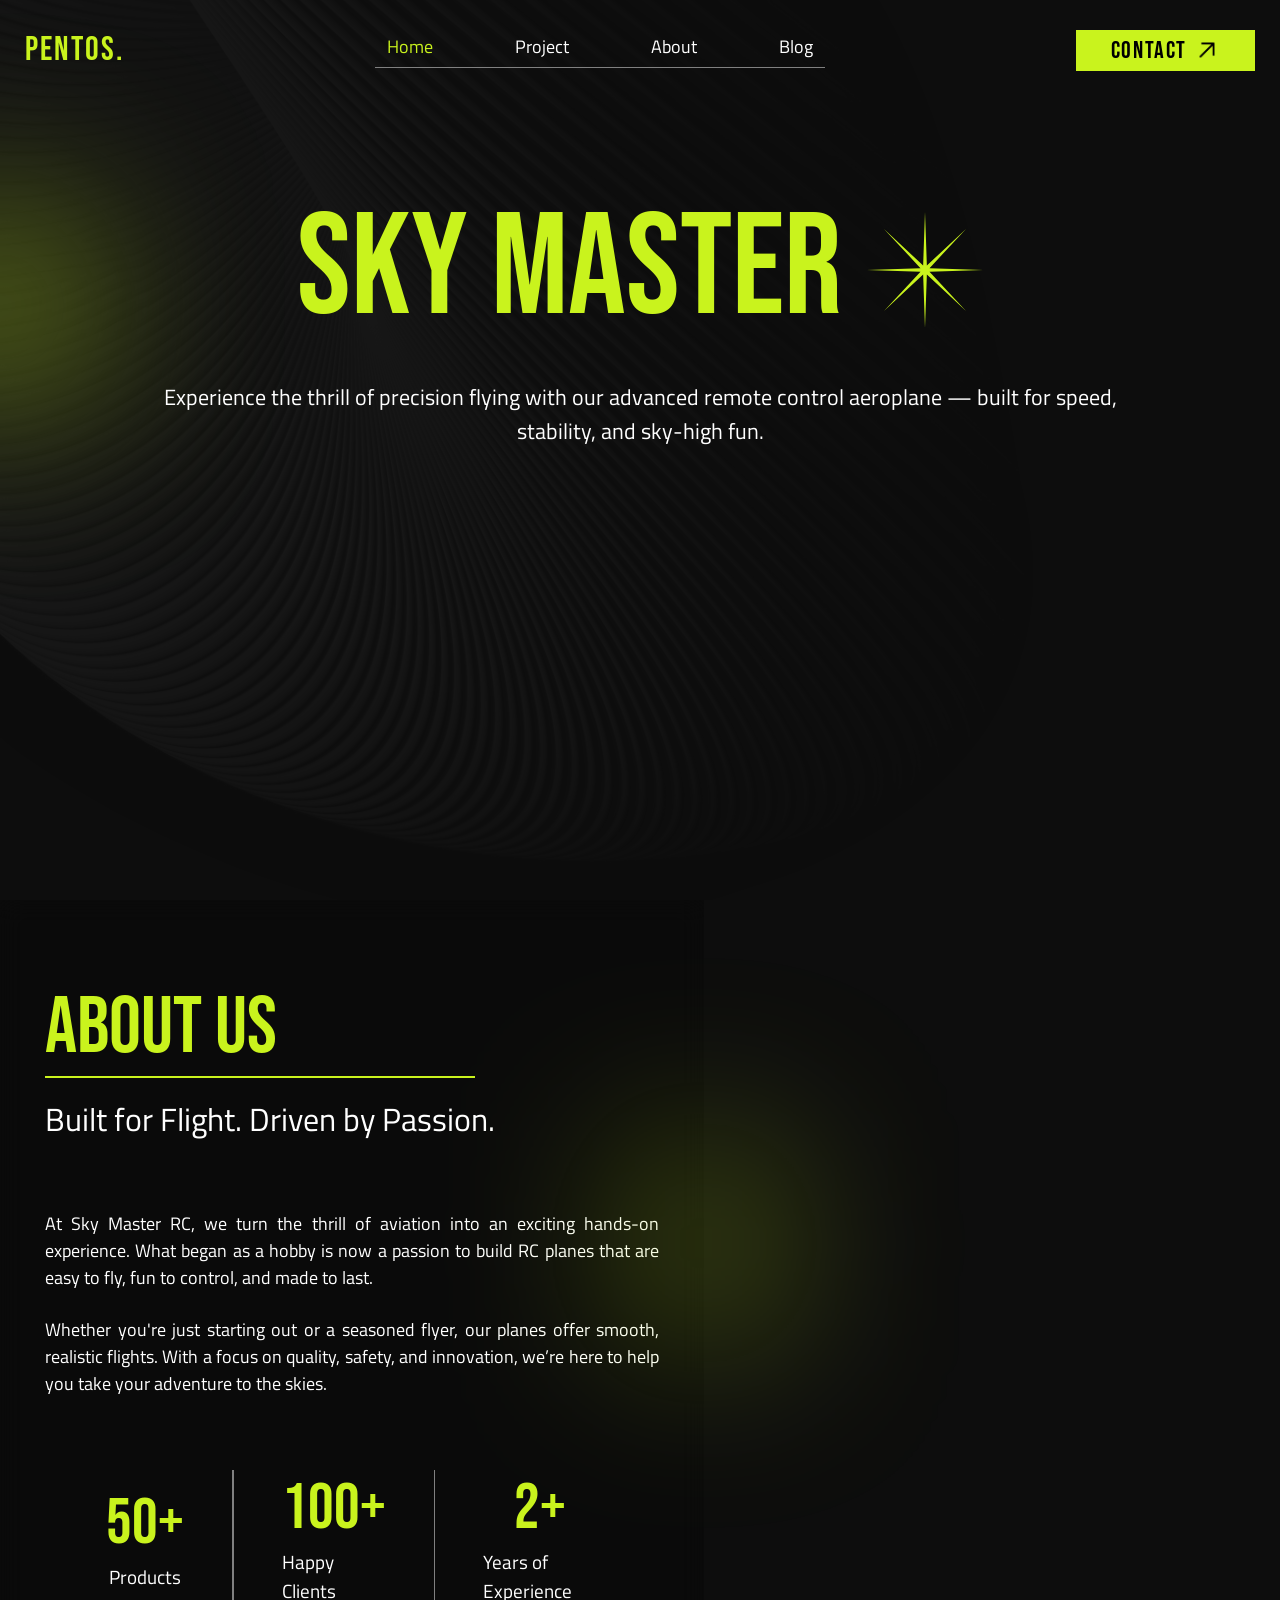
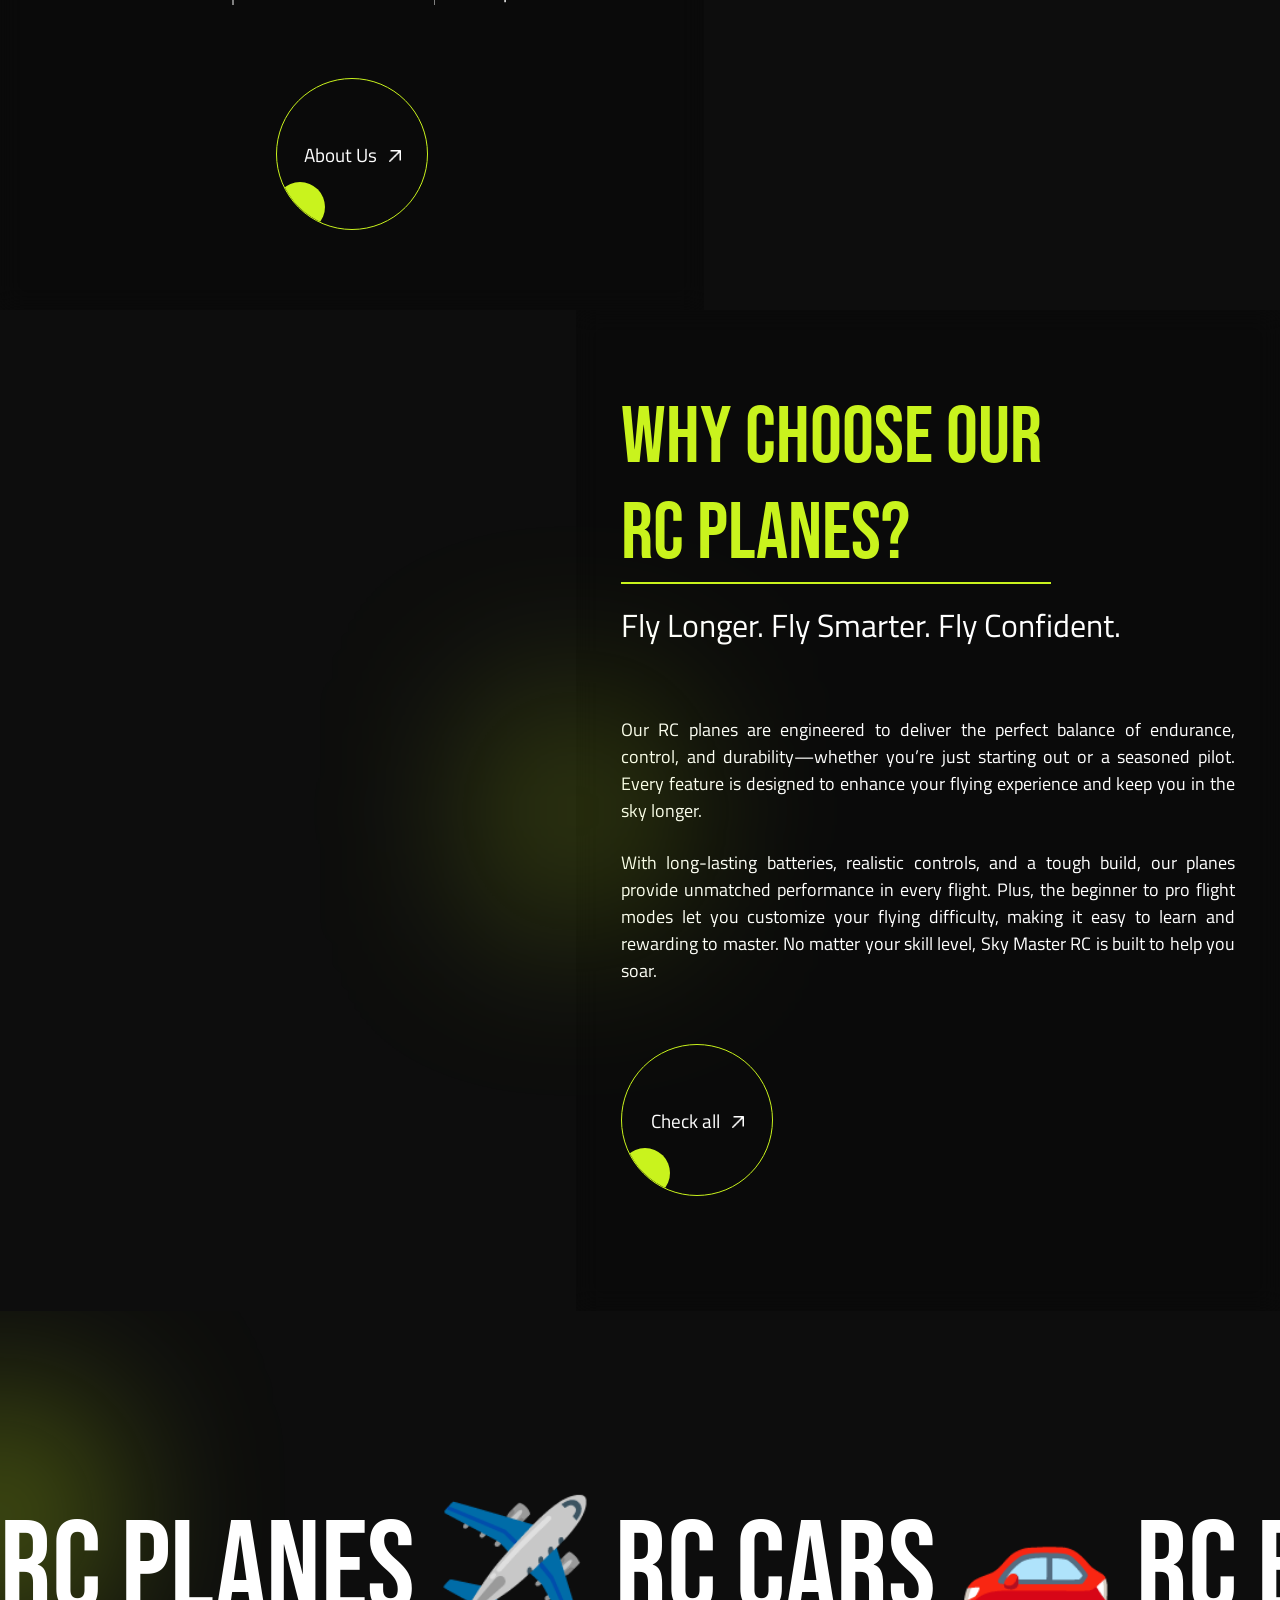
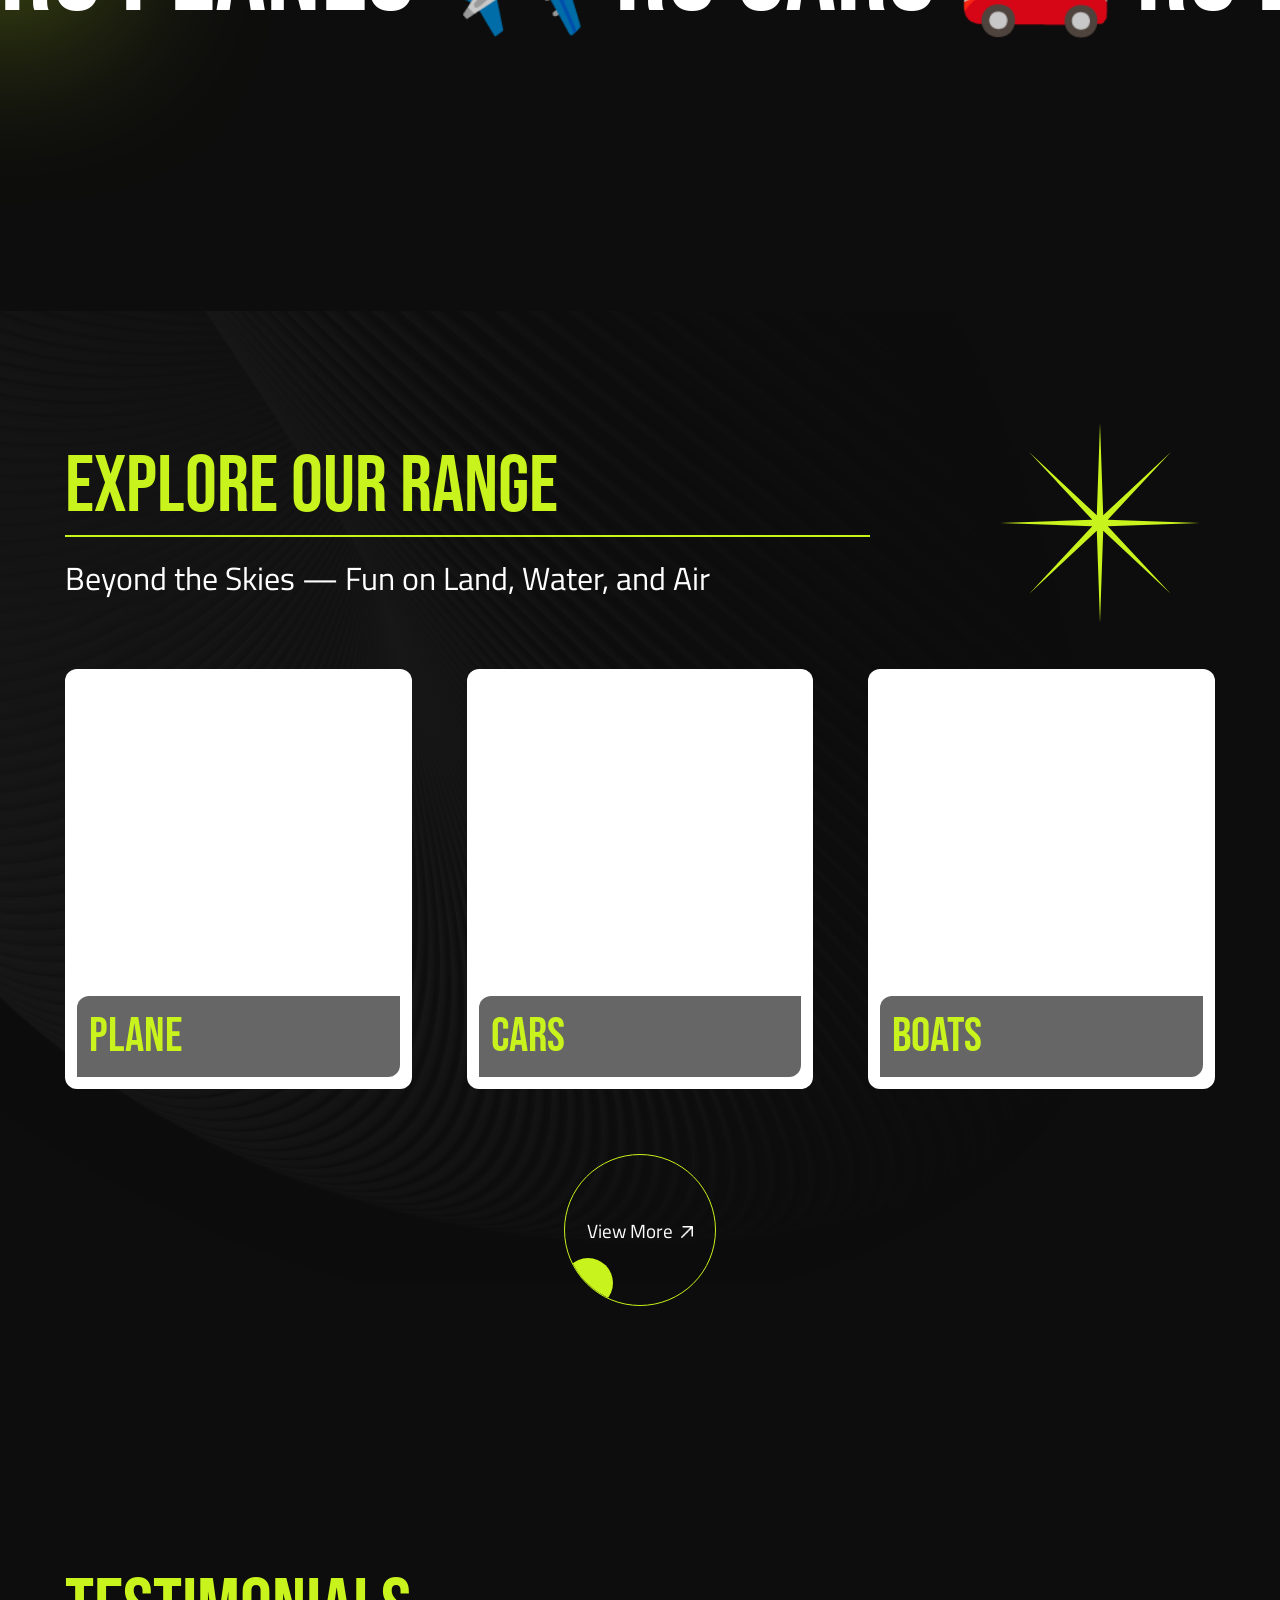
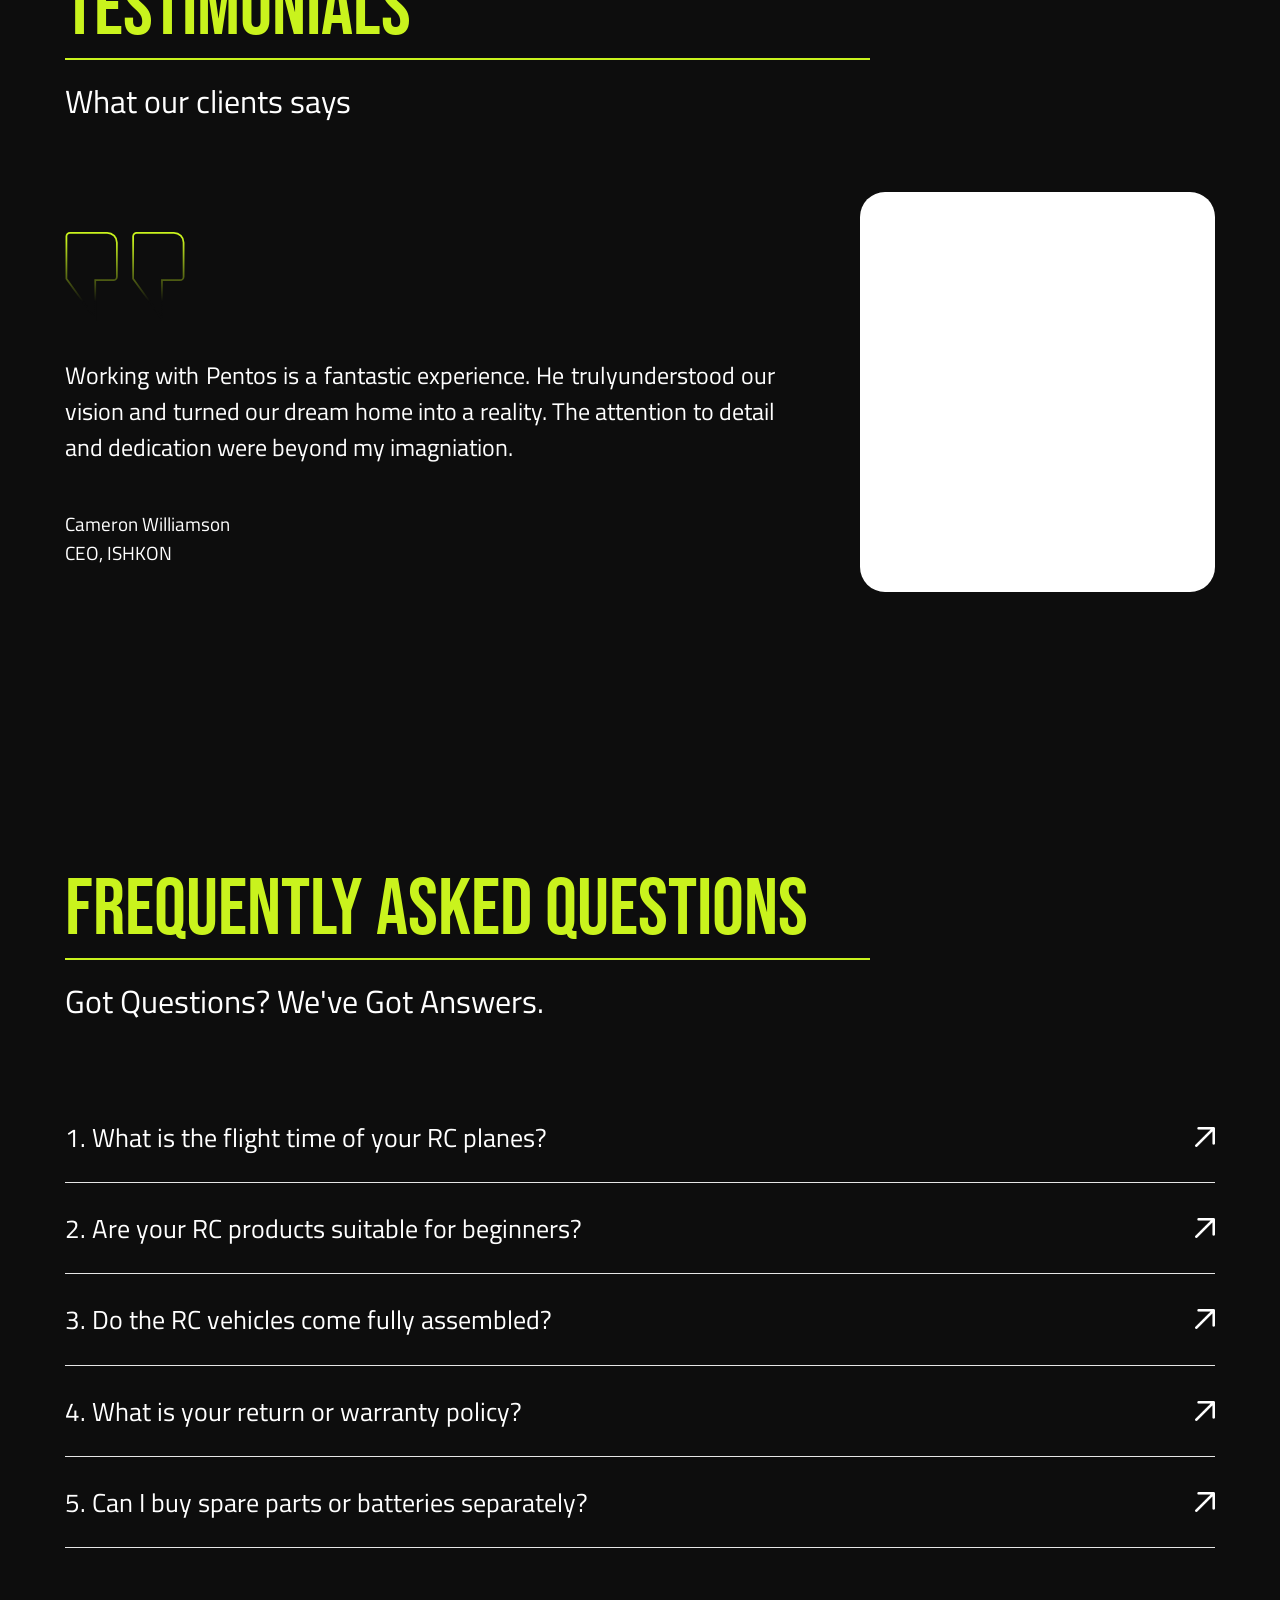
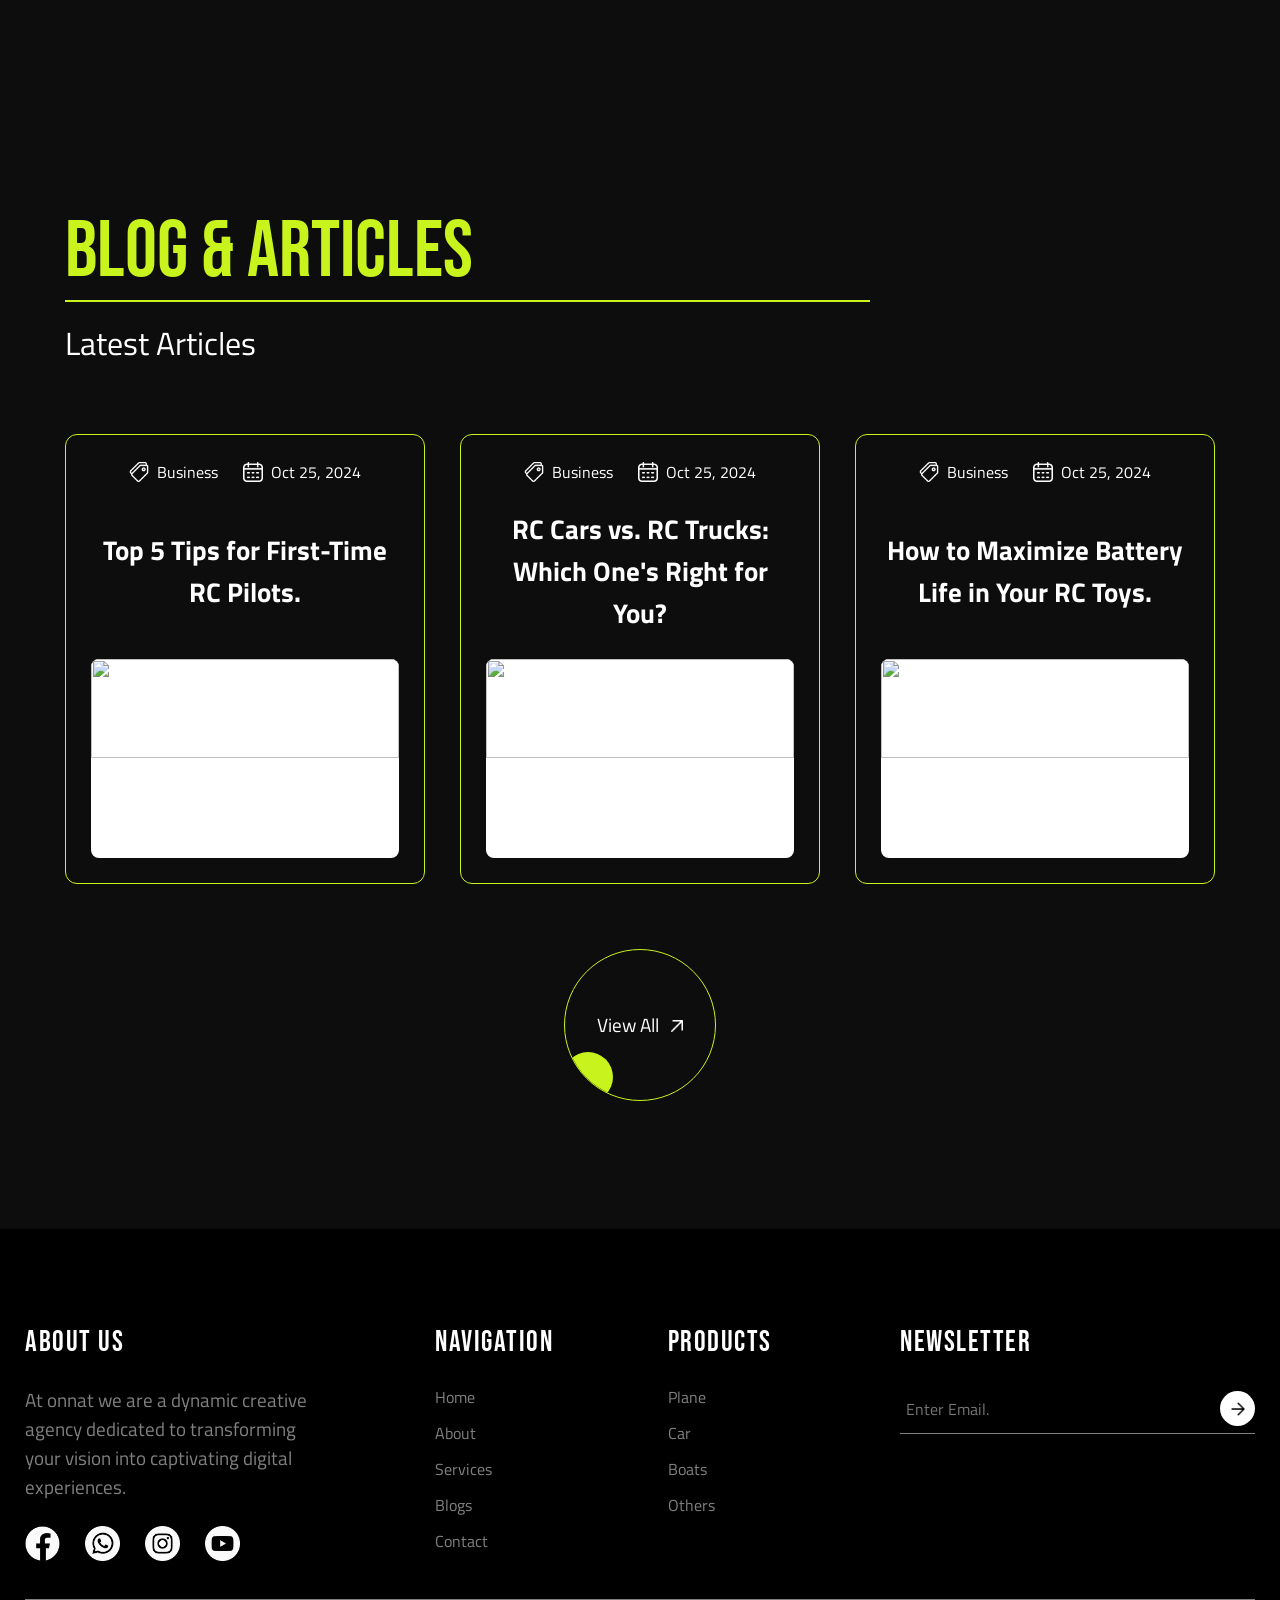
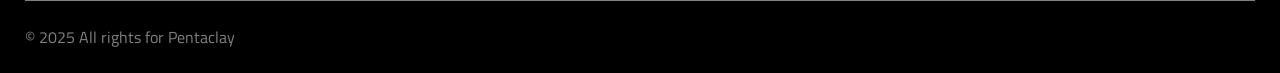
==== index.html @ fb27fd70 "initial push" ====
<!DOCTYPE html>
<html lang="en">
<head>
    <meta charset="UTF-8">
    <meta name="viewport" content="width=device-width, initial-scale=1.0">
    <title>Document</title>

    <link rel="stylesheet" href="./style/style.css">    
</head>
<body>
    
    <nav>
        <div class="navigation">
            <div class="logo">Pentos.</div>
            <div class="menu-list">
                <a href="#" class="active">Home</a>
                <a href="#">Project</a>
                <a href="#">About</a>
                <a href="#">Blog</a>                
            </div>
            <div class="action-buttons">
                <button class="btn-2">Contact 
                    <span>
                        <img src="./assets/top-right.png" alt="icon" class="first">
                        <img src="./assets/top-right.png" alt="icon" class="second">
                    </span>
                </button>
            </div>
        </div>
    </nav>
    
    <canvas id="myCanvas"></canvas>
    <main id="hero">        
        <div class="glowing-object"></div>
        <div class="hero-contents">
            <div class="hero-title">Sky Master <img src="./assets/star.svg" alt="start" class="rotate"></div>
            <div class="hero-description">Experience the thrill of precision flying with our advanced remote control aeroplane — built for speed, stability, and sky-high fun.</div>
        </div>
    </main>

    <div class="theSticky">
        <section id="about">
            <div class="about-contents contents">
                <div class="title">About Us</div>
                <div class="description">Built for Flight. Driven by Passion.</div>
                <p>At Sky Master RC, we turn the thrill of aviation into an exciting hands-on experience. What began as a hobby is now a passion to build RC planes that are easy to fly, fun to control, and made to last.</p>
                <p>Whether you're just starting out or a seasoned flyer, our planes offer smooth, realistic flights. With a focus on quality, safety, and innovation, we’re here to help you take your adventure to the skies.</p>                                

                <div class="achivements">
                    <div class="achived">
                        <div class="total">50+</div>
                        <div class="topic">Products</div>
                    </div>
                    <div class="gap"></div>
                    <div class="achived">
                        <div class="total">100+</div>
                        <div class="topic">Happy Clients</div>
                    </div>
                    <div class="gap"></div>
                    <div class="achived">
                        <div class="total">2+</div>
                        <div class="topic">Years of Experience</div>
                    </div>
                </div>

                <button class="btn-1">About Us <img src="./assets/top-right.png" alt="icon"></button>

                <div class="glowing-object"></div>
            </div>
            <div class="here"></div>                       
        </section>
        <section id="whyUs">
            <div class="here"></div>
            <div class="why-us contents">
                <div class="title">Why Choose Our RC Planes?</div>
                <div class="description">Fly Longer. Fly Smarter. Fly Confident.</div>
                <p>Our RC planes are engineered to deliver the perfect balance of endurance, control, and durability—whether you’re just starting out or a seasoned pilot. Every feature is designed to enhance your flying experience and keep you in the sky longer.</p>
                <p>With long-lasting batteries, realistic controls, and a tough build, our planes provide unmatched performance in every flight. Plus, the beginner to pro flight modes let you customize your flying difficulty, making it easy to learn and rewarding to master. No matter your skill level, Sky Master RC is built to help you soar.</p>

                <button class="btn-1">Check all <img src="./assets/top-right.png" alt="icon" ></button>

                <div class="glowing-object"></div>
            </div>      
        </section>  
        
        <section id="blankSpace">    
            <div class="glowing-object"></div>
            <div class="marquee">
                <span>RC Planes ✈️ RC Cars 🚗 RC Boats 🚤 Drones 🚁 Accessories 🧰 </span>
                <span>RC Planes ✈️ RC Cars 🚗 RC Boats 🚤 Drones 🚁 Accessories 🧰 </span>
                <span>RC Planes ✈️ RC Cars 🚗 RC Boats 🚤 Drones 🚁 Accessories 🧰 </span>
                <span>RC Planes ✈️ RC Cars 🚗 RC Boats 🚤 Drones 🚁 Accessories 🧰 </span>
                <span>RC Planes ✈️ RC Cars 🚗 RC Boats 🚤 Drones 🚁 Accessories 🧰 </span>
                <span>RC Planes ✈️ RC Cars 🚗 RC Boats 🚤 Drones 🚁 Accessories 🧰 </span>
            </div>
        </section>
    </div>


    <section id="products">
        <div class="products-section">
            <div class="title">Explore Our Range</div>
            <div class="description">Beyond the Skies — Fun on Land, Water, and Air</div>
            <img src="./assets/star.svg" alt="start" class="rotate">
            <div class="product-types">
                <div class="product-card">
                    <img src="" alt="">
                    <div class="text-contents">
                        <div class="heading">Plane</div>
                    </div>
                </div>
                <div class="product-card">
                    <div class="text-contents">
                        <div class="heading">Cars</div>
                    </div>
                </div>
                <div class="product-card">
                    <div class="text-contents">
                        <div class="heading">Boats</div>
                    </div>
                </div>
            </div>
            <button class="btn-1">View More<img src="./assets/top-right.png" alt="icon"></button>
        </div>
    </section>

    <section id="testimonial">
        <div class="testimonial-section">
            <div class="title">Testimonials</div>
            <div class="description">What our clients says</div>

            <div class="testimonial-card">                
                <div class="comment">
                    <img src="./assets/quot.svg" alt="icon">
                    <p>Working with Pentos is a fantastic experience. He trulyunderstood our vision and turned our dream home into a reality. The attention to detail and dedication were beyond my imagniation.</p>

                    <div class="name">Cameron Williamson <br><span>CEO, ISHKON</span></div>
                </div>
                <div class="profile"></div>
            </div>
        </div>
    </section>

    <section id="faq">
        <div class="faq-section">
            <div class="title">Frequently Asked Questions</div>
            <div class="description">Got Questions? We've Got Answers.</div>

            <div class="accordion">
                <div class="accordion-item" data-aos="fade-right" data-aos-delay="50" data-aos-offset="100">
                  <button id="accordion-button-2" aria-expanded="false">
                    <span class="accordion-title">1. What is the flight time of your RC planes?</span>
                    <img src="./assets/top-right.png" alt="arrow">
                  </button>
                  <div class="accordion-content">
                    <p>
                        Our RC planes offer an average flight time of 15–25 minutes per charge, depending on the model and flying conditions. Extra batteries are available for extended play.
                    </p>
                  </div>
                </div>
                <div class="accordion-item" data-aos="fade-right" data-aos-delay="100" data-aos-offset="75">
                  <button id="accordion-button-3" aria-expanded="false">
                    <span class="accordion-title">2. Are your RC products suitable for beginners?</span>
                    <img src="./assets/top-right.png" alt="arrow">
                  </button>
                  <div class="accordion-content">
                    <p>
                        Absolutely! Many of our RC planes, cars, and boats come with beginner-friendly modes, making them easy to control and perfect for first-time users.
                    </p>
                  </div>
                </div>
                <div class="accordion-item" data-aos="fade-right" data-aos-delay="150" data-aos-offset="50">
                  <button id="accordion-button-4" aria-expanded="false">
                    <span class="accordion-title">3. Do the RC vehicles come fully assembled?</span>
                    <img src="./assets/top-right.png" alt="arrow">
                  </button>
                  <div class="accordion-content">
                    <p>
                        Yes! All our RC products come ready to run or fly right out of the box. Just charge the battery, follow the quick-start guide, and you’re good to go.
                    </p>
                  </div>
                </div>
                <div class="accordion-item" data-aos="fade-right" data-aos-delay="200" data-aos-offset="0">
                  <button id="accordion-button-5" aria-expanded="false">
                    <span class="accordion-title">4. What is your return or warranty policy?</span>
                    <img src="./assets/top-right.png" alt="arrow">
                  </button>
                  <div class="accordion-content">
                    <p>
                        We offer a 30-day return policy and a limited warranty on all products. If you encounter a defect or issue, contact our support team for assistance.
                    </p>
                  </div>
                </div>
                <div class="accordion-item" data-aos="fade-right" data-aos-delay="250" data-aos-offset="0">
                    <button id="accordion-button-1" aria-expanded="false">
                      <span class="accordion-title">5. Can I buy spare parts or batteries separately?</span>
                      <img src="./assets/top-right.png" alt="arrow">
                    </button>
                    <div class="accordion-content">
                      <p>
                        Yes, we offer a full range of replacement parts, accessories, and extra batteries for all our models. Check our shop or contact us for specific requests.
                      </p>
                    </div>
                </div>
            </div>   
        </div>
    </section>

    <section id="blogs">
        <div class="blogs-section">
            <div class="title">Blog & Articles</div>
            <div class="description">Latest Articles</div>

            <div class="blog-contents">
                <div class="blog-card">
                    <div class="center-btn">
                        View <img src="./assets/top-right.png" alt="icon" >
                    </div>
                    <div class="tags">
                        <span>
                            <img src="./assets/supermarket.png" alt="icon">
                            Business
                        </span>
                        <span>
                            <img src="./assets/calendar.png" alt="">
                            Oct 25, 2024
                        </span>
                    </div>
                    <div class="card-title">Top 5 Tips for First-Time RC Pilots.</div>
                    <img src="" alt="">
                </div>
                <div class="blog-card">
                    <div class="center-btn">
                        View <img src="./assets/top-right.png" alt="icon" >
                    </div>
                    <div class="tags">
                        <span>
                            <img src="./assets/supermarket.png" alt="icon">
                            Business
                        </span>
                        <span>
                            <img src="./assets/calendar.png" alt="">
                            Oct 25, 2024
                        </span>
                    </div>
                    <div class="card-title">RC Cars vs. RC Trucks: Which One's Right for You?</div>
                    <img src="" alt="">
                </div>
                <div class="blog-card">
                    <div class="center-btn">
                        View <img src="./assets/top-right.png" alt="icon" >
                    </div>
                    <div class="tags">
                        <span>
                            <img src="./assets/supermarket.png" alt="icon">
                            Business
                        </span>
                        <span>
                            <img src="./assets/calendar.png" alt="">
                            Oct 25, 2024
                        </span>
                    </div>
                    <div class="card-title">How to Maximize Battery Life in Your RC Toys.</div>
                    <img src="" alt="">
                </div>
            </div>

            <button class="btn-1">View All <img src="./assets/top-right.png" alt="icon"></button>
        </div>
    </section>

    <footer>
        <div class="footer-section">
            <div class="footer-row">
                <div class="footer-title">About Us</div>
                <p>At onnat we are a dynamic creative agency dedicated to transforming your vision into captivating digital experiences.</p>
                <div class="social-media">
                    <a href="#"><img src="/assets/facebook.png" alt="icon"></a>
                    <a href="#"><img src="/assets/whatsapp.png" alt="icon"></a>
                    <a href="#"><img src="/assets/instagram.png" alt="icon"></a>
                    <a href="#"><img src="/assets/youtube.png" alt="icon"></a>
                </div>
            </div>            
            <div class="footer-row">
                <div class="footer-title">Navigation</div>
                <ul>
                    <li><a href="#">Home</a></li>
                    <li><a href="#">About</a></li>
                    <li><a href="#">Services</a></li>
                    <li><a href="#">Blogs</a></li>
                    <li><a href="#">Contact</a></li>
                </ul>
            </div>
            <div class="footer-row">
                <div class="footer-title">Products</div>
                <ul>
                    <li><a href="#">Plane</a></li>
                    <li><a href="#">Car</a></li>
                    <li><a href="#">Boats</a></li>
                    <li><a href="#">Others</a></li>
                </ul>
            </div>
            <div class="footer-row">
                <div class="footer-title">Newsletter</div>
                <form action="">
                    <input type="email" placeholder="Enter Email.">
                    <button><img src="./assets/right.png" alt=""></button>
                </form>
            </div>
        </div>
        <div class="footer-bottom">
            <p>© 2025 All rights for Pentaclay</p>
        </div>
    </footer>

    <script src="https://cdn.jsdelivr.net/npm/three@0.132.2/build/three.min.js"></script>
    <script src="https://cdn.jsdelivr.net/npm/three@0.132.2/examples/js/loaders/GLTFLoader.js"></script>
    <script src="https://cdn.jsdelivr.net/npm/three@0.132.2/examples/js/controls/OrbitControls.js"></script>
    <script src="https://cdn.jsdelivr.net/npm/three@0.132.2/examples/js/libs/draco/gltf/draco_wasm_wrapper.js"></script>
    <script src="https://cdn.jsdelivr.net/npm/three@0.132.2/examples/js/libs/draco/gltf/draco_decoder.js"></script>
    <script src="https://cdn.jsdelivr.net/npm/three@0.132.2/examples/js/loaders/DRACOLoader.js"></script>
     
    <script src="https://cdnjs.cloudflare.com/ajax/libs/gsap/3.12.2/gsap.min.js"></script>
    <script src="https://cdnjs.cloudflare.com/ajax/libs/gsap/3.12.2/ScrollTrigger.min.js"></script>


    <script src="https://cdnjs.cloudflare.com/ajax/libs/aos/2.3.4/aos.js"></script>
    <script src="https://unpkg.com/lenis@1.1.21/dist/lenis.min.js"></script> 
            
    <script>
        AOS.init({
            duration: 800, // Animation duration in milliseconds
            offset: 120, // Distance to trigger animation
            easing: "ease-in-out", // Animation easing
            once: true, // Animate only once
        });

        // Initialize Lenis
        const lenis = new Lenis({
            lerp: .08, // Default is around 0.1. Increase for more tension (0.2-0.5)
            smoothWheel: true // Enable smooth wheel scrolling
        });
        function raf(time) {
            lenis.raf(time);
            requestAnimationFrame(raf);
        }
        requestAnimationFrame(raf);
    </script>
    <script type="module" src="/script/model.js" ></script>    
    <script src="/script/app.js"></script>
</body>
</html>
---- style/style.css ----
@import url('https://fonts.googleapis.com/css2?family=Bebas+Neue&family=Titillium+Web:ital,wght@0,200;0,300;0,400;0,600;0,700;0,900;1,200;1,300;1,400;1,600;1,700&display=swap');

:root{
    --primary-color:#C9F31D;
    --barkground1: #0D0D0D;

    --font-bold: "Bebas Neue", sans-serif;
    --font-primary: "Titillium Web", sans-serif;
    
    --transition: all .5s ease-in-out;
}

*{
    margin: 0;
    padding: 0;
    box-sizing: border-box;        
    font-family: var(--font-primary);
}
.theSticky{
    position: relative;
    height: 100%;
}
canvas { 
    position: fixed; 
    top: 0; 
    left: 0; 
    width: 100%; 
    height: 100vh;         
    z-index: 1;
}
a{
    text-decoration: none;
    color: inherit;
}

.glowing-object{    
    -webkit-filter: blur(100px);
    aspect-ratio: 1 / 1;
    background-color:var(--primary-color);
    border-radius: 500px;
    filter: blur(100px);
    flex: none;
    height: 150px;
    left: 0%;
    max-width: 160px;
    overflow: visible;
    position: absolute;
    top: 34%;
    transform: translate(-50%, -50%);
    width: 10%;
    will-change: var(--framer-will-change-effect-override, transform);
    z-index: 0;
}

/* animations */
.rotate{
    animation: rotate 20s linear infinite;
    transform-origin: center;
}
@keyframes rotate {
  from {
    transform: rotate(0deg);
  }
  to {
    transform: rotate(360deg);
  }
}

/* buttons */
.btn-1{
    all: unset;
    font-size: 1.2rem;
    height: 150px;
    width: 150px;
    border: .5px solid var(--primary-color);
    text-align: center;
    border-radius: 50%;  
    cursor: pointer;  
    position: relative;
    overflow: hidden;
    transition: var(--transition);
}
.btn-1::after{
    content: "";
    position: absolute;
    left: 15%;
    bottom: 15%;
    transform: translate(-50%, 50%);
    background: var(--primary-color);
    height: 50px;
    width: 50px;
    border-radius: 50%;
    z-index: -1;
    transition: var(--transition);
}
.btn-1:hover{
    color: black;
}
.btn-1:hover img{
    filter: none;
}
.btn-1:hover::after{
    height: 400px;
    width: 400px;
}
.btn-1 img{
    filter: brightness(0) saturate(100%) invert(100%) sepia(95%) saturate(18%) hue-rotate(259deg) brightness(104%) contrast(105%);    
    width: 20px;
    object-fit: contain;
    padding-left: 8px;
    transition: var(--transition);
}

.btn-2{
    all: unset;
    font-family: var(--font-bold);
    font-size: 1.5rem;
    padding: 6px 35px;
    color: black;
    background: var(--primary-color);
    text-transform: uppercase;
    letter-spacing: 1.6px;
    font-weight: 500;
    cursor: pointer;
    transition: var(--transition);

    display: flex;
    align-items: center;
    column-gap: 8px;
}
.btn-2:hover{
    background-color: white;
}
.btn-2 span{
    display: inline-block;
    height: 25px;
    width: 25px;
    overflow: hidden;
    position: relative;        
}
.btn-2 span img{
    height: 100%;
    width: 100%;
    position: absolute;
    left: 50%;
    top: 50%;    
    transform: translate(-50%, -50%);    
    transition: var(--transition);
    padding: 5px;
}
.btn-2 img.second{
    left: -50%;
    top: 100%;
}
.btn-2:hover img.first{
    top: -50%;
    left: 150%;
}
.btn-2:hover img.second{
    left: 50%;
    top: 50%;
}

/* navigation */
nav{    
    width: 100%;    
    padding: 0 25px;
    color: white;
    position: fixed;
    top: 0;  
    z-index: 9;
    transition: var(--transition);
}
nav.scrolled{
    background-color: rgba(0,0,0,.3);
    backdrop-filter: blur(2px);
}
.navigation{
    max-width: 1400px;    
    width: 100%;     
    height: 100px;       
    margin: 0 auto;
    display: flex;    
    justify-content: space-between;
    align-items: center;    
}
.navigation .logo{
    font-family: var(--font-bold);
    color: var(--primary-color);
    font-size: 2.1rem;
    letter-spacing: 2px;
}
.navigation .menu-list{
    max-width: 450px;
    width: 100%;
    display: flex;
    justify-content: space-between;
    position: relative;    
}
.navigation .menu-list a{
    font-size: 18px;
    text-transform: capitalize;
    padding: 0 12px 8px;
    transition: var(--transition);
    position: relative;
    /* border-bottom: 2px solid transparent; */
}
.navigation .menu-list::after{
    content: "";
    position: absolute;
    bottom: 0;
    left: 0;
    height: 1px;
    width: 100%;
    background: gray;
}
.navigation .menu-list a::after{
    content: "";
    position: absolute;
    bottom: 0;
    left: 0;
    height: 2px;
    width: 0;
    background: var(--primary-color);
    z-index: 1;
    transition: all .4s cubic-bezier(0.65, 0, 0.35, 1);
}
.navigation .menu-list a:hover::after{        
    width: 100%;
}

.navigation .menu-list a.active{
    color: #C9F31D;    
}
/* navigation end */

/* hero section */
main{
    height: 100vh;
    width: 100%;
    font-size: 2rem;
    background-color: var(--barkground1);    
    background-image: url('../assets/bg1.svg');    
    background-repeat: no-repeat;
    background-size: contain;
    color: white;     
    position: relative;    
}
#hero .hero-contents{    
    max-width: 1200px;
    width: 100%;
    margin: 0 auto;
    height: 100%;    
    z-index: 2;
    position: relative;
}
#hero .hero-contents .hero-title{    
    position: absolute;
    display: flex;
    justify-content: center;
    column-gap: 25px;
    width: 100%;
    text-align: center;
    font-family: var(--font-bold);
    color: var(--primary-color);
    font-size: 9rem;
    line-height: 1;    
    top: 30%;
    left: 50%;
    transform: translate(-50%, -50%);
}
#hero .hero-contents .hero-title img{    
    aspect-ratio: 1/1;
    object-fit: contain;
}
#hero .hero-contents .hero-description{
    position: absolute;
    top: 46%;
    left: 50%;
    transform: translate(-50%, -50%);
    font-size: 22px;
    text-align: center;
    max-width: 1000px;
    width: 100%;
}
/* hero section ends */

section {
    min-height: clamp(700px, 100vh, 150vh);    
    display: flex;
    background-color: var(--barkground1);
    color: white;        
    overflow: hidden;
}
section .title{
    font-family: var(--font-bold);
    font-size: 5rem;    
    color: var(--primary-color);    
    border-bottom: 2px solid var(--primary-color);
    margin-bottom: 25px;
    width: 70%;
}
section .description{
    font-size: 2rem;
    /* max-width: 60%; */
    width: 100%;
    line-height: 1;
    margin-bottom: 75px;    
}
.contents{
    background: rgba(0,0,0, .2);
    backdrop-filter: blur(12px);
    padding: 5rem 45px;
    display: flex;
    flex-direction: column;
    justify-content: center;
    z-index: 2;
    width: 55%;
}
section .here{
    width: 45%;
    height: 100%;
}
section p{
    text-align: justify;
    font-size: 1.1rem;
    margin-bottom: 25px;
}
section .about-contents .glowing-object{    
    left: 100%;
}
section .why-us .glowing-object{
    top: 50%;
}

section .about-contents .achivements{
    display: flex;
    justify-content: space-evenly;
    width: 80%;
    margin: 3rem auto;       
}
section .about-contents .achivements .achived{
    display: flex;
    flex-direction: column;
    align-items: center;
    justify-content: center;
}
section .about-contents .achivements .total{
    font-size: 4rem;
    color: var(--primary-color);
    font-family: var(--font-bold);
}
section .about-contents .achivements .topic{    
    font-size: 1.2rem;
}
section .about-contents .achivements .gap{
    height: 100%;    
    width: 2px;
    background-color: gray;
    margin: 0 3rem;
}
.about-contents .btn-1{
    margin: 25px auto 0;
}

.why-us .btn-1{
    margin: 35px 0;
}

section#blankSpace{    
    min-height: 600px !important;     
    background-repeat: no-repeat;
    background-size: 50%;    
    overflow: hidden;
    position: relative;
}

/* product section */
#products{
    background-image: url('../assets/bg1.svg');        
    background-repeat: no-repeat;    
    background-size: contain;  
}
.products-section{
    max-width: 1200px;
    width: 100%;
    margin: 0 auto;
    padding: 8rem 25px;
    z-index: 5;
    position: relative;
}   
.products-section .btn-1{
    margin: 65px auto 0;
    display: block;
}
.products-section .rotate{
    position: absolute;
    top: 10%;
    left: 80%;
    height: 200px;
}
.products-section .product-types{
    margin: 0 auto;
    display: grid;
    grid-template-columns: repeat(3, 1fr);
    column-gap: 55px;
}
.products-section .product-types .product-card{
    background: white;
    height: 420px;
    position: relative;
    padding: 12px;
    border-radius: 12px;
    cursor: pointer;
}
.product-types .product-card .text-contents{
    position: absolute;
    bottom: 12px;
    width: calc(100% - 24px);
    border-radius: 12px 0 12px;
    background: rgba(0,0,0,.6);
    padding: 12px;
}
.product-types .product-card .heading{
    font-family: var(--font-bold);
    color: var(--primary-color);
    font-size: 3rem;
}
/* product section ends*/

.faq-section{
    max-width: 1200px;
    width: 100%;
    margin: 0 auto;
    padding: 8rem 25px;
    z-index: 5;
}

.accordion .accordion-item {
    border-bottom: 1px solid #e5e5e5;
}
.accordion .accordion-item button[aria-expanded='true'] {
    border-bottom: 1px solid var(--primary-color);
}
.accordion button {
    position: relative;
    display: block;
    text-align: left;
    width: 100%;
    padding: 1em 0;
    color: var(--dark-color);
    font-size: clamp(1.5rem, 2vw, 2rem);
    font-weight: 400;
    border: none;
    background: none;
    outline: none;
}
.accordion button:hover,
.accordion button:focus {
    cursor: pointer;
    color: var(--primary-color);
}
.accordion button:hover::after,
.accordion button:focus::after {
    cursor: pointer;
    color: var(--primary-color);
    border: 1px solid var(--primary-color);
}
.accordion button .accordion-title {
    padding: 1em 1.5em 1em 0;
}
.accordion img{
    height: 20px;
    width: 20px;
    position: absolute;
    right: 0;
    top: 50%;
    transform: translate(0, -50%);
    filter: brightness(0) saturate(100%) invert(98%) sepia(7%) saturate(127%) hue-rotate(212deg) brightness(121%) contrast(100%);
}
.accordion button[aria-expanded='true'] img{
    transform: rotate(90deg);
    filter: brightness(0) saturate(100%) invert(95%) sepia(65%) saturate(5948%) hue-rotate(12deg) brightness(101%) contrast(90%);
}
.accordion button:hover img{    
    filter: brightness(0) saturate(100%) invert(95%) sepia(65%) saturate(5948%) hue-rotate(12deg) brightness(101%) contrast(90%);
}
.accordion button[aria-expanded='true'] {
    color: var(--primary-color);
}
.accordion button[aria-expanded='true'] + .accordion-content {
    opacity: 1;
    max-height: 9em;
    transition: all 200ms linear;
    will-change: opacity, max-height;
}
.accordion .accordion-content {
    opacity: 0;
    max-height: 0;
    overflow: hidden;
    transition: opacity 200ms linear, max-height 200ms linear;
    will-change: opacity, max-height;
}
.accordion .accordion-content p {
    font-size: 1.2rem;
    font-weight: 300;
    margin: 2em 0;
    opacity: .8;
}


#testimonial{

}
.testimonial-section{
    max-width: 1200px;
    width: 100%;
    margin: 0 auto;
    padding: 8rem 25px;
    z-index: 5;
}
.testimonial-section .testimonial-card{
    display: grid;
    grid-template-columns: 1fr .5fr;        
    gap: 85px;
}
.testimonial-section .testimonial-card .comment{
    display: flex;
    flex-direction: column;
    justify-content: space-between;
    padding: 25px 0;    

}
.testimonial-section .testimonial-card .comment img{
    height: 120px;
    width: 120px;
    object-fit: contain;
}
.testimonial-section .testimonial-card .comment p{
    font-size: 1.5rem;
}
.testimonial-section .testimonial-card .comment .name{
    font-size: 1.2rem;
}
.testimonial-section .testimonial-card .profile{
    background: white;
    height: 400px;
    border-radius: 25px;
}


#blogs .btn-1{
    margin: 65px auto 0;
    display: block;
}
.blogs-section{
    max-width: 1200px;
    width: 100%;
    margin: 0 auto;
    padding: 8rem 25px;
    z-index: 5;
}
.blogs-section .blog-contents{
    display: grid;
    grid-template-columns: repeat(3, 1fr);
    column-gap: 35px;
}
.blogs-section .blog-contents .blog-card{
    min-height: 450px;
    height: 100%;
    border: 1px solid var(--primary-color);        
    border-radius: 12px;
    padding: 25px;    
    display: flex;
    flex-direction: column;
    justify-content: space-between;
    cursor: pointer;
    text-align: center;
    transition: var(--transition);    
    position: relative;
}
.blogs-section .blog-contents .blog-card .center-btn{
    position: absolute;
    top: 70%;
    left: 50%;
    transform: translate(-50%, -50%);
    font-size: 1.2rem;
    color: black;    
    height: 100px;
    width: 100px;
    display: flex;
    align-items: center;
    justify-content: center;
    border-radius: 50%;
    background: var(--primary-color);
    gap:6px;
    opacity: 0;
    transition: var(--transition);
}
.blogs-section .blog-contents .blog-card .center-btn img{
    height: 12px;
    width: 12px;
}
.blogs-section .blog-contents .blog-card .card-title{
    font-size: 1.7rem;
    font-weight: 700;
}
.blogs-section .blog-contents .blog-card .tags{
    display: flex;    
    justify-content: center;
    column-gap: 25px;
}
.blogs-section .blog-contents .blog-card .tags span{
    display: flex;
    align-items: center;
    column-gap: 8px;
}
.blogs-section .blog-contents .blog-card .tags img{
    height: 20px;
    width: 20px;
    object-fit: contain;
    filter: brightness(0) saturate(100%) invert(100%) sepia(100%) saturate(0%) hue-rotate(281deg) brightness(102%) contrast(104%);    
    transition: var(--transition);
}
.blogs-section .blog-contents .blog-card > img{
    height: 50%;
    background: white;
    width: 100%;    
    border-radius: 8px;
    object-fit: cover;
}
.blogs-section .blog-contents .blog-card:hover{
    background: var(--primary-color);
    color: black;
}
.blogs-section .blog-contents .blog-card:hover .center-btn{
    opacity: 1;
}
.blogs-section .blog-contents .blog-card:hover .tags img{
    filter: brightness(0) saturate(100%) invert(0%) sepia(11%) saturate(4244%) hue-rotate(279deg) brightness(85%) contrast(98%);
}


footer{
    position: relative;
    background: #000;    
    color: gray;
    z-index: 5;
    padding: 0 25px;
}
footer .footer-section{
    max-width: 1400px;
    width: 100%;
    margin: 0 auto;
    padding: 6rem 0 2rem;
    display: grid;
    grid-template-columns: 2fr 1fr 1fr 2fr;
    column-gap: 55px;
}
footer .footer-section .footer-title{
    font-size: 1.8rem;
    font-family: var(--font-bold);
    color: white;
    letter-spacing: 1.5px;
    margin-bottom: 25px;
}
footer .footer-section p{
    margin-bottom: 25px;
    font-size: 1.2rem;
    max-width: 80%;
}
footer .footer-section .social-media{
    display: flex;
    flex-wrap: wrap;
    gap: 25px;
}
footer .footer-section .footer-row  .social-media img{
    height: 35px;
    width: 35px;
    filter: brightness(0) saturate(100%) invert(100%) sepia(8%) saturate(7459%) hue-rotate(292deg) brightness(130%) contrast(96%);
}
footer .footer-section ul li{
    list-style: none;
    transition: var(--transition);
    margin-bottom: 12px;
}
footer .footer-section ul li a:hover{
    color: var(--primary-color);
}
footer .footer-section form{
    display: flex;
    width: 100%;
    justify-content: center;
    align-items: center;
    border-bottom: 1px solid gray;
}
footer .footer-section form input{
    width: calc(100% - 35px);
    background: transparent;
    outline: none;
    border: none;
    color: white;
    font-size: 1rem;
    padding:12px 6px;
    transition: var(--transition);
}
footer .footer-section form input:focus{
    color: var(--primary-color);
}
footer .footer-section form button{
    all: unset;
    background: white;
    height: 35px;
    width: 35px;    
    border-radius: 25px;
    display: flex;
    align-items: center;
    justify-content: center;
    transition: var(--transition);
    cursor: pointer;
}
footer .footer-section form button img{
    height: 40%;
    width: 40%;    
    object-fit: contain;
}
footer .footer-section form button:hover{
    background: var(--primary-color);
}
footer .footer-bottom{
    max-width: 1400px;
    width: 100%;
    margin: 0 auto;
    border-top: 2px solid gray;
    padding: 1.5rem 0;
}

.marquee {
  display: inline-block;
  white-space: nowrap;
  animation: scroll-left 100s linear infinite;  

  height: 100%;
  position: absolute;
  top: 30%;  
  left: 0;  
}
.marquee span {
  display: inline-block;
  padding-right: 50px;
  font-size: 8rem;
  font-weight: 500;
  font-family: var(--font-bold);  
}
@keyframes scroll-left {
  0% {
    transform: translateX(0%);
  }
  100% {
    transform: translateX(-50%);
  }
}
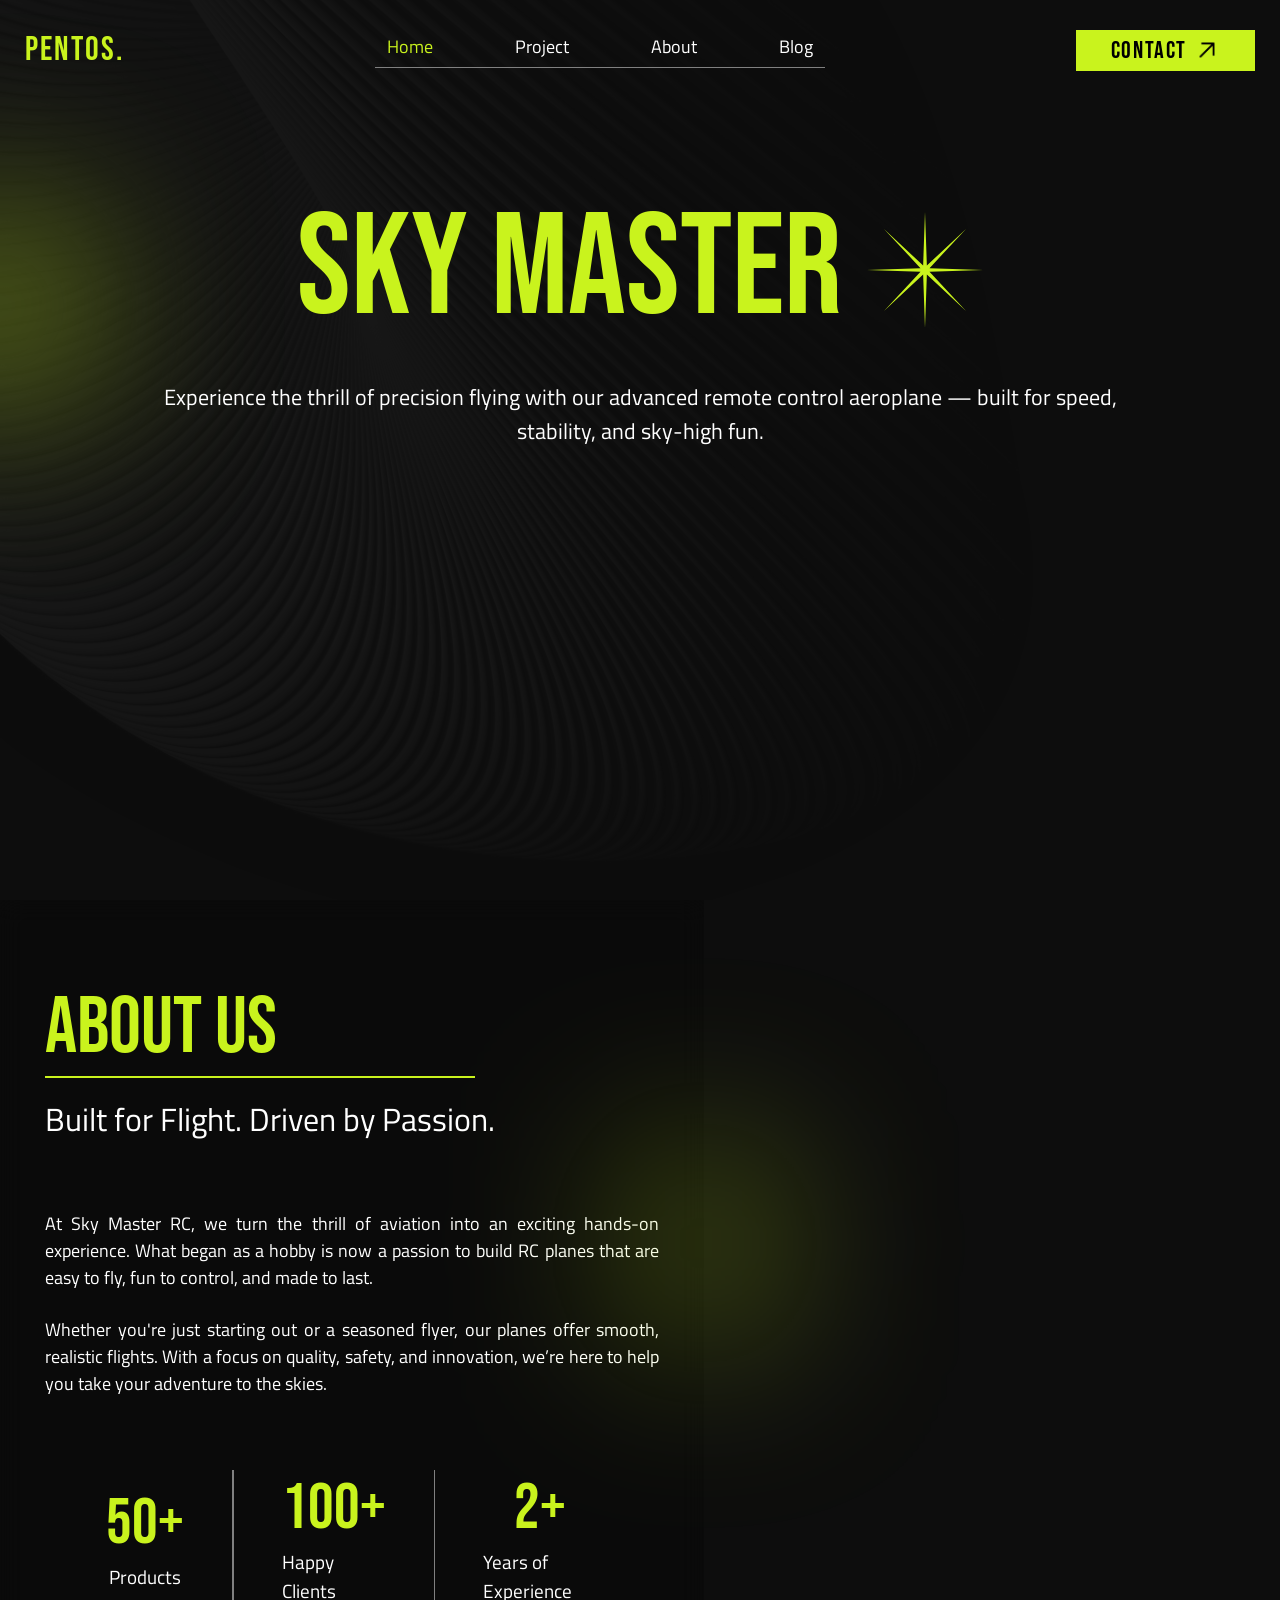
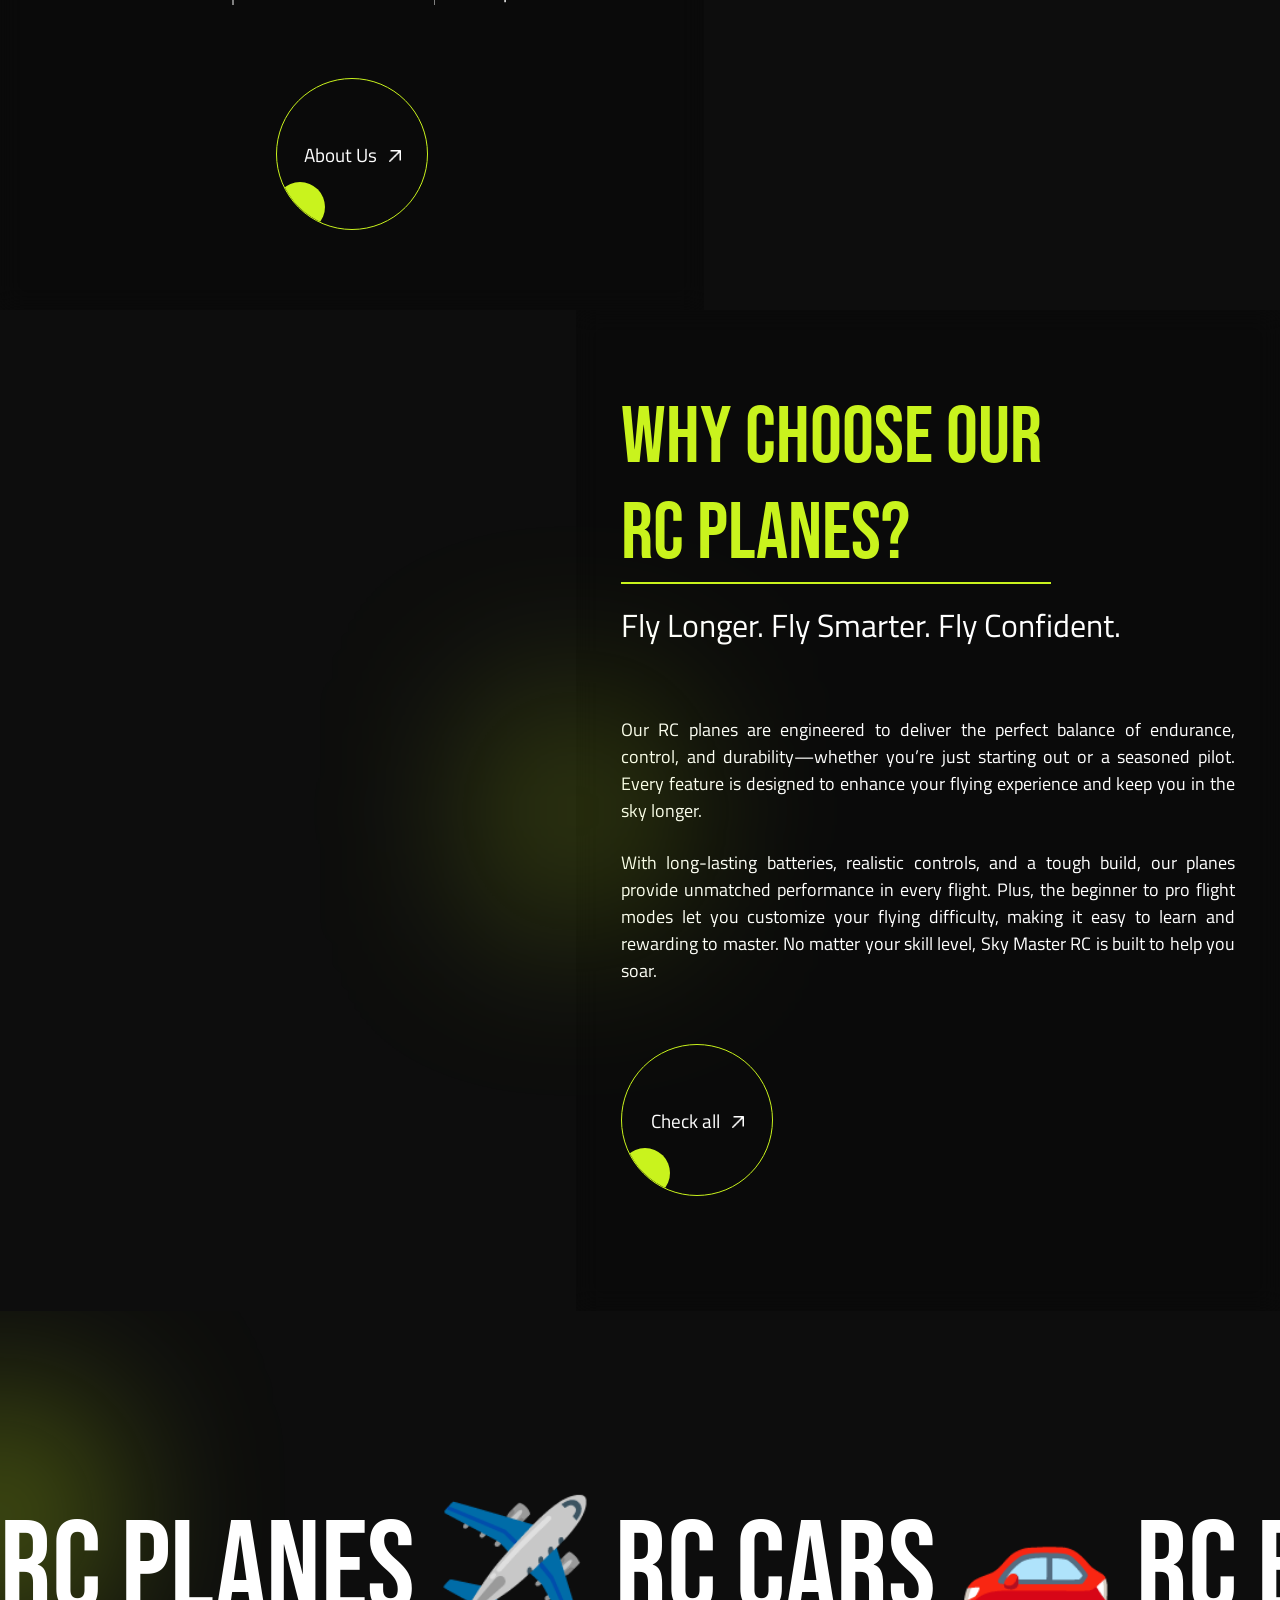
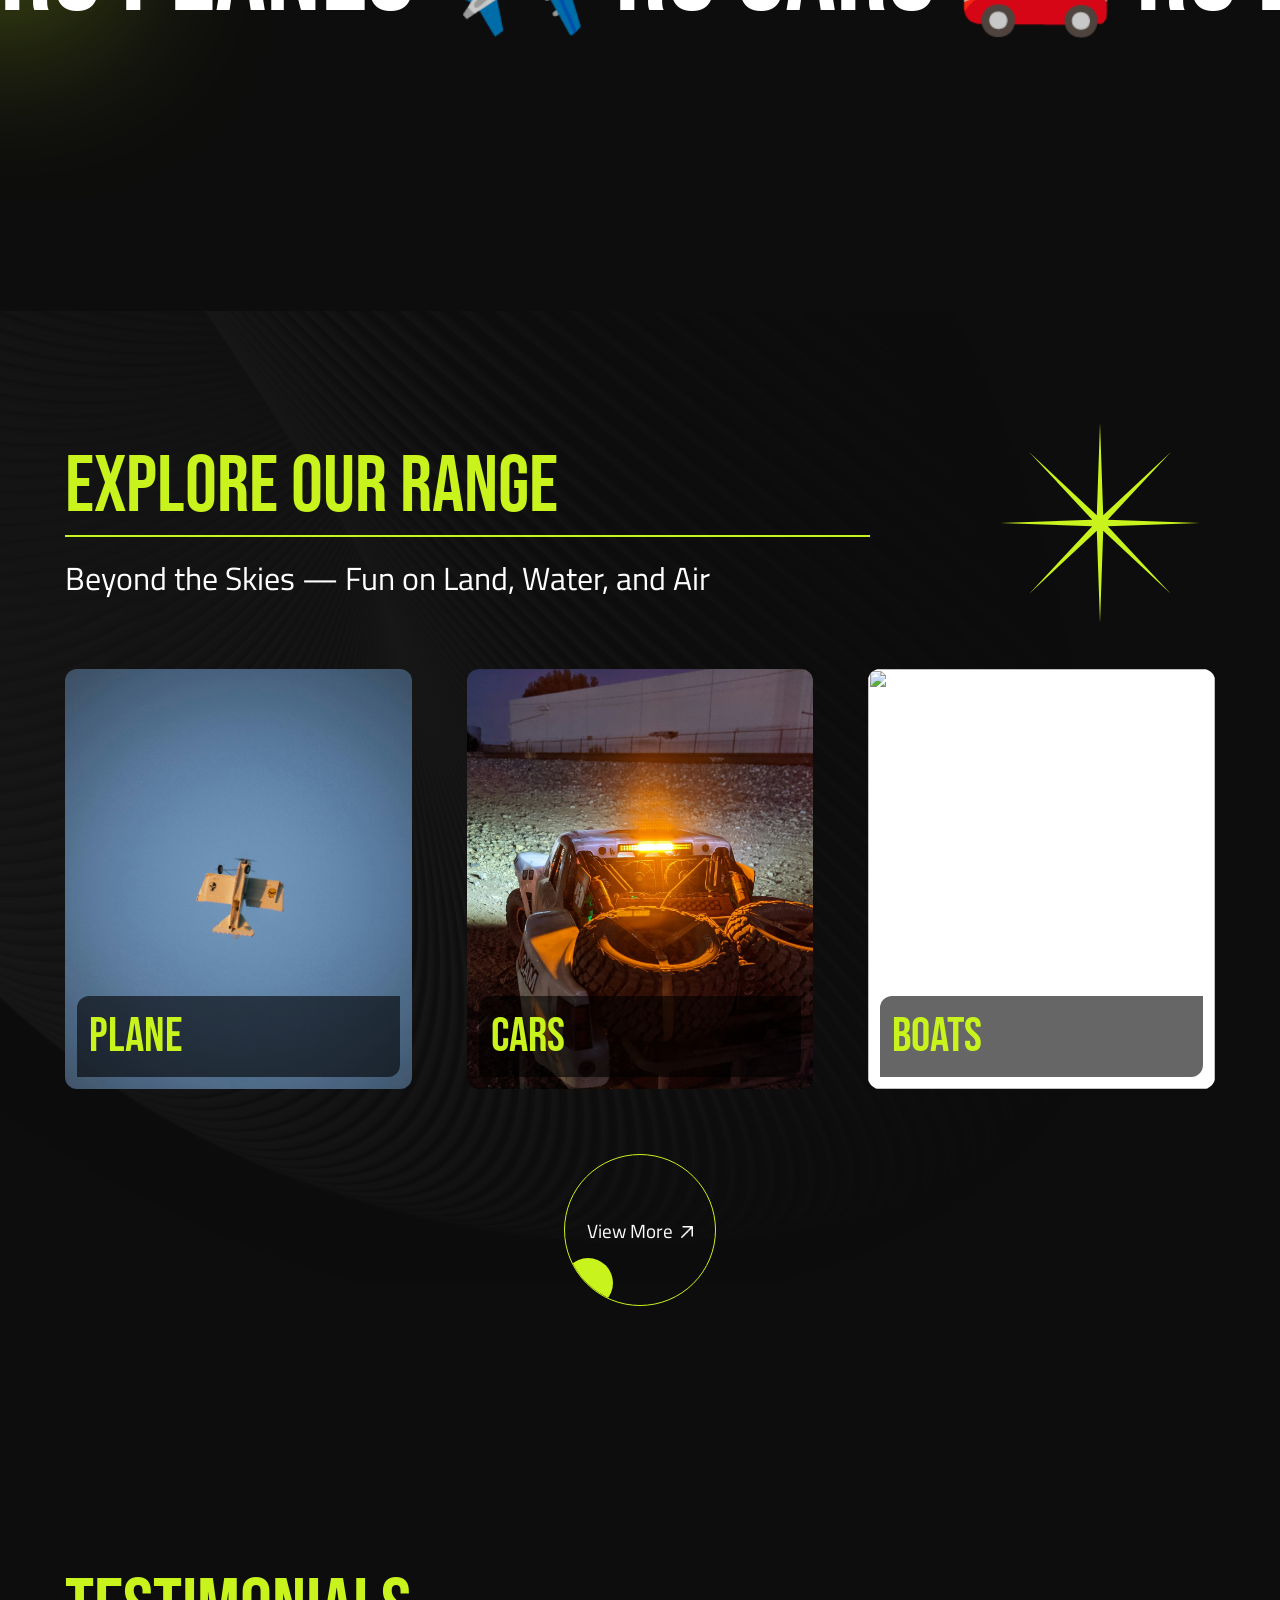
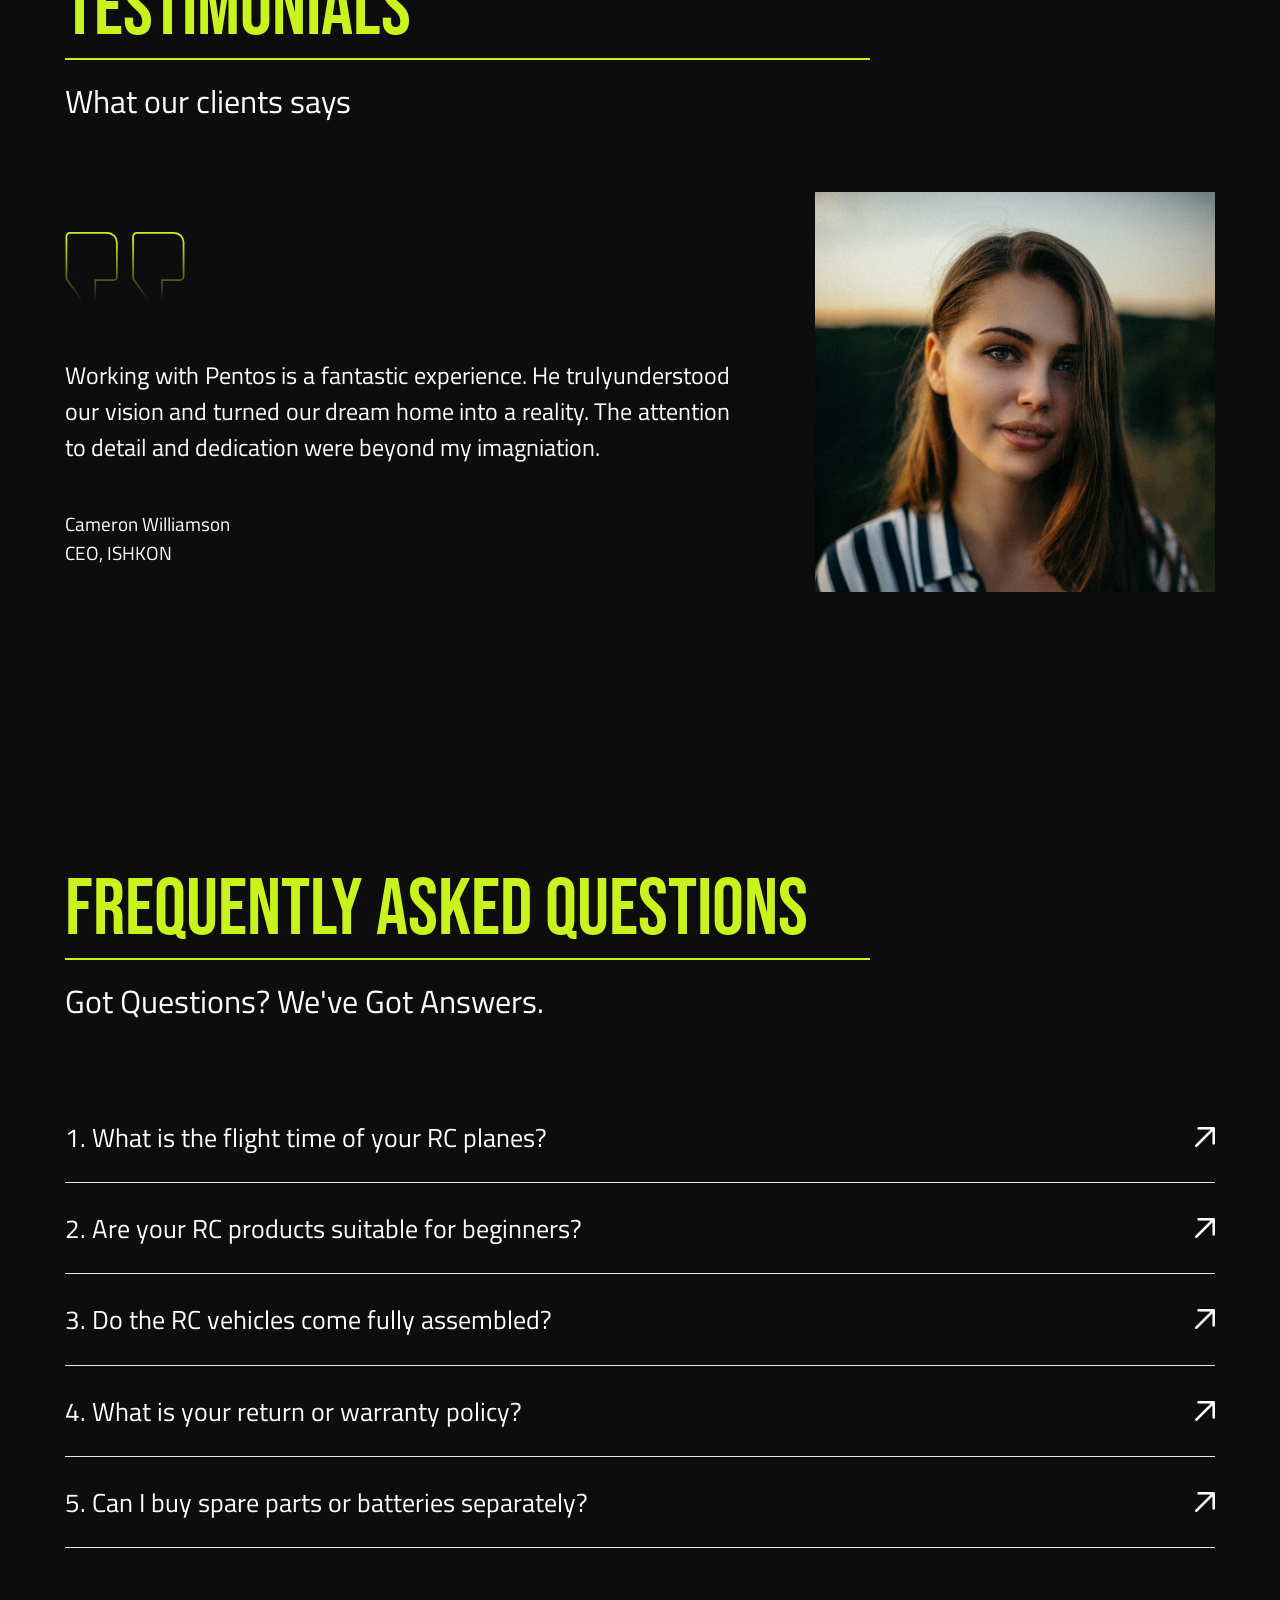
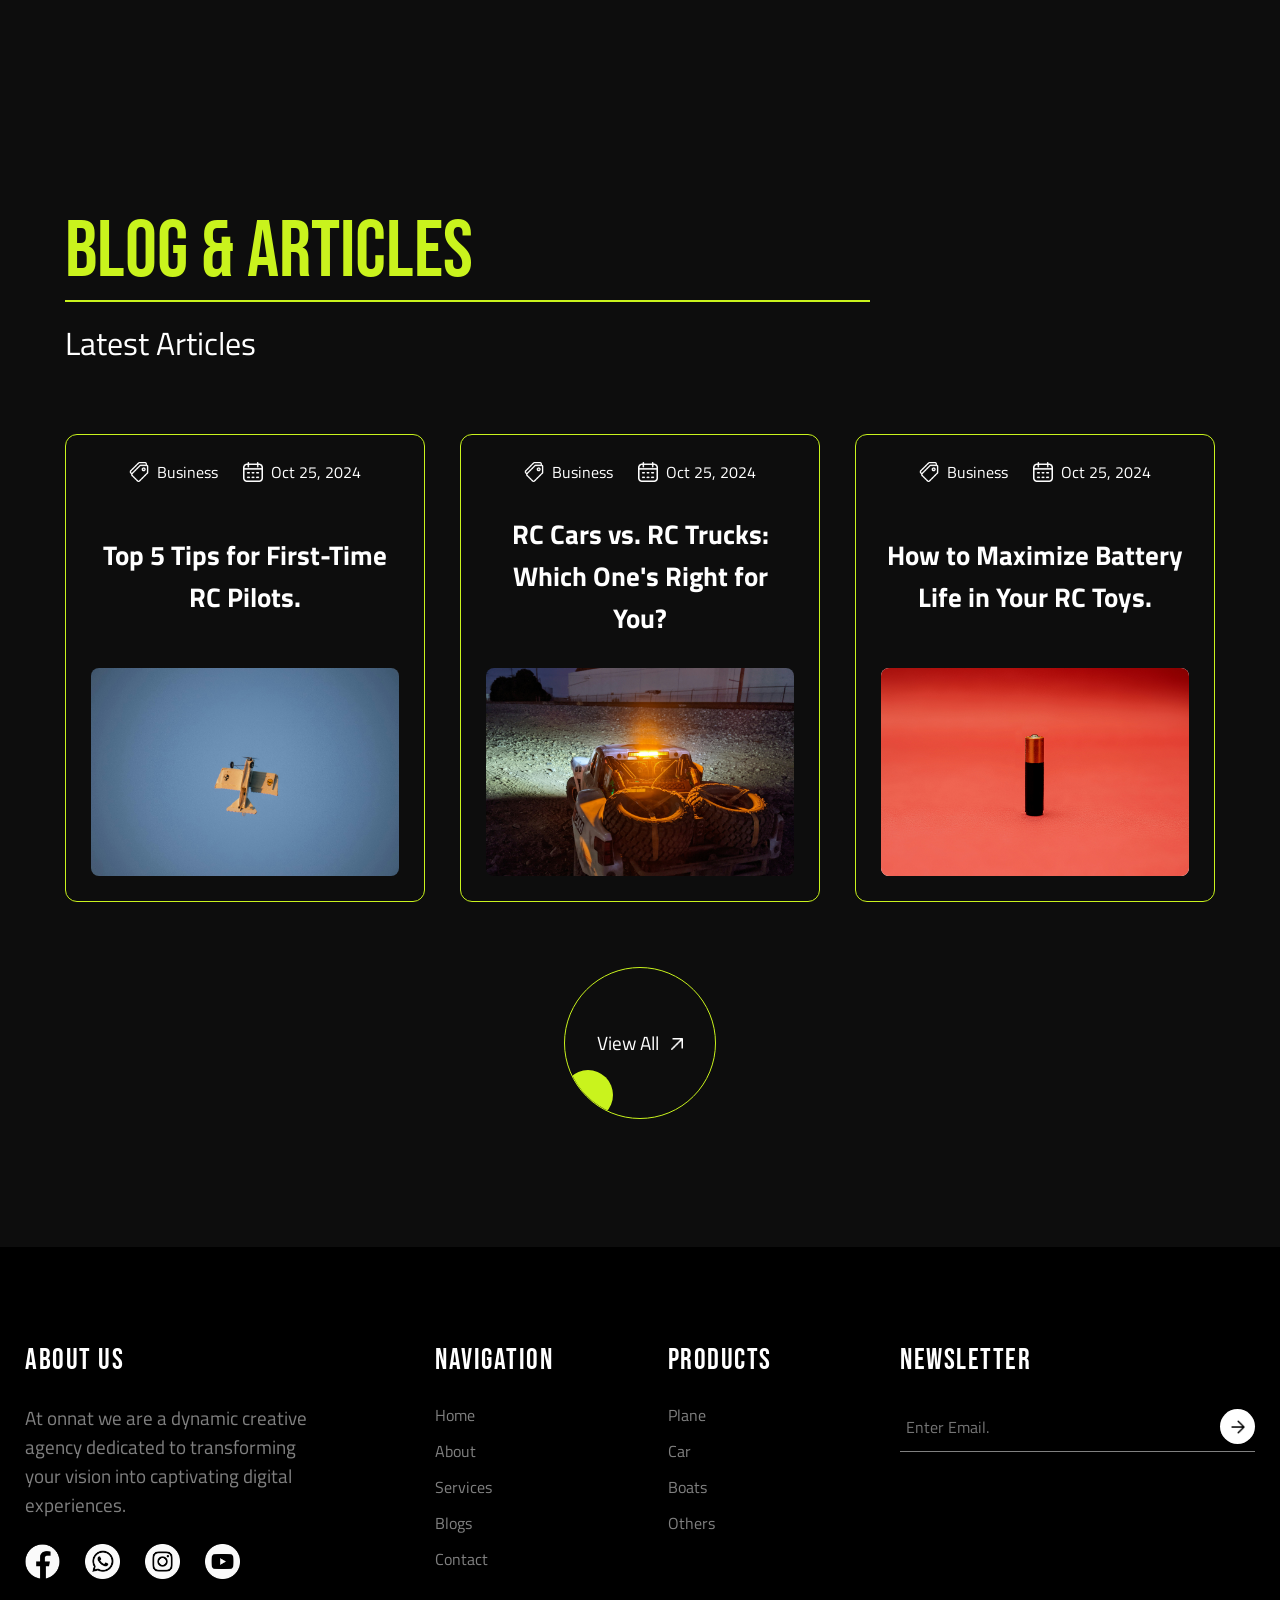
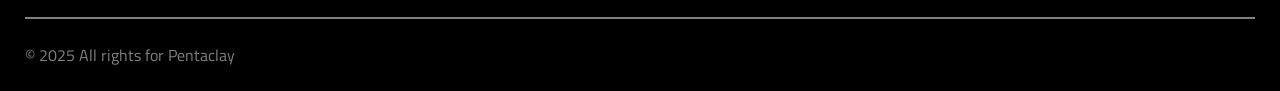
==== commit b6e9b125: "initial-push" ====
--- a/index.html
+++ b/index.html
@@ -104,17 +104,19 @@
             <img src="./assets/star.svg" alt="start" class="rotate">
             <div class="product-types">
                 <div class="product-card">
-                    <img src="" alt="">
+                    <img src="./assets/blog/rc-plane.jpg" alt="">
                     <div class="text-contents">
                         <div class="heading">Plane</div>
                     </div>
                 </div>
                 <div class="product-card">
+                    <img src="./assets/blog/truck.jpg" alt="">
                     <div class="text-contents">
                         <div class="heading">Cars</div>
                     </div>
                 </div>
                 <div class="product-card">
+                    <img src="./assets/blog/boat.jpg" alt="">
                     <div class="text-contents">
                         <div class="heading">Boats</div>
                     </div>
@@ -136,7 +138,9 @@
 
                     <div class="name">Cameron Williamson <br><span>CEO, ISHKON</span></div>
                 </div>
-                <div class="profile"></div>
+                <div class="profile">
+                    <img src="./assets/14.jpg" alt="">
+                </div>
             </div>
         </div>
     </section>
@@ -227,7 +231,7 @@
                         </span>
                     </div>
                     <div class="card-title">Top 5 Tips for First-Time RC Pilots.</div>
-                    <img src="" alt="">
+                    <img src="./assets/blog/rc-plane.jpg" alt="">
                 </div>
                 <div class="blog-card">
                     <div class="center-btn">
@@ -244,7 +248,7 @@
                         </span>
                     </div>
                     <div class="card-title">RC Cars vs. RC Trucks: Which One's Right for You?</div>
-                    <img src="" alt="">
+                    <img src="/assets/blog/truck.jpg" alt="">
                 </div>
                 <div class="blog-card">
                     <div class="center-btn">
@@ -261,7 +265,7 @@
                         </span>
                     </div>
                     <div class="card-title">How to Maximize Battery Life in Your RC Toys.</div>
-                    <img src="" alt="">
+                    <img src="./assets/blog/battery.jpg" alt="">
                 </div>
             </div>
 
--- a/style/style.css
+++ b/style/style.css
@@ -407,19 +407,29 @@
 }
 .products-section .product-types .product-card{
     background: white;
-    height: 420px;
-    position: relative;
-    padding: 12px;
+    height: 420px;    
+    position: relative;    
     border-radius: 12px;
     cursor: pointer;
+    overflow: hidden;
+}
+.products-section .product-types .product-card:hover img{
+    scale: 1.1;
+}
+.products-section .product-types .product-card img{
+    height: 100%;
+    width: 100%;
+    object-fit: cover;
+    transition: var(--transition);
 }
 .product-types .product-card .text-contents{
     position: absolute;
     bottom: 12px;
-    width: calc(100% - 24px);
+    width: calc(100% - 24px);    
     border-radius: 12px 0 12px;
     background: rgba(0,0,0,.6);
     padding: 12px;
+    margin:0 12px;
 }
 .product-types .product-card .heading{
     font-family: var(--font-bold);
@@ -546,6 +556,10 @@
     background: white;
     height: 400px;
     border-radius: 25px;
+}
+.testimonial-section .testimonial-card .profile img{
+    height: 100%;
+    object-fit: cover;
 }
 
 
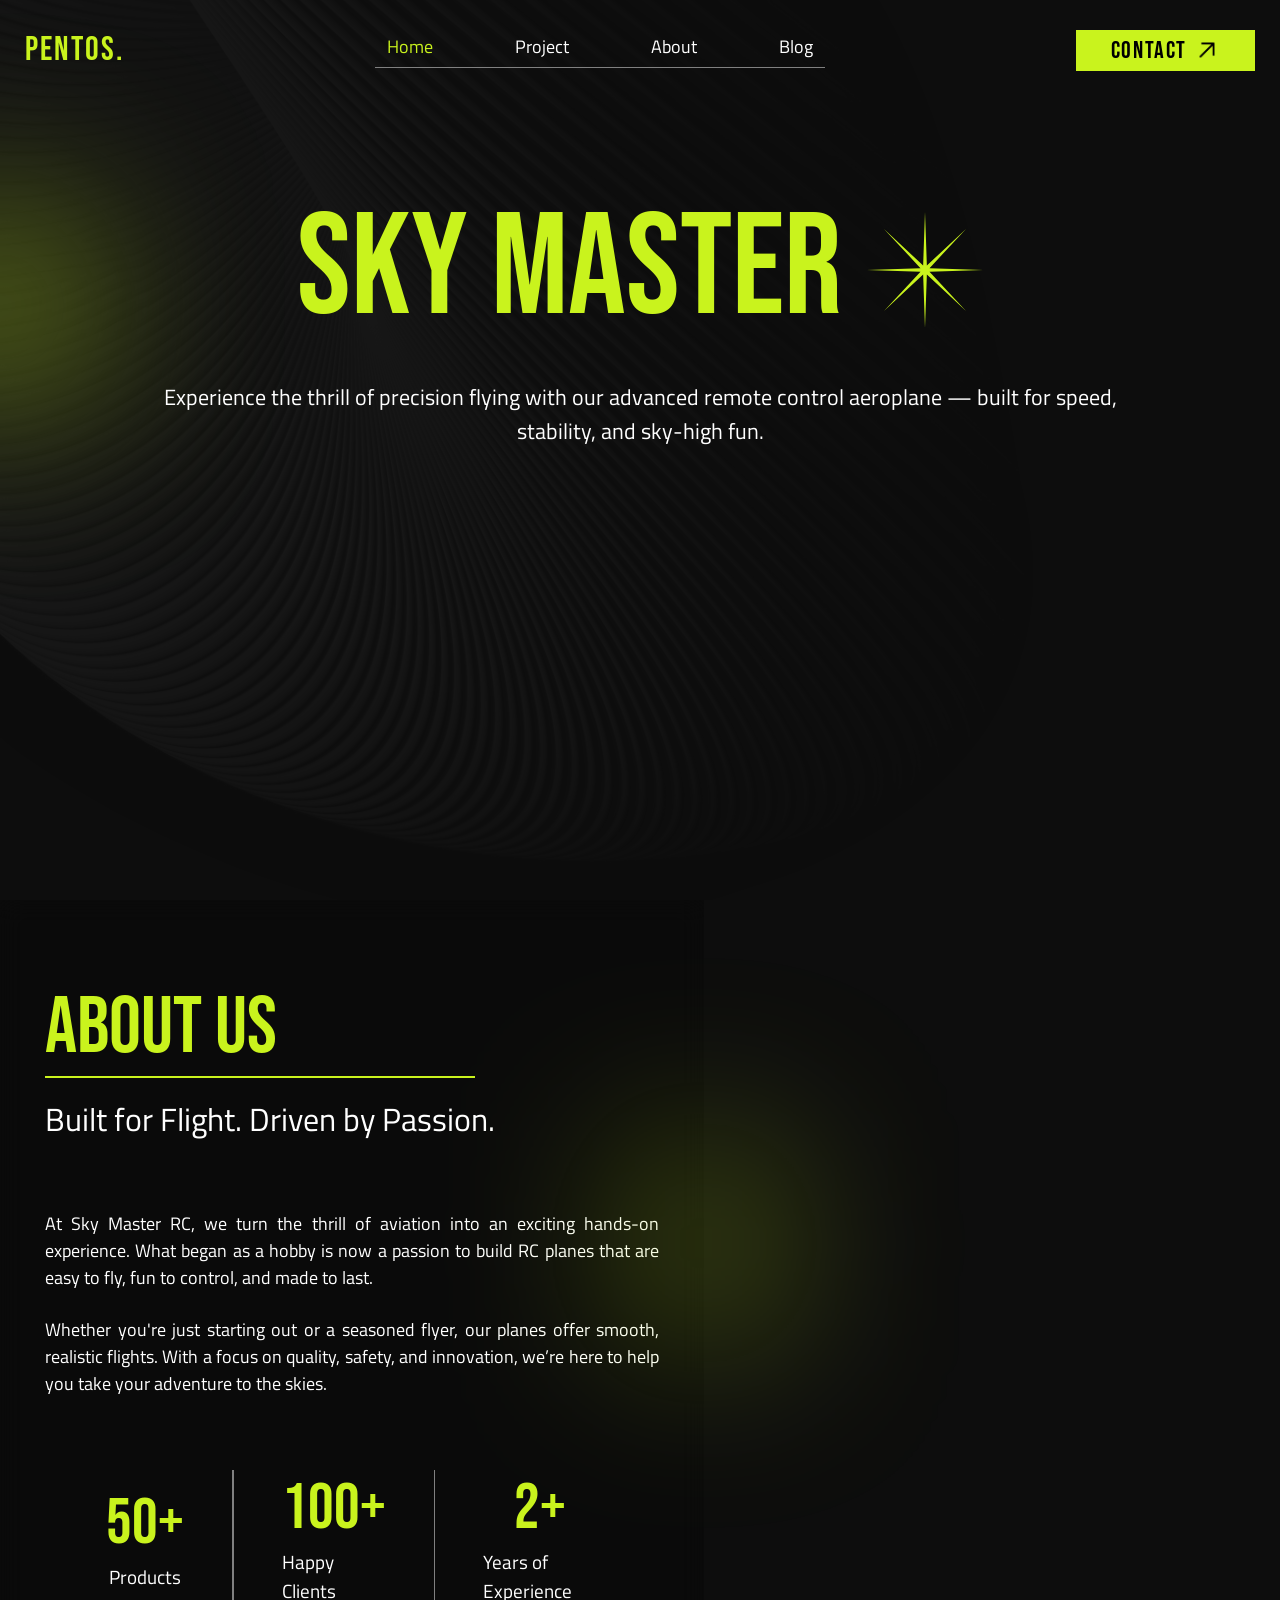
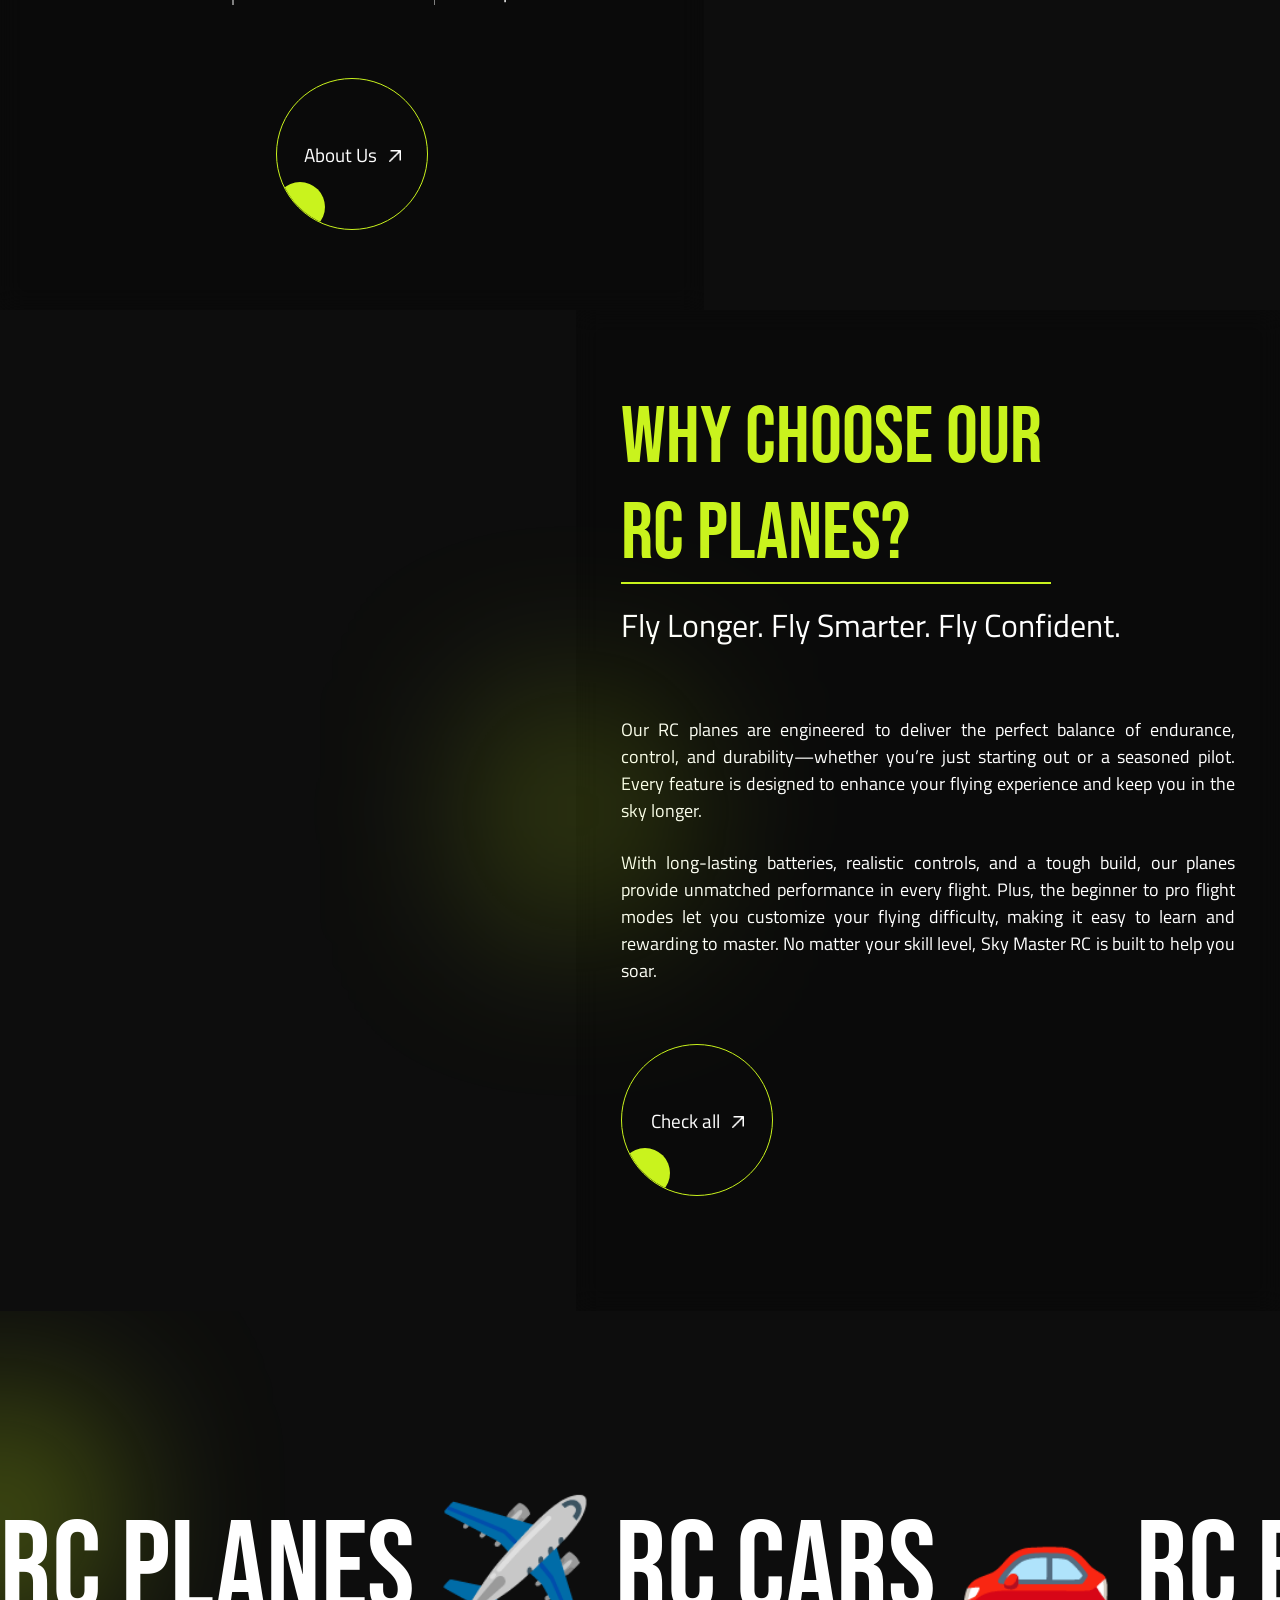
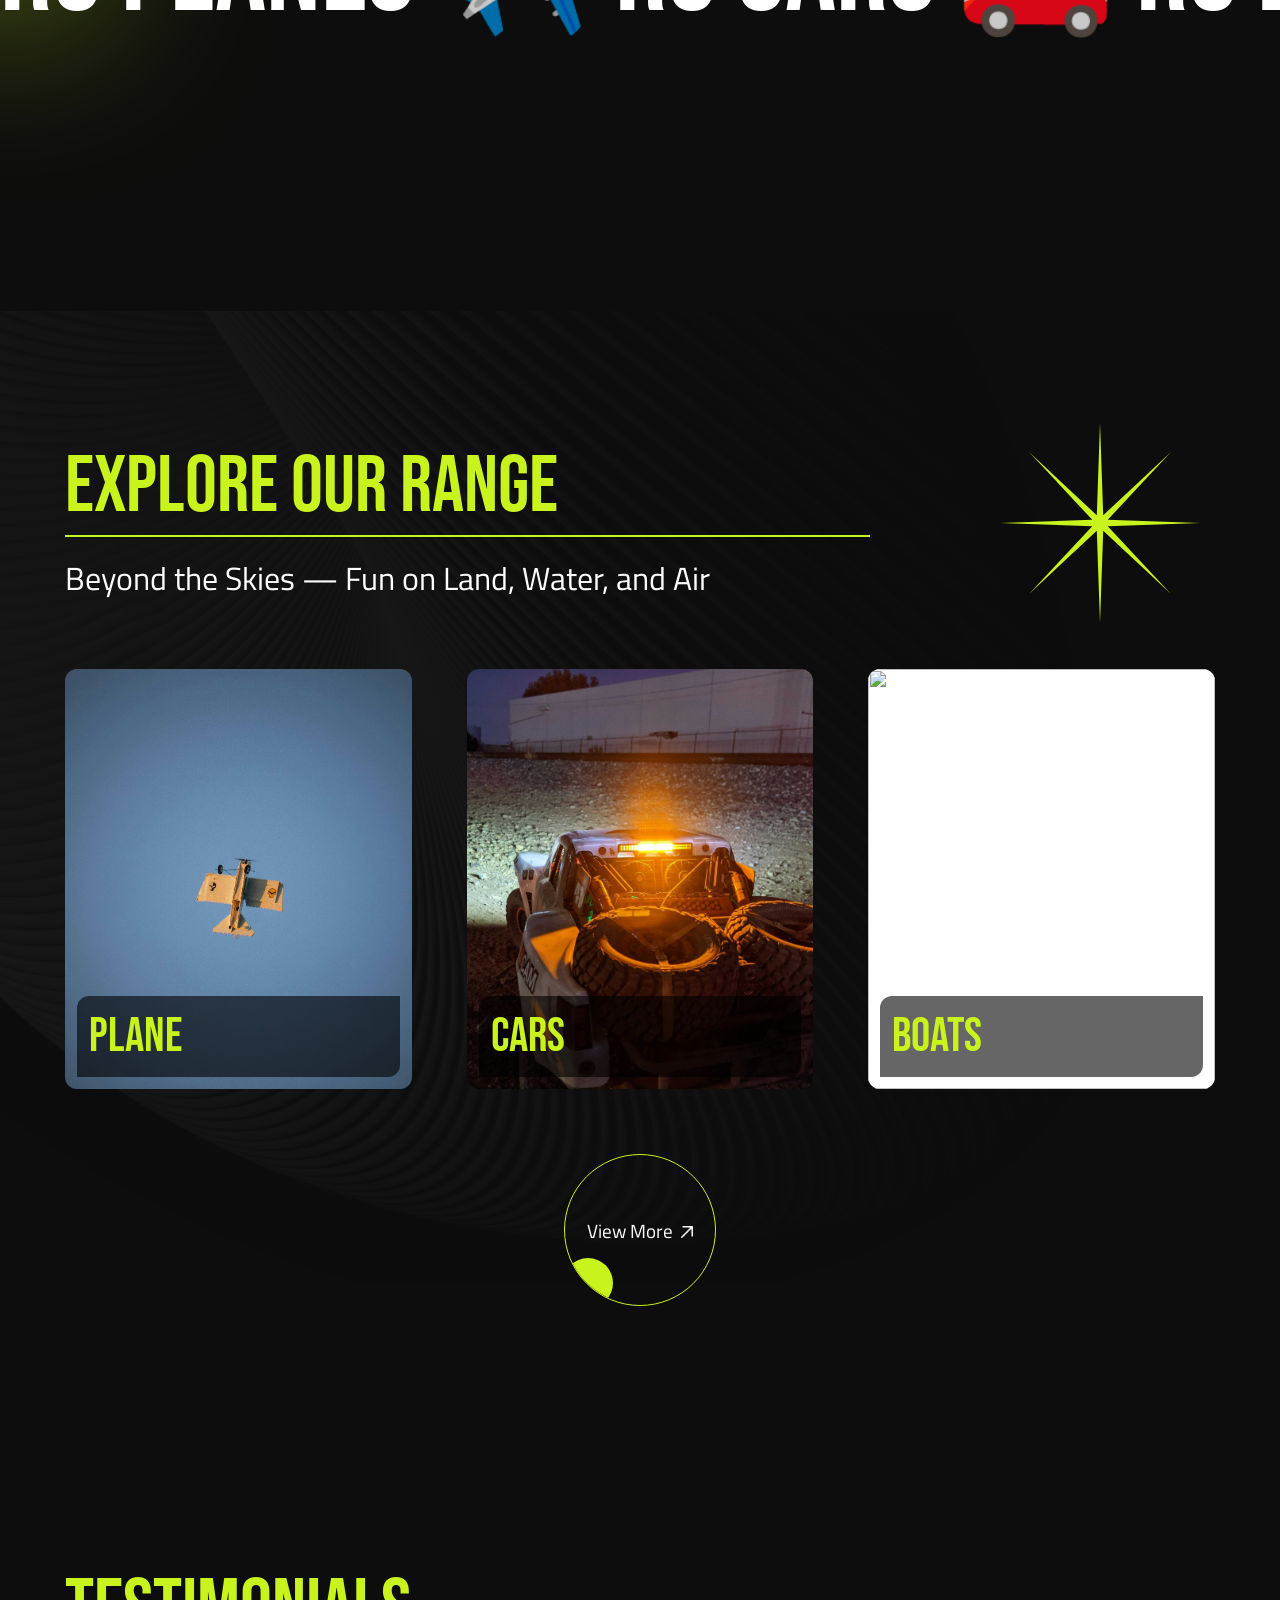
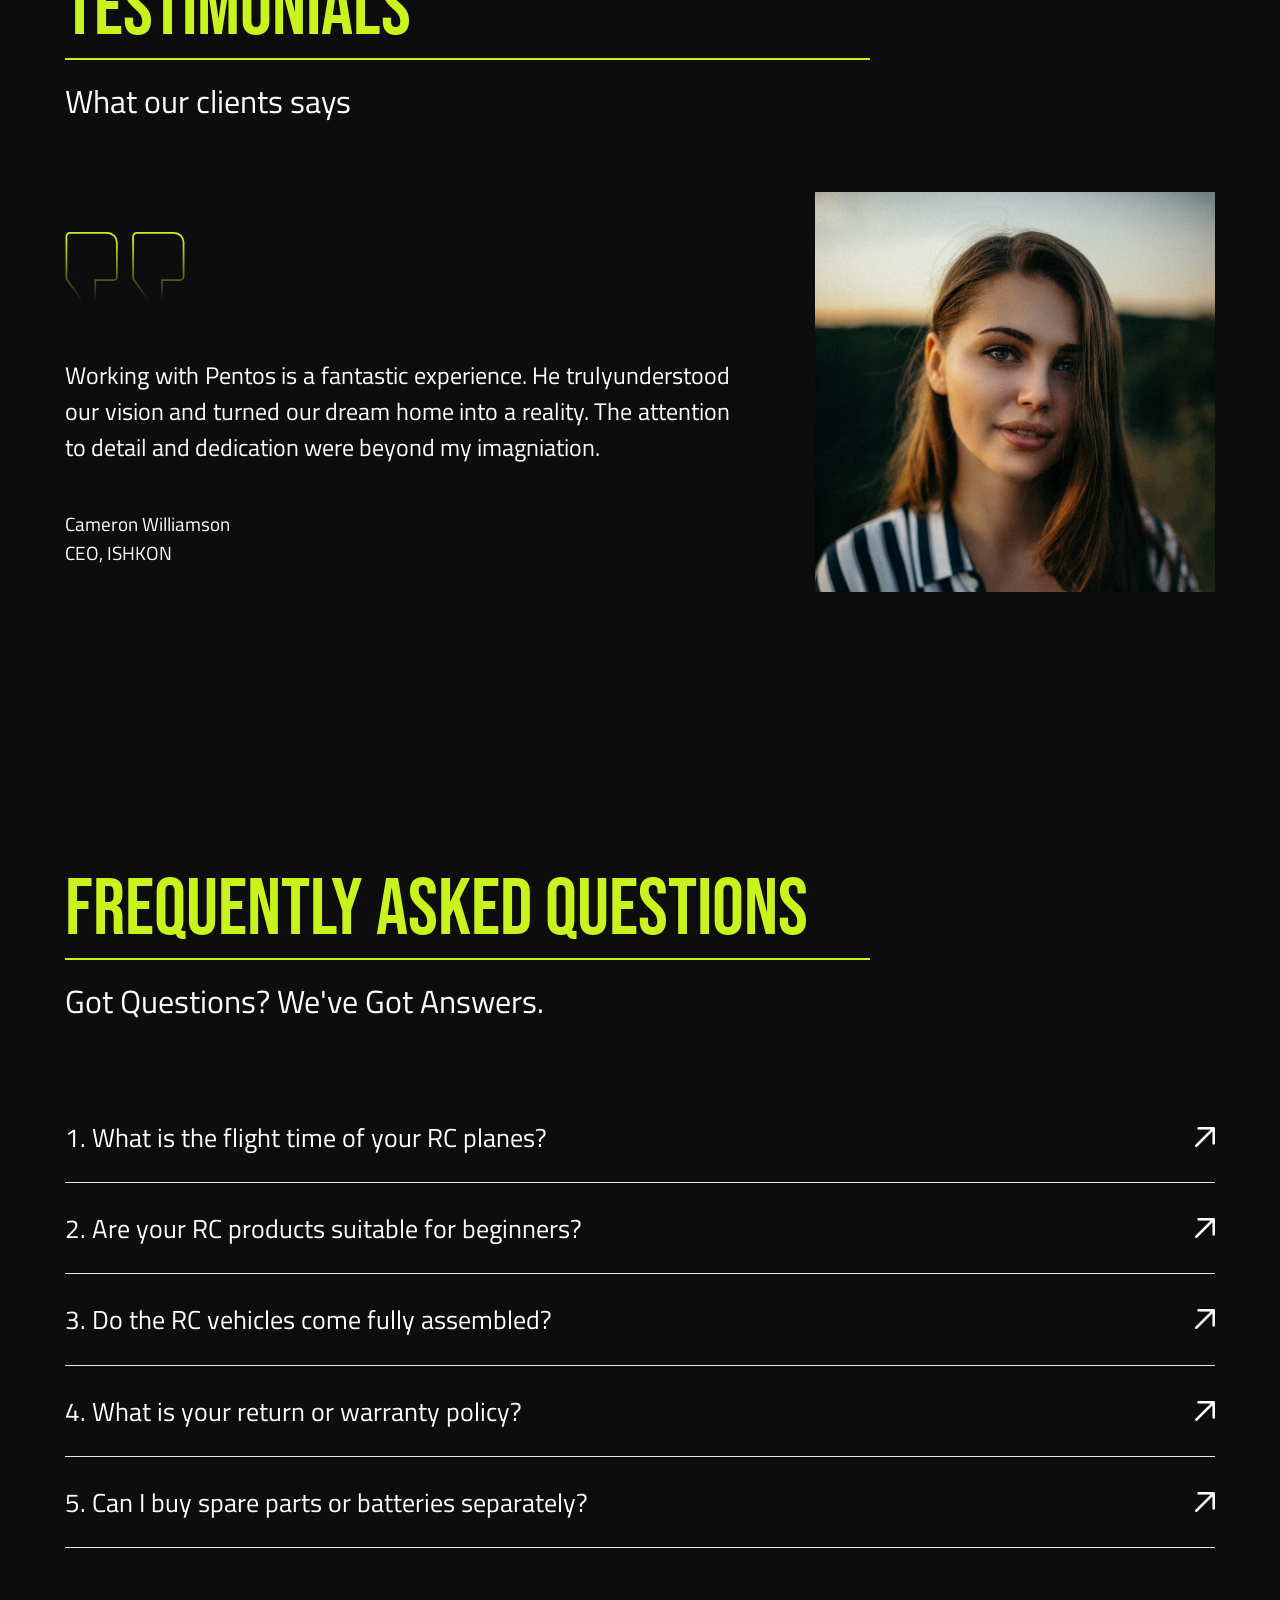
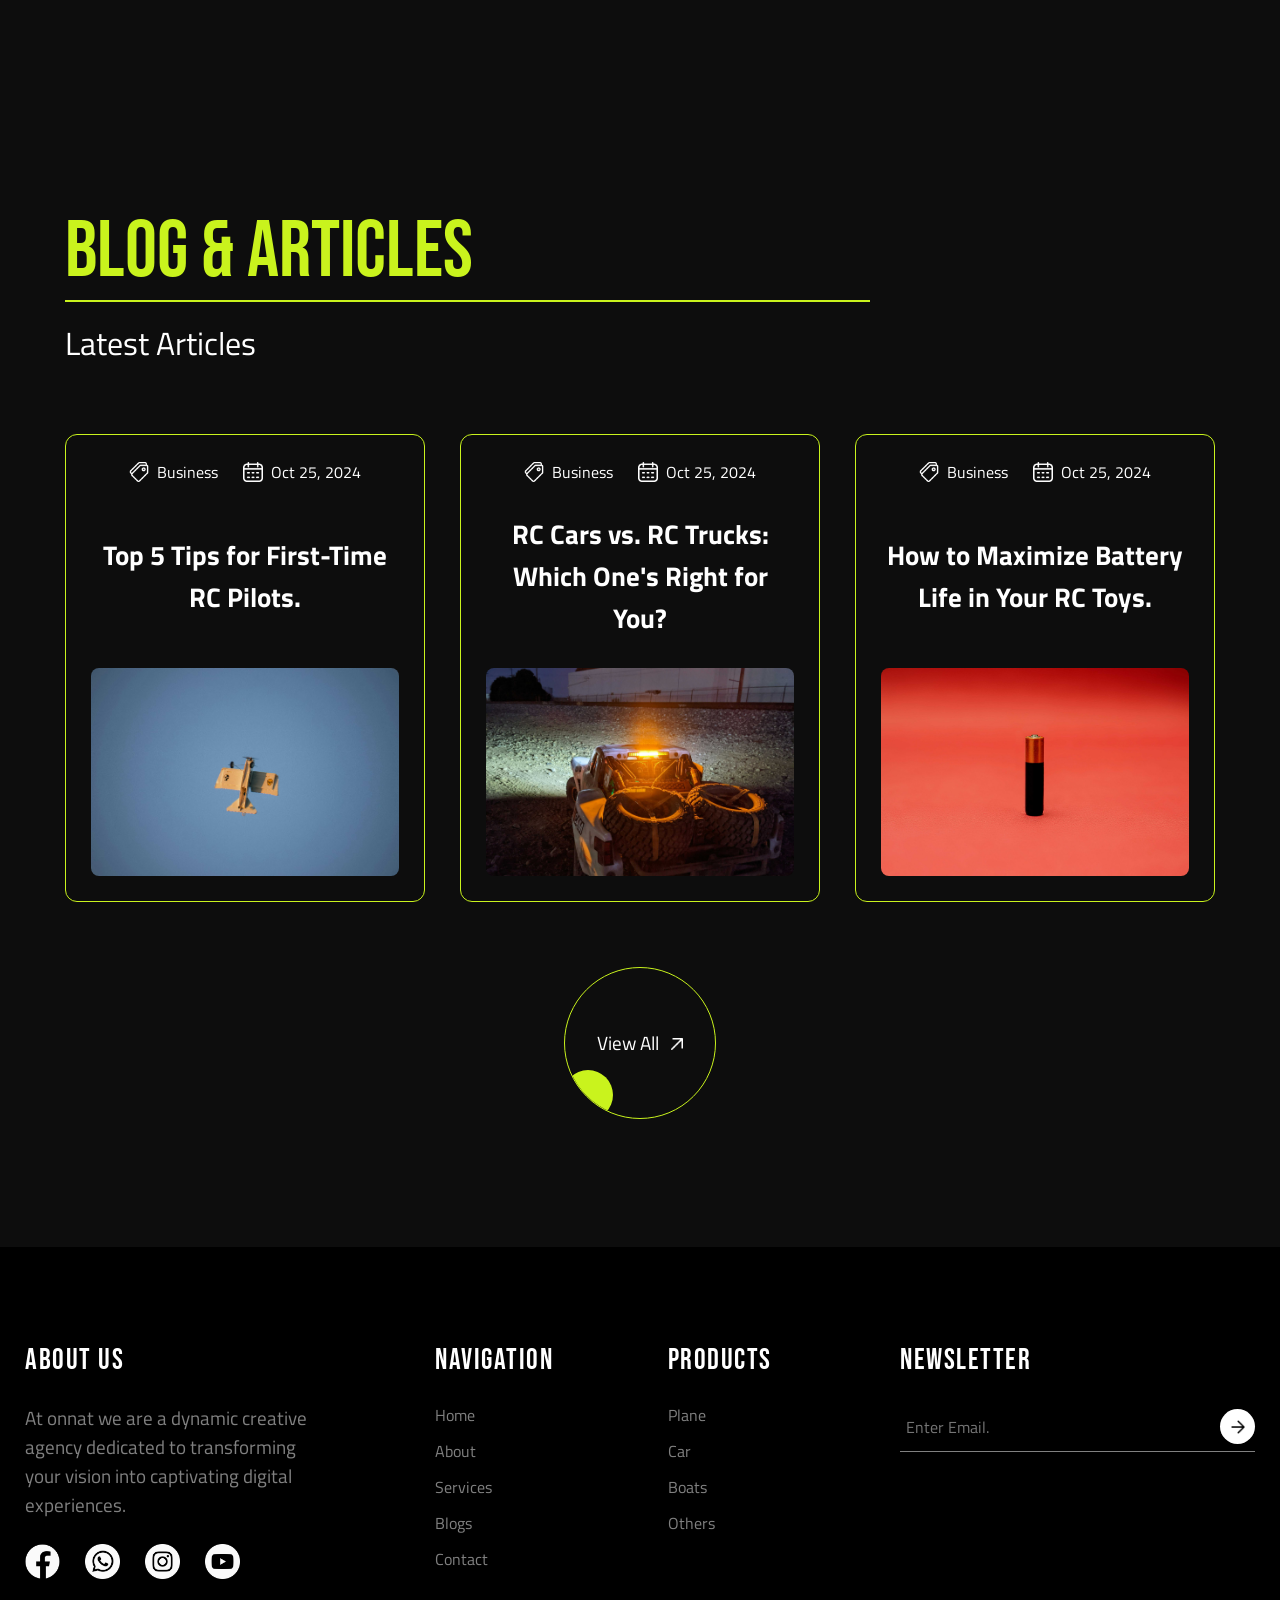
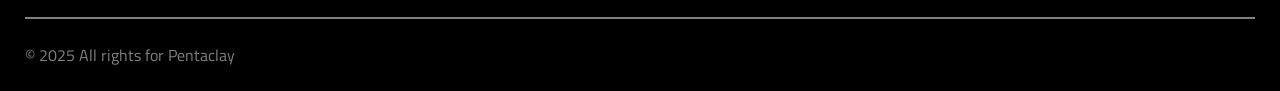
==== commit ece24d88: "document update" ====
--- a/index.html
+++ b/index.html
@@ -3,7 +3,7 @@
 <head>
     <meta charset="UTF-8">
     <meta name="viewport" content="width=device-width, initial-scale=1.0">
-    <title>Document</title>
+    <title>Pentos</title>
 
     <link rel="stylesheet" href="./style/style.css">    
 </head>
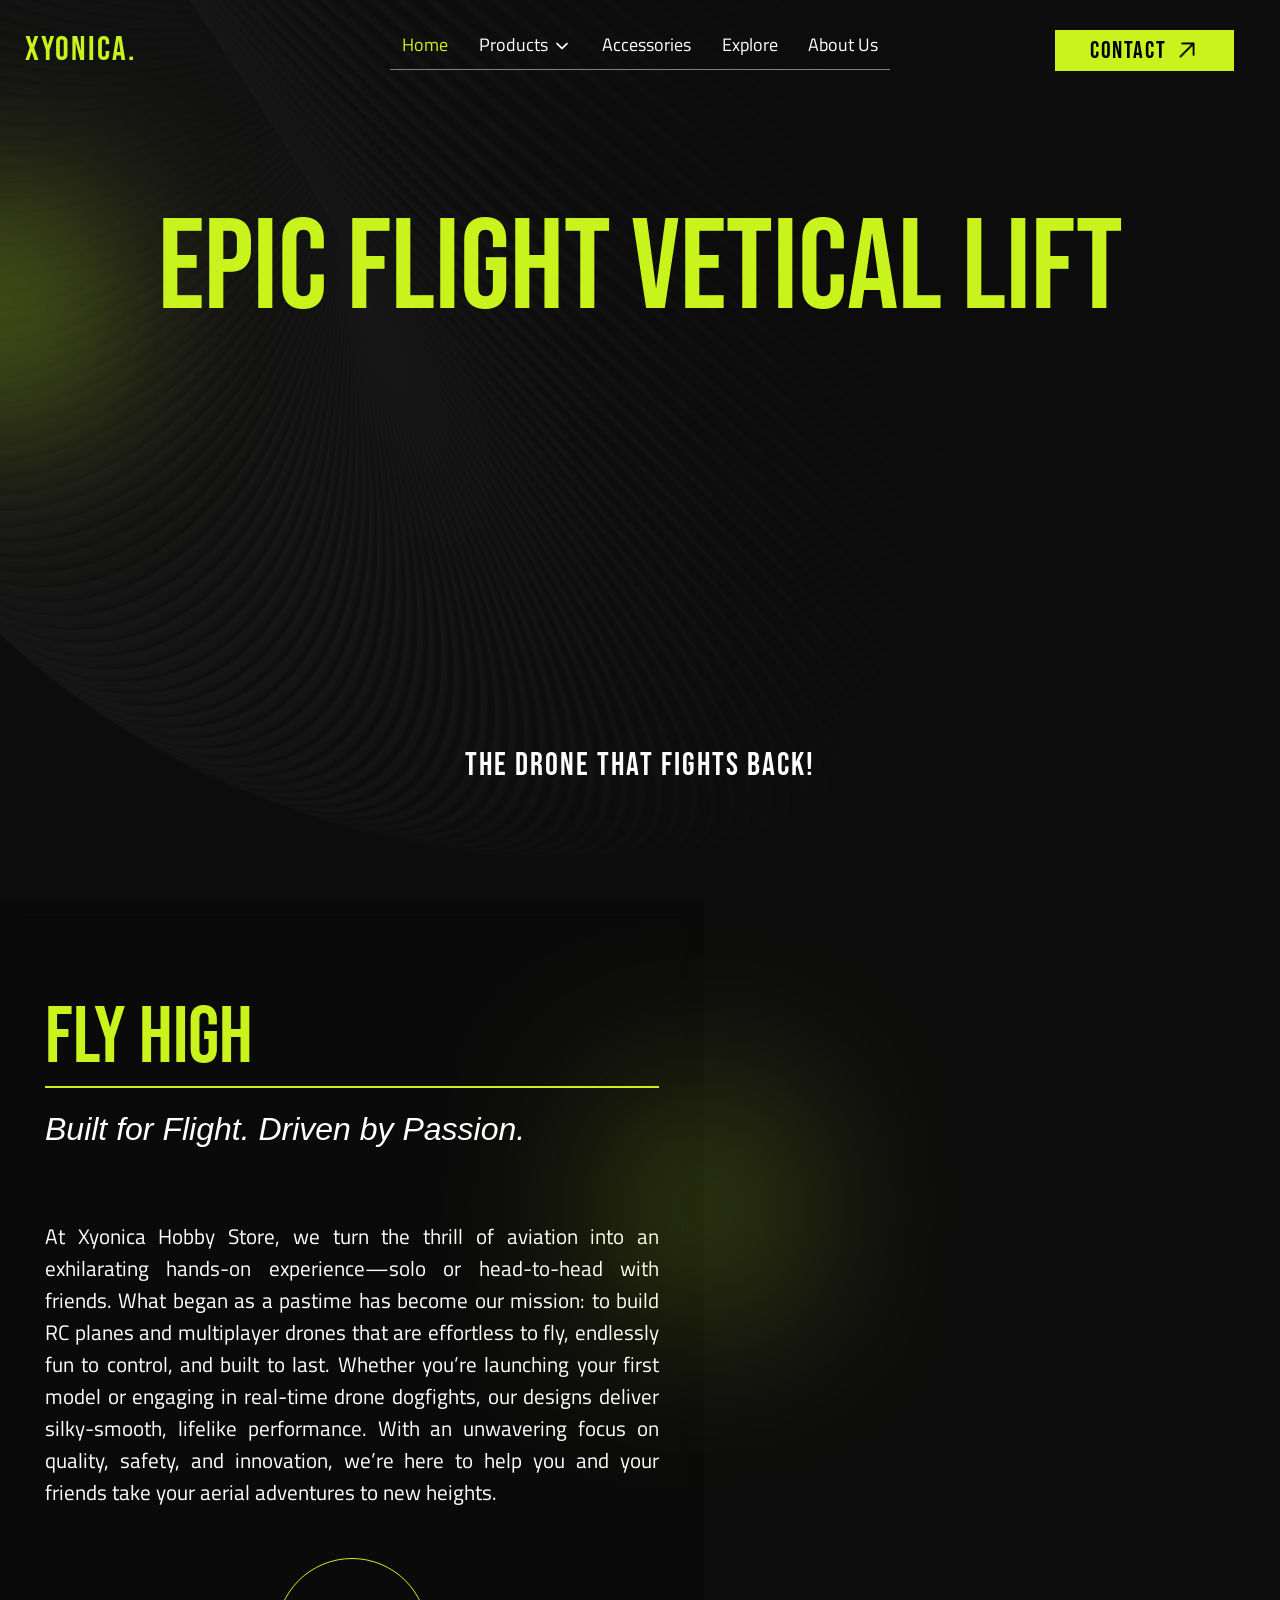
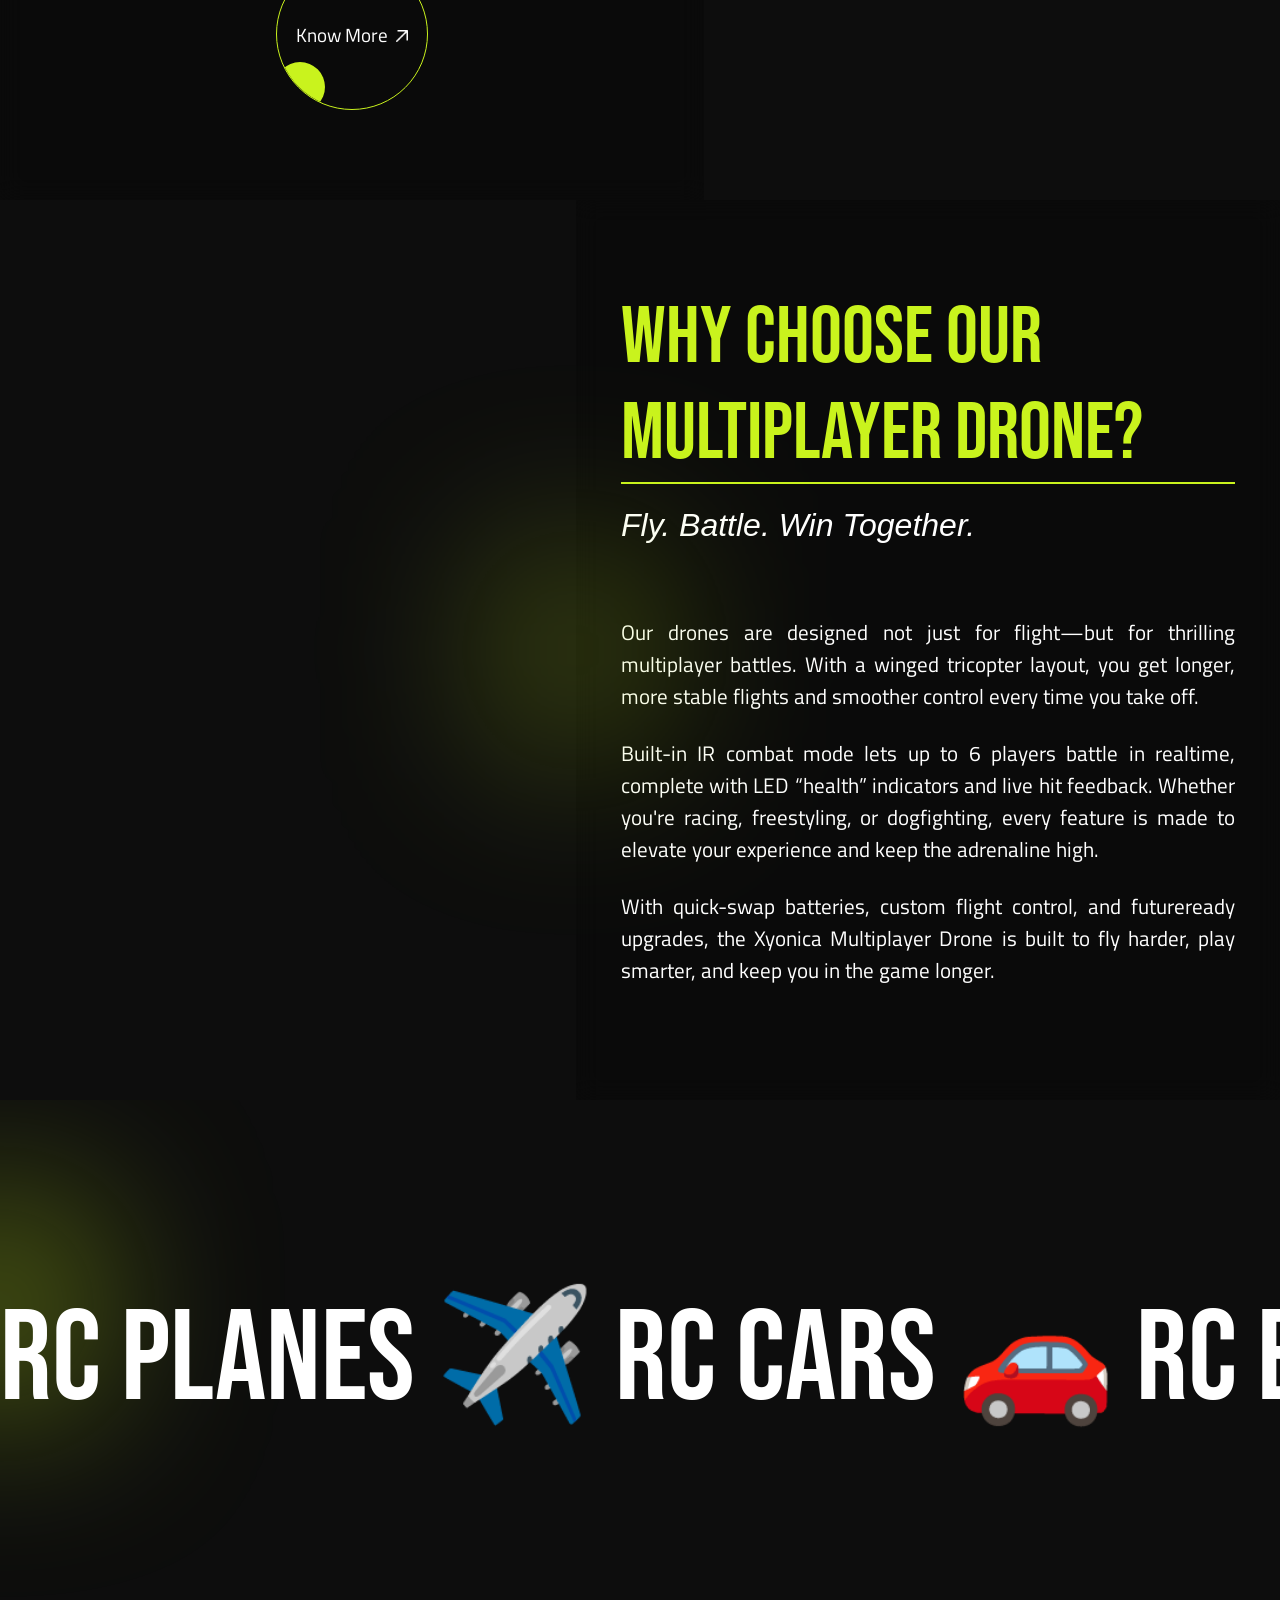
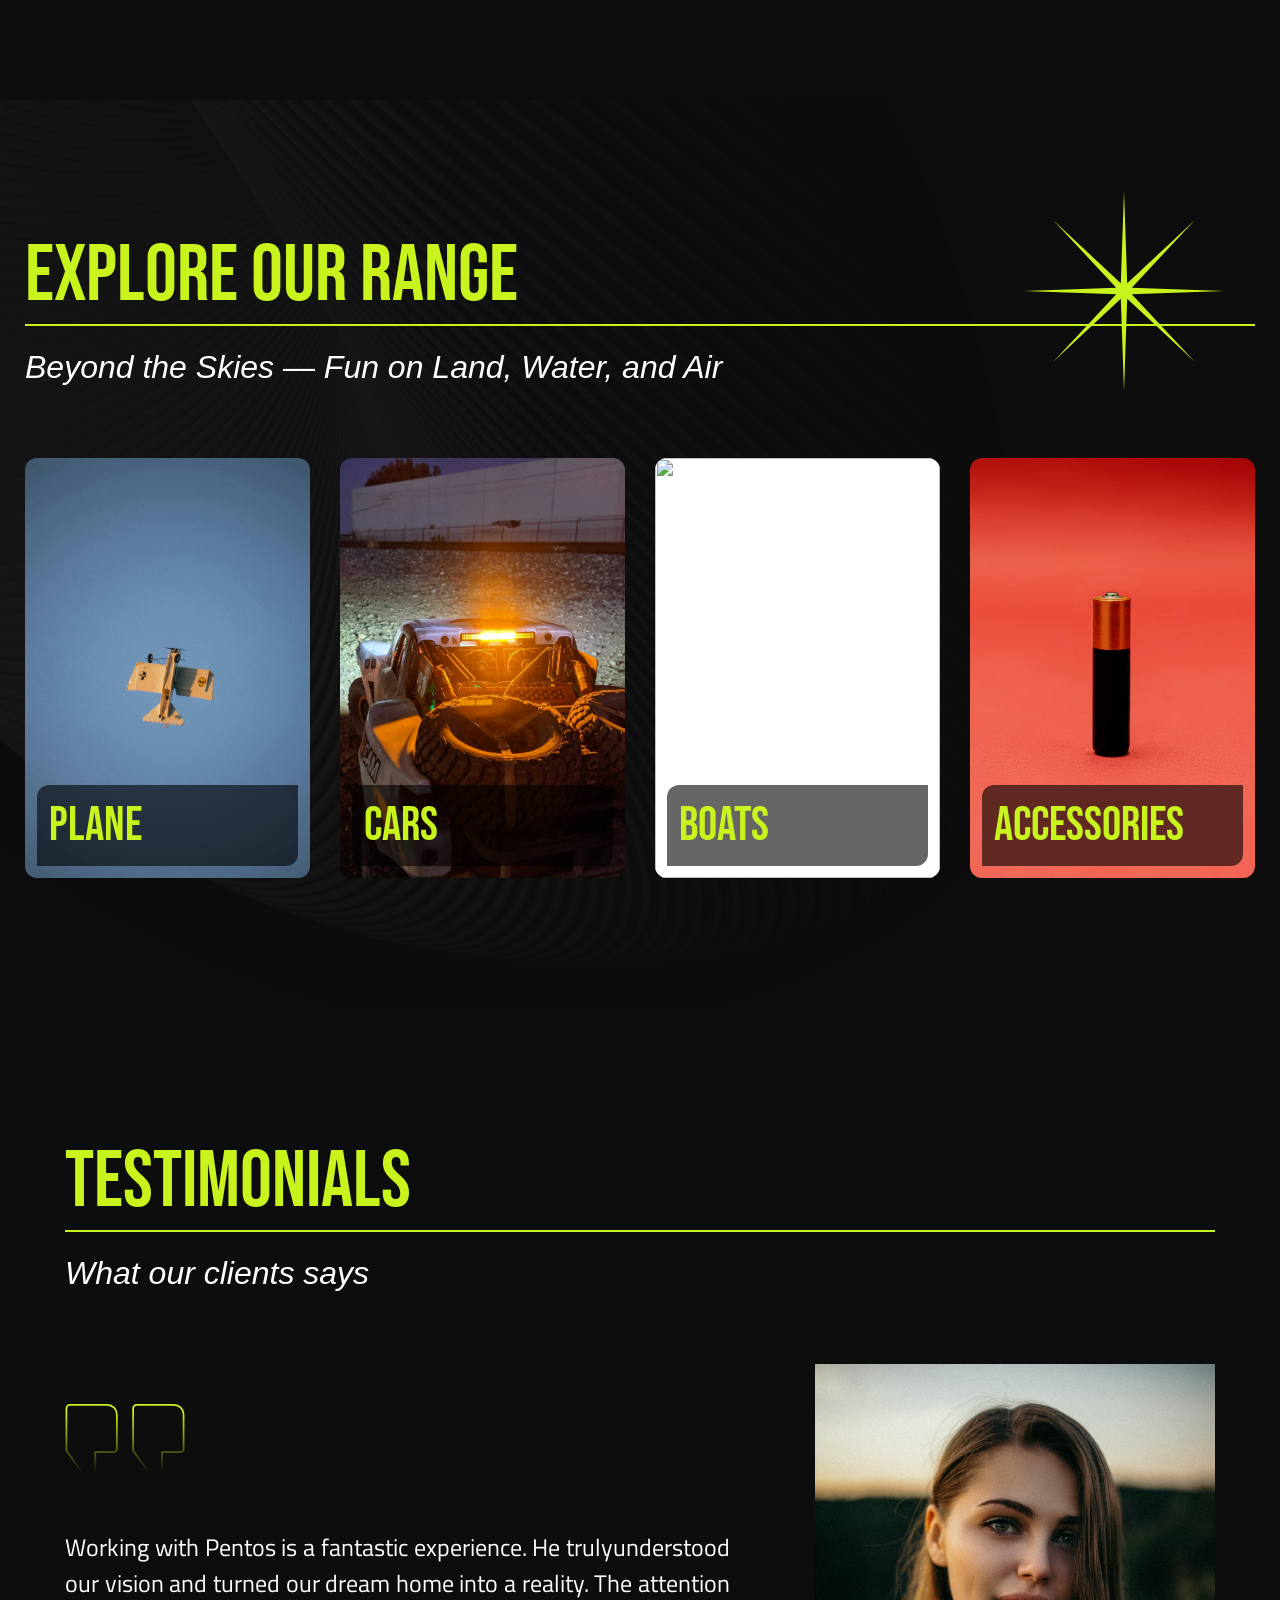
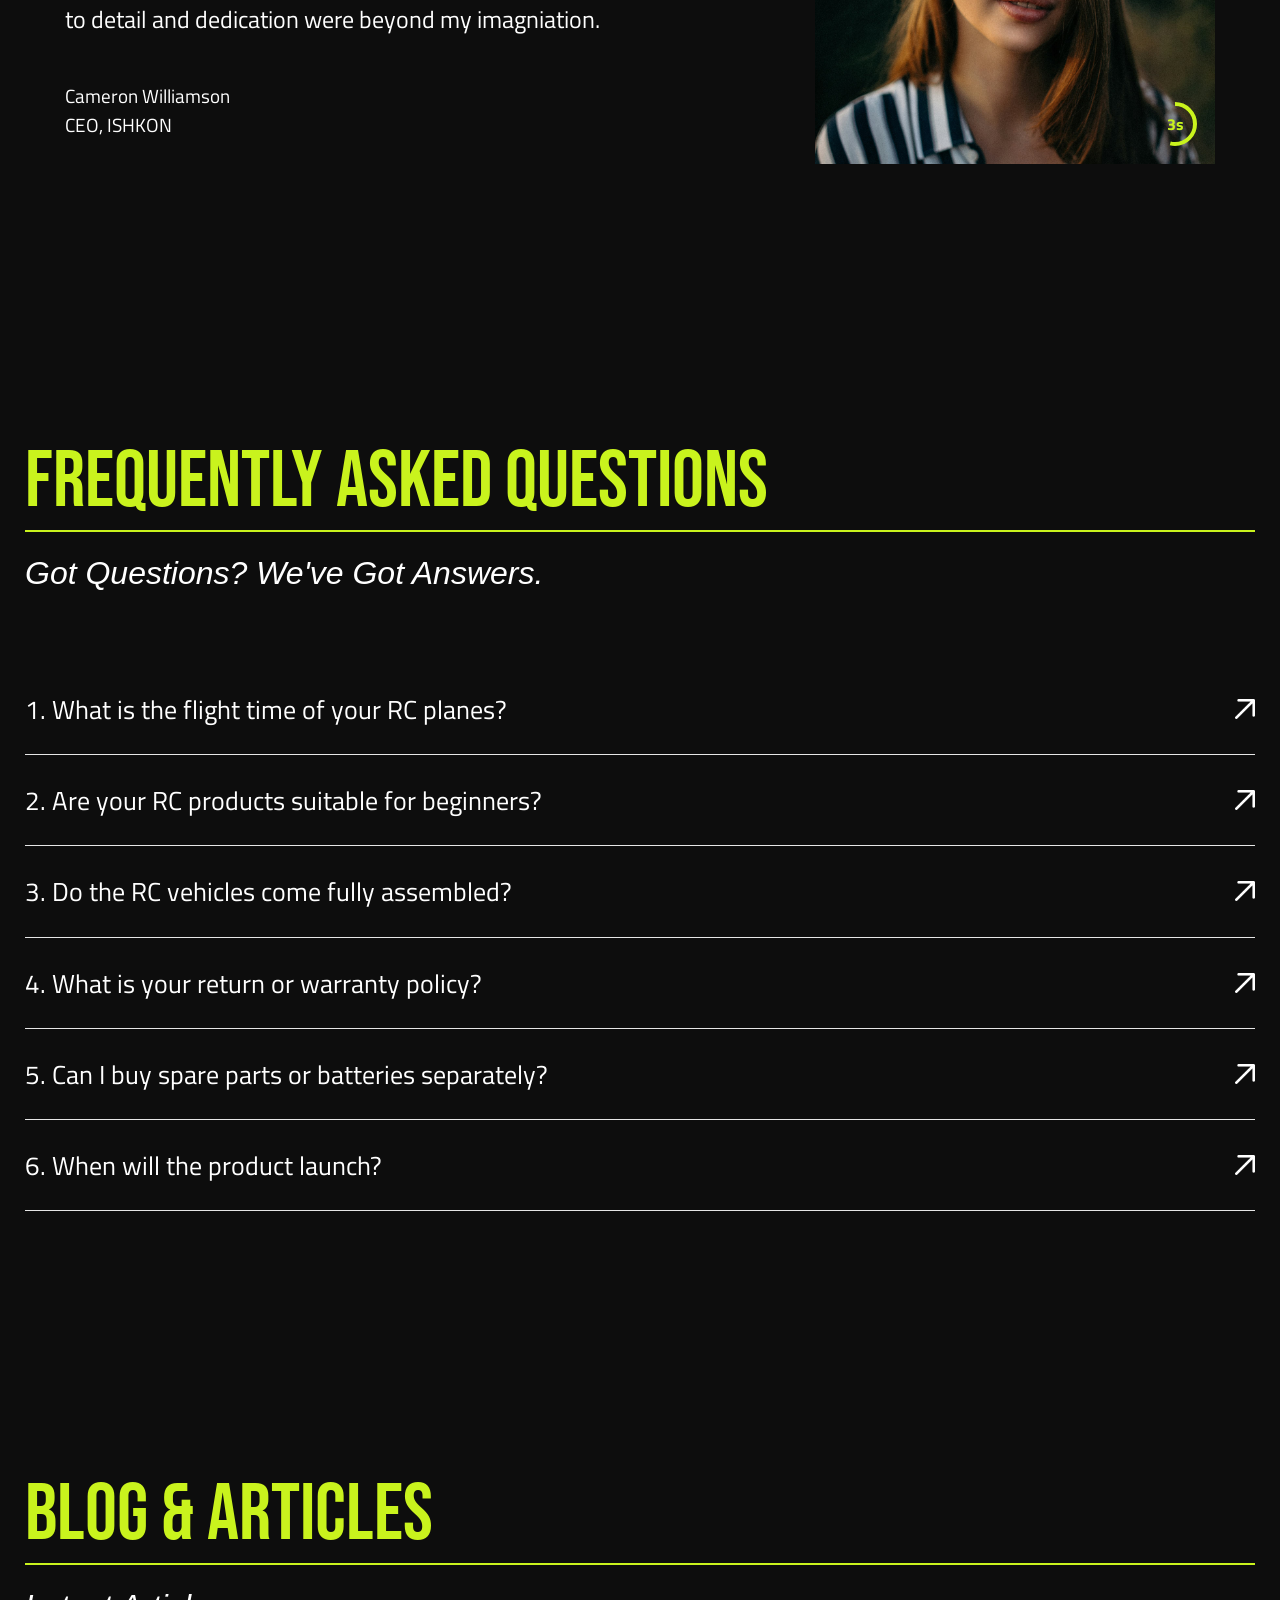
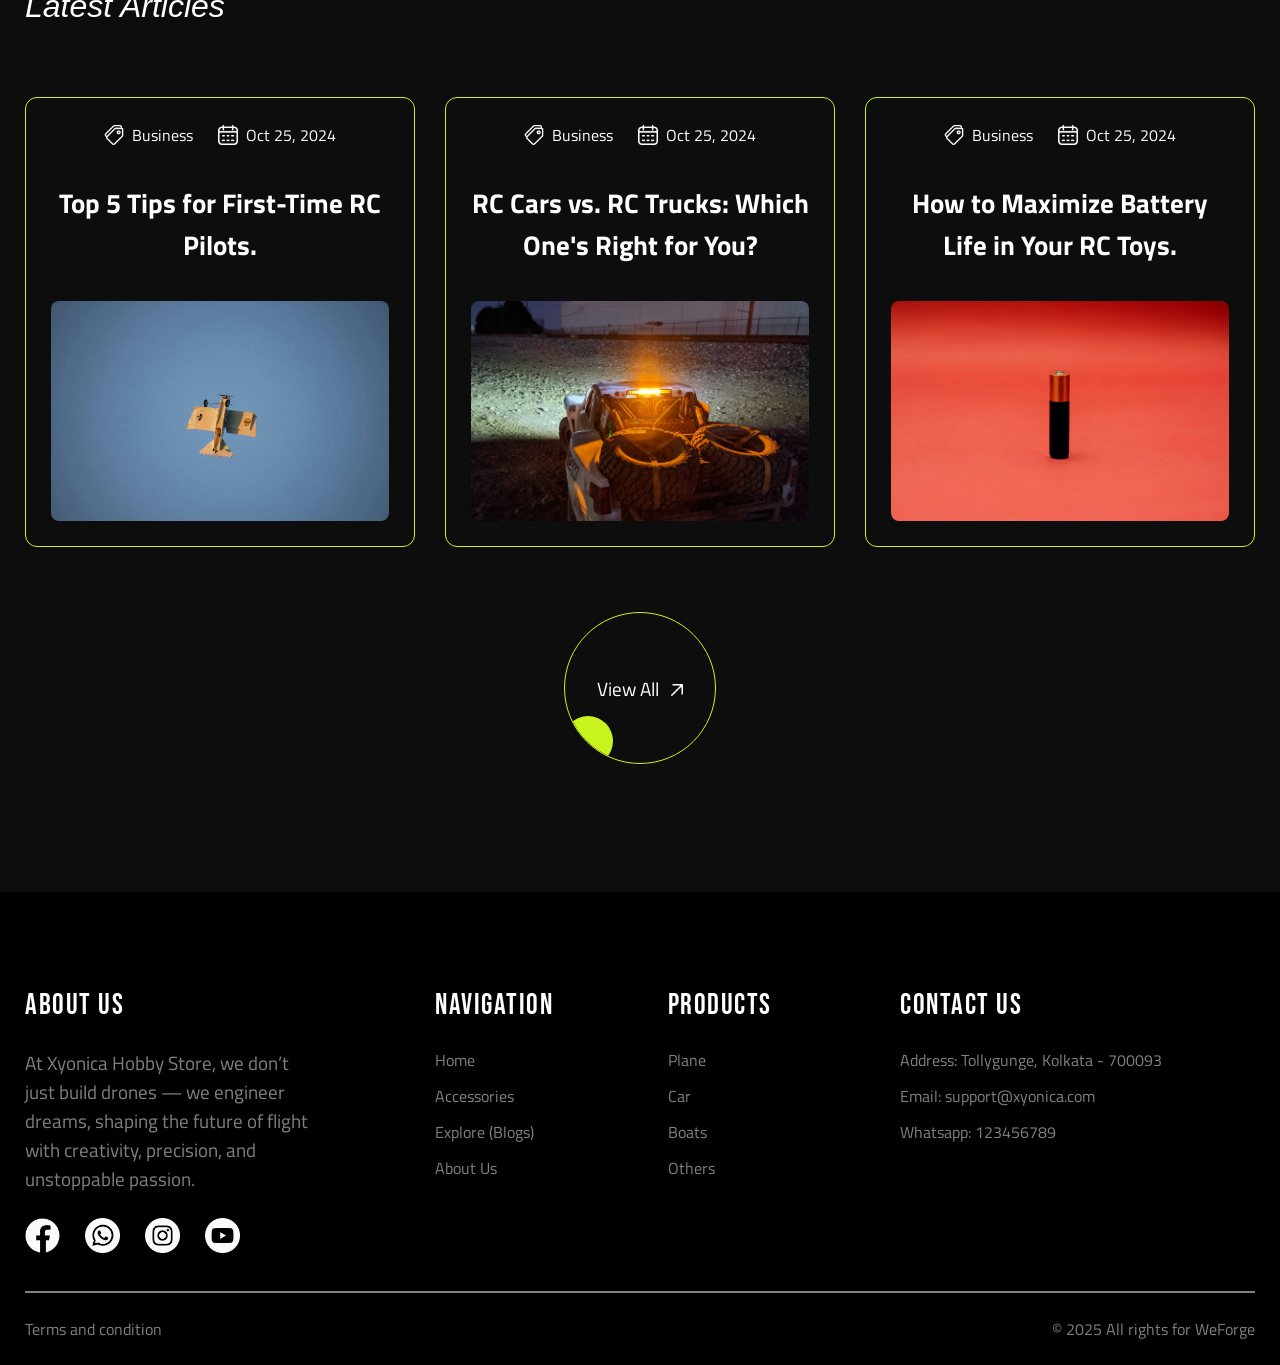
==== commit c8ca1aa9: "new changes" ====
--- a/index.html
+++ b/index.html
@@ -5,18 +5,32 @@
     <meta name="viewport" content="width=device-width, initial-scale=1.0">
     <title>Pentos</title>
 
+    <link rel="stylesheet" href="https://cdn.jsdelivr.net/npm/swiper@11/swiper-bundle.min.css" />
     <link rel="stylesheet" href="./style/style.css">    
 </head>
 <body>
     
     <nav>
         <div class="navigation">
-            <div class="logo">Pentos.</div>
+            <a href="/">
+                <div class="logo">Xyonica.</div>
+            </a>
             <div class="menu-list">
                 <a href="#" class="active">Home</a>
-                <a href="#">Project</a>
-                <a href="#">About</a>
-                <a href="#">Blog</a>                
+
+                <div class="dropdown">
+                    <a href="#">Products <img src="./assets/down.png" alt=""></a>
+                    <div class="dropdown-content">
+                        <a href="#">UAVs</a>
+                        <a href="#">cars</a>
+                        <a href="#">boats</a>
+                        <a href="#">others</a>
+                    </div>
+                </div>
+
+                <a href="#">Accessories</a>
+                <a href="#">Explore</a>
+                <a href="#">About Us</a>
             </div>
             <div class="action-buttons">
                 <button class="btn-2">Contact 
@@ -33,20 +47,33 @@
     <main id="hero">        
         <div class="glowing-object"></div>
         <div class="hero-contents">
-            <div class="hero-title">Sky Master <img src="./assets/star.svg" alt="start" class="rotate"></div>
-            <div class="hero-description">Experience the thrill of precision flying with our advanced remote control aeroplane — built for speed, stability, and sky-high fun.</div>
+            <div class="hero-title">Epic flight vetical lift</div>
+            <!-- <div class="hero-description">Experience the thrill of precision flying with our advanced remote control aeroplane — built for speed, stability, and sky-high fun.</div> -->
+            <div class="hero-description">The drone that fights back!</div>
         </div>
     </main>
 
     <div class="theSticky">
         <section id="about">
             <div class="about-contents contents">
-                <div class="title">About Us</div>
+                <div class="title">Fly High</div>
                 <div class="description">Built for Flight. Driven by Passion.</div>
-                <p>At Sky Master RC, we turn the thrill of aviation into an exciting hands-on experience. What began as a hobby is now a passion to build RC planes that are easy to fly, fun to control, and made to last.</p>
-                <p>Whether you're just starting out or a seasoned flyer, our planes offer smooth, realistic flights. With a focus on quality, safety, and innovation, we’re here to help you take your adventure to the skies.</p>                                
-
-                <div class="achivements">
+                <p>At Xyonica Hobby Store, we turn the thrill of
+                    aviation into an exhilarating hands-on
+                    experience—solo or head-to-head with
+                    friends. What began as a pastime has
+                    become our mission: to build RC planes and
+                    multiplayer drones that are effortless to fly,
+                    endlessly fun to control, and built to last.
+                    Whether you’re launching your first model or engaging in real-time drone dogfights, our
+                    designs deliver silky-smooth, lifelike
+                    performance. With an unwavering focus on
+                    quality, safety, and innovation, we’re here to
+                    help you and your friends take your aerial
+                    adventures to new heights.                    
+                </p>                                
+
+                <!-- <div class="achivements">
                     <div class="achived">
                         <div class="total">50+</div>
                         <div class="topic">Products</div>
@@ -61,9 +88,9 @@
                         <div class="total">2+</div>
                         <div class="topic">Years of Experience</div>
                     </div>
-                </div>
-
-                <button class="btn-1">About Us <img src="./assets/top-right.png" alt="icon"></button>
+                </div> -->
+
+                <button class="btn-1">Know More<img src="./assets/top-right.png" alt="icon"></button>
 
                 <div class="glowing-object"></div>
             </div>
@@ -72,12 +99,25 @@
         <section id="whyUs">
             <div class="here"></div>
             <div class="why-us contents">
-                <div class="title">Why Choose Our RC Planes?</div>
-                <div class="description">Fly Longer. Fly Smarter. Fly Confident.</div>
-                <p>Our RC planes are engineered to deliver the perfect balance of endurance, control, and durability—whether you’re just starting out or a seasoned pilot. Every feature is designed to enhance your flying experience and keep you in the sky longer.</p>
-                <p>With long-lasting batteries, realistic controls, and a tough build, our planes provide unmatched performance in every flight. Plus, the beginner to pro flight modes let you customize your flying difficulty, making it easy to learn and rewarding to master. No matter your skill level, Sky Master RC is built to help you soar.</p>
-
-                <button class="btn-1">Check all <img src="./assets/top-right.png" alt="icon" ></button>
+                <div class="title">Why choose our multiplayer drone?</div>
+                <div class="description">Fly. Battle. Win Together.</div>
+                <p>Our drones are designed not just for flight—but for thrilling
+                    multiplayer battles. With a winged tricopter layout, you get
+                    longer, more stable flights and smoother control every time
+                    you take off.
+                </p>
+                <p>
+                    Built-in IR combat mode lets up to 6 players battle in realtime, complete with LED “health” indicators and live hit
+                    feedback. Whether you're racing, freestyling, or dogfighting,
+                    every feature is made to elevate your experience and keep
+                    the adrenaline high.
+                </p>
+                <p>
+                    With quick-swap batteries, custom flight control, and futureready upgrades, the Xyonica Multiplayer Drone is built to fly
+                    harder, play smarter, and keep you in the game longer.
+                </p>
+
+                <!-- <button class="btn-1">Check all <img src="./assets/top-right.png" alt="icon" ></button> -->
 
                 <div class="glowing-object"></div>
             </div>      
@@ -121,8 +161,14 @@
                         <div class="heading">Boats</div>
                     </div>
                 </div>
-            </div>
-            <button class="btn-1">View More<img src="./assets/top-right.png" alt="icon"></button>
+                <div class="product-card">
+                    <img src="./assets/blog/battery.jpg" alt="">
+                    <div class="text-contents">
+                        <div class="heading">Accessories</div>
+                    </div>
+                </div>
+            </div>
+            <!-- <button class="btn-1">View More<img src="./assets/top-right.png" alt="icon"></button> -->
         </div>
     </section>
 
@@ -130,17 +176,81 @@
         <div class="testimonial-section">
             <div class="title">Testimonials</div>
             <div class="description">What our clients says</div>
-
-            <div class="testimonial-card">                
-                <div class="comment">
-                    <img src="./assets/quot.svg" alt="icon">
-                    <p>Working with Pentos is a fantastic experience. He trulyunderstood our vision and turned our dream home into a reality. The attention to detail and dedication were beyond my imagniation.</p>
-
-                    <div class="name">Cameron Williamson <br><span>CEO, ISHKON</span></div>
-                </div>
-                <div class="profile">
-                    <img src="./assets/14.jpg" alt="">
-                </div>
+            <div class="swiper testimonial-slider">
+                <div class="swiper-wrapper">
+                    <div class="swiper-slide">
+                        <div class="testimonial-card">                
+                            <div class="comment">
+                                <img src="./assets/quot.svg" alt="icon">
+                                <p>Working with Pentos is a fantastic experience. He trulyunderstood our vision and turned our dream home into a reality. The attention to detail and dedication were beyond my imagniation.</p>
+
+                                <div class="name">Cameron Williamson <br><span>CEO, ISHKON</span></div>
+                            </div>
+                            <div class="profile">
+                                <img src="./assets/14.jpg" alt="">
+                            </div>
+                        </div>
+                    </div>
+                    <div class="swiper-slide">
+                        <div class="testimonial-card">                
+                            <div class="comment">
+                                <img src="./assets/quot.svg" alt="icon">
+                                <p>Working with Pentos is a fantastic experience. He trulyunderstood our vision and turned our dream home into a reality. The attention to detail and dedication were beyond my imagniation.</p>
+
+                                <div class="name">Cameron Williamson <br><span>CEO, ISHKON</span></div>
+                            </div>
+                            <div class="profile">
+                                <img src="./assets/14.jpg" alt="">
+                            </div>
+                        </div>
+                    </div>
+                    <div class="swiper-slide">
+                        <div class="testimonial-card">                
+                            <div class="comment">
+                                <img src="./assets/quot.svg" alt="icon">
+                                <p>Working with Pentos is a fantastic experience. He trulyunderstood our vision and turned our dream home into a reality. The attention to detail and dedication were beyond my imagniation.</p>
+
+                                <div class="name">Cameron Williamson <br><span>CEO, ISHKON</span></div>
+                            </div>
+                            <div class="profile">
+                                <img src="./assets/14.jpg" alt="">
+                            </div>
+                        </div>
+                    </div>
+                    <div class="swiper-slide">
+                        <div class="testimonial-card">                
+                            <div class="comment">
+                                <img src="./assets/quot.svg" alt="icon">
+                                <p>Working with Pentos is a fantastic experience. He trulyunderstood our vision and turned our dream home into a reality. The attention to detail and dedication were beyond my imagniation.</p>
+
+                                <div class="name">Cameron Williamson <br><span>CEO, ISHKON</span></div>
+                            </div>
+                            <div class="profile">
+                                <img src="./assets/14.jpg" alt="">
+                            </div>
+                        </div>
+                    </div>
+                    <div class="swiper-slide">
+                        <div class="testimonial-card">                
+                            <div class="comment">
+                                <img src="./assets/quot.svg" alt="icon">
+                                <p>Working with Pentos is a fantastic experience. He trulyunderstood our vision and turned our dream home into a reality. The attention to detail and dedication were beyond my imagniation.</p>
+
+                                <div class="name">Cameron Williamson <br><span>CEO, ISHKON</span></div>
+                            </div>
+                            <div class="profile">
+                                <img src="./assets/14.jpg" alt="">
+                            </div>
+                        </div>
+                    </div>
+                </div>
+                <div class="autoplay-progress">
+                    <svg viewBox="0 0 48 48">
+                        <circle cx="24" cy="24" r="20"></circle>
+                    </svg>
+                    <span></span>
+                </div>
+                <!-- <div class="swiper-pagination"></div> -->
             </div>
         </div>
     </section>
@@ -206,6 +316,17 @@
                       </p>
                     </div>
                 </div>
+                <div class="accordion-item" data-aos="fade-right" data-aos-delay="250" data-aos-offset="0">
+                    <button id="accordion-button-1" aria-expanded="false">
+                      <span class="accordion-title">6. When will the product launch?</span>
+                      <img src="./assets/top-right.png" alt="arrow">
+                    </button>
+                    <div class="accordion-content">
+                      <p>
+                        We are currently in the R&D and testing phase. The official launch is just a few months away! Stay tuned for weekly updates and behind-the-scenes progress.
+                      </p>
+                    </div>
+                </div>
             </div>   
         </div>
     </section>
@@ -215,7 +336,126 @@
             <div class="title">Blog & Articles</div>
             <div class="description">Latest Articles</div>
 
-            <div class="blog-contents">
+            <div class="swiper blog-slider">
+                <div class="swiper-wrapper">
+                    <div class="swiper-slide">
+                        <div class="blog-card">
+                            <div class="center-btn">
+                                View <img src="./assets/top-right.png" alt="icon" >
+                            </div>
+                            <div class="tags">
+                                <span>
+                                    <img src="./assets/supermarket.png" alt="icon">
+                                    Business
+                                </span>
+                                <span>
+                                    <img src="./assets/calendar.png" alt="">
+                                    Oct 25, 2024
+                                </span>
+                            </div>
+                            <div class="card-title">Top 5 Tips for First-Time RC Pilots.</div>
+                            <img src="./assets/blog/rc-plane.jpg" alt="">
+                        </div>
+                    </div>
+                    <div class="swiper-slide">
+                        <div class="blog-card">
+                            <div class="center-btn">
+                                View <img src="./assets/top-right.png" alt="icon" >
+                            </div>
+                            <div class="tags">
+                                <span>
+                                    <img src="./assets/supermarket.png" alt="icon">
+                                    Business
+                                </span>
+                                <span>
+                                    <img src="./assets/calendar.png" alt="">
+                                    Oct 25, 2024
+                                </span>
+                            </div>
+                            <div class="card-title">RC Cars vs. RC Trucks: Which One's Right for You?</div>
+                            <img src="/assets/blog/truck.jpg" alt="">
+                        </div>
+                    </div>
+                    <div class="swiper-slide">
+                        <div class="blog-card">
+                            <div class="center-btn">
+                                View <img src="./assets/top-right.png" alt="icon" >
+                            </div>
+                            <div class="tags">
+                                <span>
+                                    <img src="./assets/supermarket.png" alt="icon">
+                                    Business
+                                </span>
+                                <span>
+                                    <img src="./assets/calendar.png" alt="">
+                                    Oct 25, 2024
+                                </span>
+                            </div>
+                            <div class="card-title">How to Maximize Battery Life in Your RC Toys.</div>
+                            <img src="./assets/blog/battery.jpg" alt="">
+                        </div>
+                    </div>
+                    <div class="swiper-slide">
+                        <div class="blog-card">
+                            <div class="center-btn">
+                                View <img src="./assets/top-right.png" alt="icon" >
+                            </div>
+                            <div class="tags">
+                                <span>
+                                    <img src="./assets/supermarket.png" alt="icon">
+                                    Business
+                                </span>
+                                <span>
+                                    <img src="./assets/calendar.png" alt="">
+                                    Oct 25, 2024
+                                </span>
+                            </div>
+                            <div class="card-title">Top 5 Tips for First-Time RC Pilots.</div>
+                            <img src="./assets/blog/rc-plane.jpg" alt="">
+                        </div>
+                    </div>
+                    <div class="swiper-slide">
+                        <div class="blog-card">
+                            <div class="center-btn">
+                                View <img src="./assets/top-right.png" alt="icon" >
+                            </div>
+                            <div class="tags">
+                                <span>
+                                    <img src="./assets/supermarket.png" alt="icon">
+                                    Business
+                                </span>
+                                <span>
+                                    <img src="./assets/calendar.png" alt="">
+                                    Oct 25, 2024
+                                </span>
+                            </div>
+                            <div class="card-title">RC Cars vs. RC Trucks: Which One's Right for You?</div>
+                            <img src="/assets/blog/truck.jpg" alt="">
+                        </div>
+                    </div>
+                    <div class="swiper-slide">
+                        <div class="blog-card">
+                            <div class="center-btn">
+                                View <img src="./assets/top-right.png" alt="icon" >
+                            </div>
+                            <div class="tags">
+                                <span>
+                                    <img src="./assets/supermarket.png" alt="icon">
+                                    Business
+                                </span>
+                                <span>
+                                    <img src="./assets/calendar.png" alt="">
+                                    Oct 25, 2024
+                                </span>
+                            </div>
+                            <div class="card-title">How to Maximize Battery Life in Your RC Toys.</div>
+                            <img src="./assets/blog/battery.jpg" alt="">
+                        </div>
+                    </div>
+                </div>
+            </div>
+
+            <!-- <div class="blog-contents">
                 <div class="blog-card">
                     <div class="center-btn">
                         View <img src="./assets/top-right.png" alt="icon" >
@@ -267,7 +507,7 @@
                     <div class="card-title">How to Maximize Battery Life in Your RC Toys.</div>
                     <img src="./assets/blog/battery.jpg" alt="">
                 </div>
-            </div>
+            </div> -->
 
             <button class="btn-1">View All <img src="./assets/top-right.png" alt="icon"></button>
         </div>
@@ -277,7 +517,13 @@
         <div class="footer-section">
             <div class="footer-row">
                 <div class="footer-title">About Us</div>
-                <p>At onnat we are a dynamic creative agency dedicated to transforming your vision into captivating digital experiences.</p>
+                <p>At Xyonica Hobby Store, we
+                    don’t just build drones — we
+                    engineer dreams, shaping
+                    the future of flight with
+                    creativity, precision, and
+                    unstoppable passion.
+                </p>
                 <div class="social-media">
                     <a href="#"><img src="/assets/facebook.png" alt="icon"></a>
                     <a href="#"><img src="/assets/whatsapp.png" alt="icon"></a>
@@ -289,10 +535,10 @@
                 <div class="footer-title">Navigation</div>
                 <ul>
                     <li><a href="#">Home</a></li>
-                    <li><a href="#">About</a></li>
-                    <li><a href="#">Services</a></li>
-                    <li><a href="#">Blogs</a></li>
-                    <li><a href="#">Contact</a></li>
+                    <li><a href="#">Accessories</a></li>
+                    <li><a href="#">Explore (Blogs)</a></li>
+                    <li><a href="#">About Us</a></li>                    
+                    <!-- <li><a href="#"></a></li> -->
                 </ul>
             </div>
             <div class="footer-row">
@@ -305,15 +551,21 @@
                 </ul>
             </div>
             <div class="footer-row">
-                <div class="footer-title">Newsletter</div>
-                <form action="">
+                <div class="footer-title">Contact Us</div>
+                <!-- <form action="">
                     <input type="email" placeholder="Enter Email.">
                     <button><img src="./assets/right.png" alt=""></button>
-                </form>
+                </form> -->
+                <ul>
+                    <li><a href="" target="_blank">Address: Tollygunge, Kolkata - 700093 </a></li>
+                    <li><a href="mailto:support@xyonica.com" target="_blank">Email: support@xyonica.com</a></li>
+                    <li><a href="" target="_blank">Whatsapp: 123456789</a></li>
+                </ul>
             </div>
         </div>
         <div class="footer-bottom">
-            <p>© 2025 All rights for Pentaclay</p>
+            <p class="terms-and-condition">Terms and condition <a href="">Short Write Up</a></p>
+            <p>© 2025 All rights for WeForge</p>
         </div>
     </footer>
 
@@ -330,6 +582,8 @@
 
     <script src="https://cdnjs.cloudflare.com/ajax/libs/aos/2.3.4/aos.js"></script>
     <script src="https://unpkg.com/lenis@1.1.21/dist/lenis.min.js"></script> 
+
+    <script src="https://cdn.jsdelivr.net/npm/swiper@11/swiper-bundle.min.js"></script>
             
     <script>
         AOS.init({
@@ -352,5 +606,6 @@
     </script>
     <script type="module" src="/script/model.js" ></script>    
     <script src="/script/app.js"></script>
+    <script src="/script/slider.js"></script>
 </body>
 </html>
--- a/style/style.css
+++ b/style/style.css
@@ -1,13 +1,15 @@
 @import url('https://fonts.googleapis.com/css2?family=Bebas+Neue&family=Titillium+Web:ital,wght@0,200;0,300;0,400;0,600;0,700;0,900;1,200;1,300;1,400;1,600;1,700&display=swap');
 
 :root{
-    --primary-color:#C9F31D;
+    --primary-color:#C9F31D;    
     --barkground1: #0D0D0D;
 
     --font-bold: "Bebas Neue", sans-serif;
     --font-primary: "Titillium Web", sans-serif;
     
     --transition: all .5s ease-in-out;
+
+    --img-to-white:brightness(0) saturate(100%) invert(100%) sepia(100%) saturate(0%) hue-rotate(288deg) brightness(102%) contrast(102%);
 }
 
 *{
@@ -180,7 +182,8 @@
     width: 100%;     
     height: 100px;       
     margin: 0 auto;
-    display: flex;    
+    display: grid; 
+    grid-template-columns: 200px 500px 200px;
     justify-content: space-between;
     align-items: center;    
 }
@@ -191,7 +194,7 @@
     letter-spacing: 2px;
 }
 .navigation .menu-list{
-    max-width: 450px;
+    /* max-width: 450px; */
     width: 100%;
     display: flex;
     justify-content: space-between;
@@ -200,10 +203,20 @@
 .navigation .menu-list a{
     font-size: 18px;
     text-transform: capitalize;
-    padding: 0 12px 8px;
-    transition: var(--transition);
-    position: relative;
-    /* border-bottom: 2px solid transparent; */
+    padding: 0 12px 12px;
+    transition: var(--transition);
+    position: relative;    
+}
+.navigation .menu-list a img{
+    display: inline;
+    height: 20px;
+    width: 20px;
+    filter: var(--img-to-white);
+    vertical-align: middle;    
+    transition: var(--transition);
+}
+.navigation .menu-list a:hover img{
+    transform: rotate(180deg);
 }
 .navigation .menu-list::after{
     content: "";
@@ -228,9 +241,38 @@
 .navigation .menu-list a:hover::after{        
     width: 100%;
 }
-
 .navigation .menu-list a.active{
     color: #C9F31D;    
+}
+
+.menu-list .dropdown {
+    position: relative;
+}
+.menu-list .dropdown-content {    
+    position: absolute;
+    top: 40px;
+    left: 50%;
+    transform: translateX(-50%);
+    padding: 25px;
+    border: 1px solid gray;
+    border-radius: 12px;
+    background-color:var(--barkground1);    
+    min-width: 200px;    
+    z-index: 999;
+    flex-direction: column;
+    opacity: 0;
+    pointer-events: none;
+    transition: var(--transition);
+}
+.menu-list .dropdown-content a {    
+    text-transform: capitalize;
+    display: block;     
+    padding: 0 0 8px 0 !important;   
+    margin-bottom: 12px;
+}
+.menu-list .dropdown:hover .dropdown-content {
+    opacity: 1;
+    pointer-events: initial;
 }
 /* navigation end */
 
@@ -263,7 +305,7 @@
     text-align: center;
     font-family: var(--font-bold);
     color: var(--primary-color);
-    font-size: 9rem;
+    font-size: clamp(3rem, 10vw, 8rem);
     line-height: 1;    
     top: 30%;
     left: 50%;
@@ -275,10 +317,12 @@
 }
 #hero .hero-contents .hero-description{
     position: absolute;
-    top: 46%;
+    top: 85%;
     left: 50%;
     transform: translate(-50%, -50%);
-    font-size: 22px;
+    font-family: var(--font-bold);
+    font-size: clamp(1.5rem, 5vw, 2rem);
+    letter-spacing: 2px;
     text-align: center;
     max-width: 1000px;
     width: 100%;
@@ -298,14 +342,15 @@
     color: var(--primary-color);    
     border-bottom: 2px solid var(--primary-color);
     margin-bottom: 25px;
-    width: 70%;
+    width: 100%;
 }
 section .description{
-    font-size: 2rem;
+    font-size: clamp(1.2rem, 5rem, 2rem);
     /* max-width: 60%; */
     width: 100%;
     line-height: 1;
-    margin-bottom: 75px;    
+    margin-bottom: 75px;  
+    font-style: italic;
 }
 .contents{
     background: rgba(0,0,0, .2);
@@ -323,8 +368,11 @@
 }
 section p{
     text-align: justify;
-    font-size: 1.1rem;
+    font-size: clamp(.9rem, 10vw, 1.3rem);
     margin-bottom: 25px;
+}
+section p a{
+    color: var(--primary-color);
 }
 section .about-contents .glowing-object{    
     left: 100%;
@@ -382,7 +430,7 @@
     background-size: contain;  
 }
 .products-section{
-    max-width: 1200px;
+    max-width: 1400px;
     width: 100%;
     margin: 0 auto;
     padding: 8rem 25px;
@@ -402,8 +450,8 @@
 .products-section .product-types{
     margin: 0 auto;
     display: grid;
-    grid-template-columns: repeat(3, 1fr);
-    column-gap: 55px;
+    grid-template-columns: repeat(4, 1fr);
+    column-gap: 30px;
 }
 .products-section .product-types .product-card{
     background: white;
@@ -439,13 +487,12 @@
 /* product section ends*/
 
 .faq-section{
-    max-width: 1200px;
+    max-width: 1400px;
     width: 100%;
     margin: 0 auto;
     padding: 8rem 25px;
     z-index: 5;
 }
-
 .accordion .accordion-item {
     border-bottom: 1px solid #e5e5e5;
 }
@@ -516,6 +563,7 @@
     font-weight: 300;
     margin: 2em 0;
     opacity: .8;
+    padding: 0 25px;
 }
 
 
@@ -568,18 +616,18 @@
     display: block;
 }
 .blogs-section{
-    max-width: 1200px;
+    max-width: 1400px;
     width: 100%;
     margin: 0 auto;
     padding: 8rem 25px;
     z-index: 5;
 }
-.blogs-section .blog-contents{
+/* .blogs-section {
     display: grid;
     grid-template-columns: repeat(3, 1fr);
     column-gap: 35px;
-}
-.blogs-section .blog-contents .blog-card{
+} */
+.blogs-section  .blog-card{
     min-height: 450px;
     height: 100%;
     border: 1px solid var(--primary-color);        
@@ -593,7 +641,7 @@
     transition: var(--transition);    
     position: relative;
 }
-.blogs-section .blog-contents .blog-card .center-btn{
+.blogs-section  .blog-card .center-btn{
     position: absolute;
     top: 70%;
     left: 50%;
@@ -611,49 +659,48 @@
     opacity: 0;
     transition: var(--transition);
 }
-.blogs-section .blog-contents .blog-card .center-btn img{
+.blogs-section  .blog-card .center-btn img{
     height: 12px;
     width: 12px;
 }
-.blogs-section .blog-contents .blog-card .card-title{
+.blogs-section  .blog-card .card-title{
     font-size: 1.7rem;
     font-weight: 700;
 }
-.blogs-section .blog-contents .blog-card .tags{
+.blogs-section  .blog-card .tags{
     display: flex;    
     justify-content: center;
     column-gap: 25px;
 }
-.blogs-section .blog-contents .blog-card .tags span{
+.blogs-section  .blog-card .tags span{
     display: flex;
     align-items: center;
     column-gap: 8px;
 }
-.blogs-section .blog-contents .blog-card .tags img{
+.blogs-section  .blog-card .tags img{
     height: 20px;
     width: 20px;
     object-fit: contain;
     filter: brightness(0) saturate(100%) invert(100%) sepia(100%) saturate(0%) hue-rotate(281deg) brightness(102%) contrast(104%);    
     transition: var(--transition);
 }
-.blogs-section .blog-contents .blog-card > img{
-    height: 50%;
+.blogs-section  .blog-card > img{
+    height: 220px;
     background: white;
     width: 100%;    
     border-radius: 8px;
     object-fit: cover;
 }
-.blogs-section .blog-contents .blog-card:hover{
+.blogs-section  .blog-card:hover{
     background: var(--primary-color);
     color: black;
 }
-.blogs-section .blog-contents .blog-card:hover .center-btn{
+.blogs-section  .blog-card:hover .center-btn{
     opacity: 1;
 }
-.blogs-section .blog-contents .blog-card:hover .tags img{
+.blogs-section  .blog-card:hover .tags img{
     filter: brightness(0) saturate(100%) invert(0%) sepia(11%) saturate(4244%) hue-rotate(279deg) brightness(85%) contrast(98%);
 }
-
 
 footer{
     position: relative;
@@ -661,6 +708,7 @@
     color: gray;
     z-index: 5;
     padding: 0 25px;
+    overflow: hidden;
 }
 footer .footer-section{
     max-width: 1400px;
@@ -747,6 +795,41 @@
     margin: 0 auto;
     border-top: 2px solid gray;
     padding: 1.5rem 0;
+    display: flex;
+    justify-content: space-between;
+}
+footer .footer-bottom .terms-and-condition{
+    cursor: pointer;
+    position: relative;    
+}
+footer .footer-bottom .terms-and-condition a{
+    display: inline;
+    position: absolute;    
+    top: -40px;   
+    left: 50%;
+    transform: translateX(-50%);
+    width: 100%;
+    text-align: center;
+    background: gray;
+    color: black;
+    padding:6px 18px;
+    font-size: .9rem;
+    border-radius: 4px;
+    opacity: 0;
+    transition: var(--transition);
+}
+footer .footer-bottom .terms-and-condition a::after{
+    content: "";
+    height: 8px;
+    width: 8px;
+    background-color: gray;
+    position: absolute;
+    bottom: -8px;
+    left: 50%;
+    transform: translate(-50%,-50%) rotate(45deg);
+}
+footer .footer-bottom .terms-and-condition:hover a{       
+    opacity: 1;
 }
 
 .marquee {
@@ -773,4 +856,33 @@
   100% {
     transform: translateX(-50%);
   }
-}+}
+
+.swiper .autoplay-progress {
+    position: absolute;
+    right: 16px;
+    bottom: 16px;
+    z-index: 10;
+    width: 48px;
+    height: 48px;
+    display: flex;
+    align-items: center;
+    justify-content: center;
+    font-weight: bold;
+    color: var(--primary-color);
+}
+.swiper .autoplay-progress svg {
+    --progress: 0;
+    position: absolute;
+    left: 0;
+    top: 0px;
+    z-index: 10;
+    width: 100%;
+    height: 100%;
+    stroke-width: 4px;
+    stroke: var(--primary-color);
+    fill: none;
+    stroke-dashoffset: calc(125.6px * (1 - var(--progress)));
+    stroke-dasharray: 125.6;
+    transform: rotate(-90deg);
+}
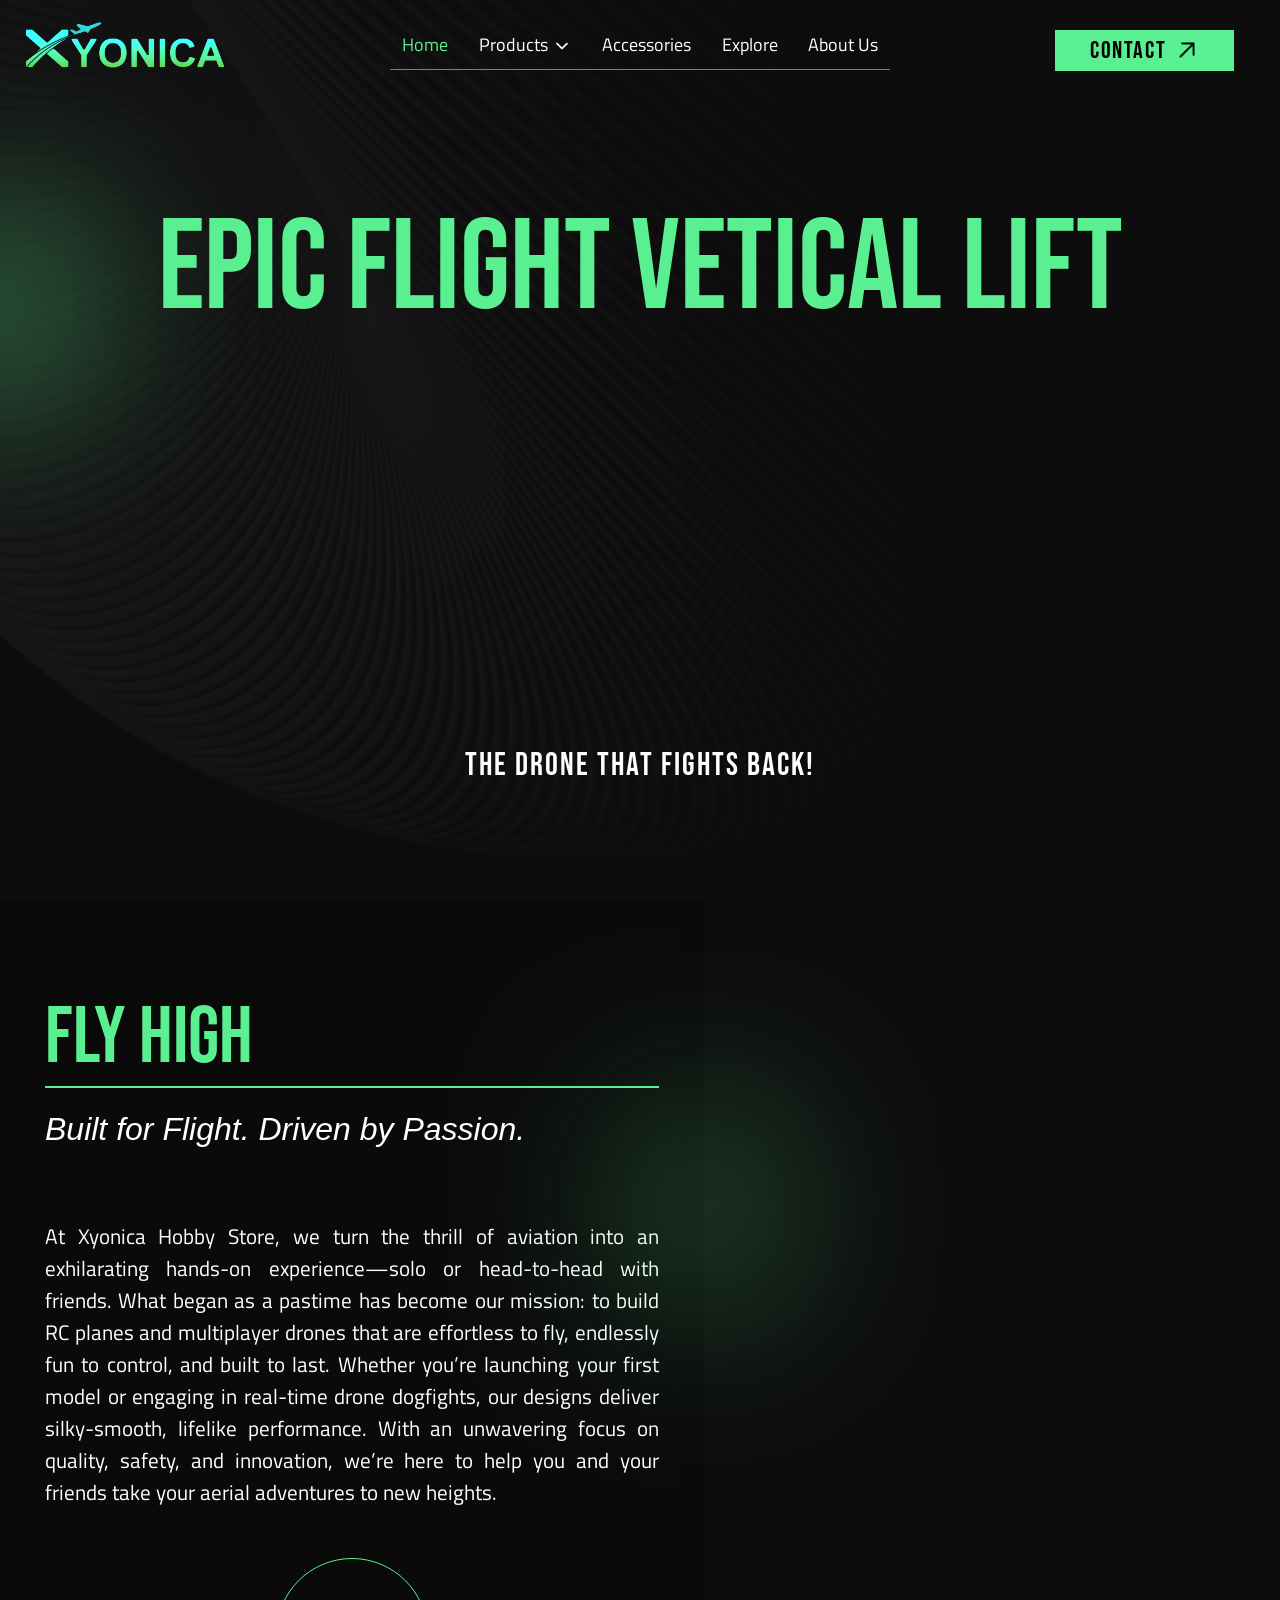
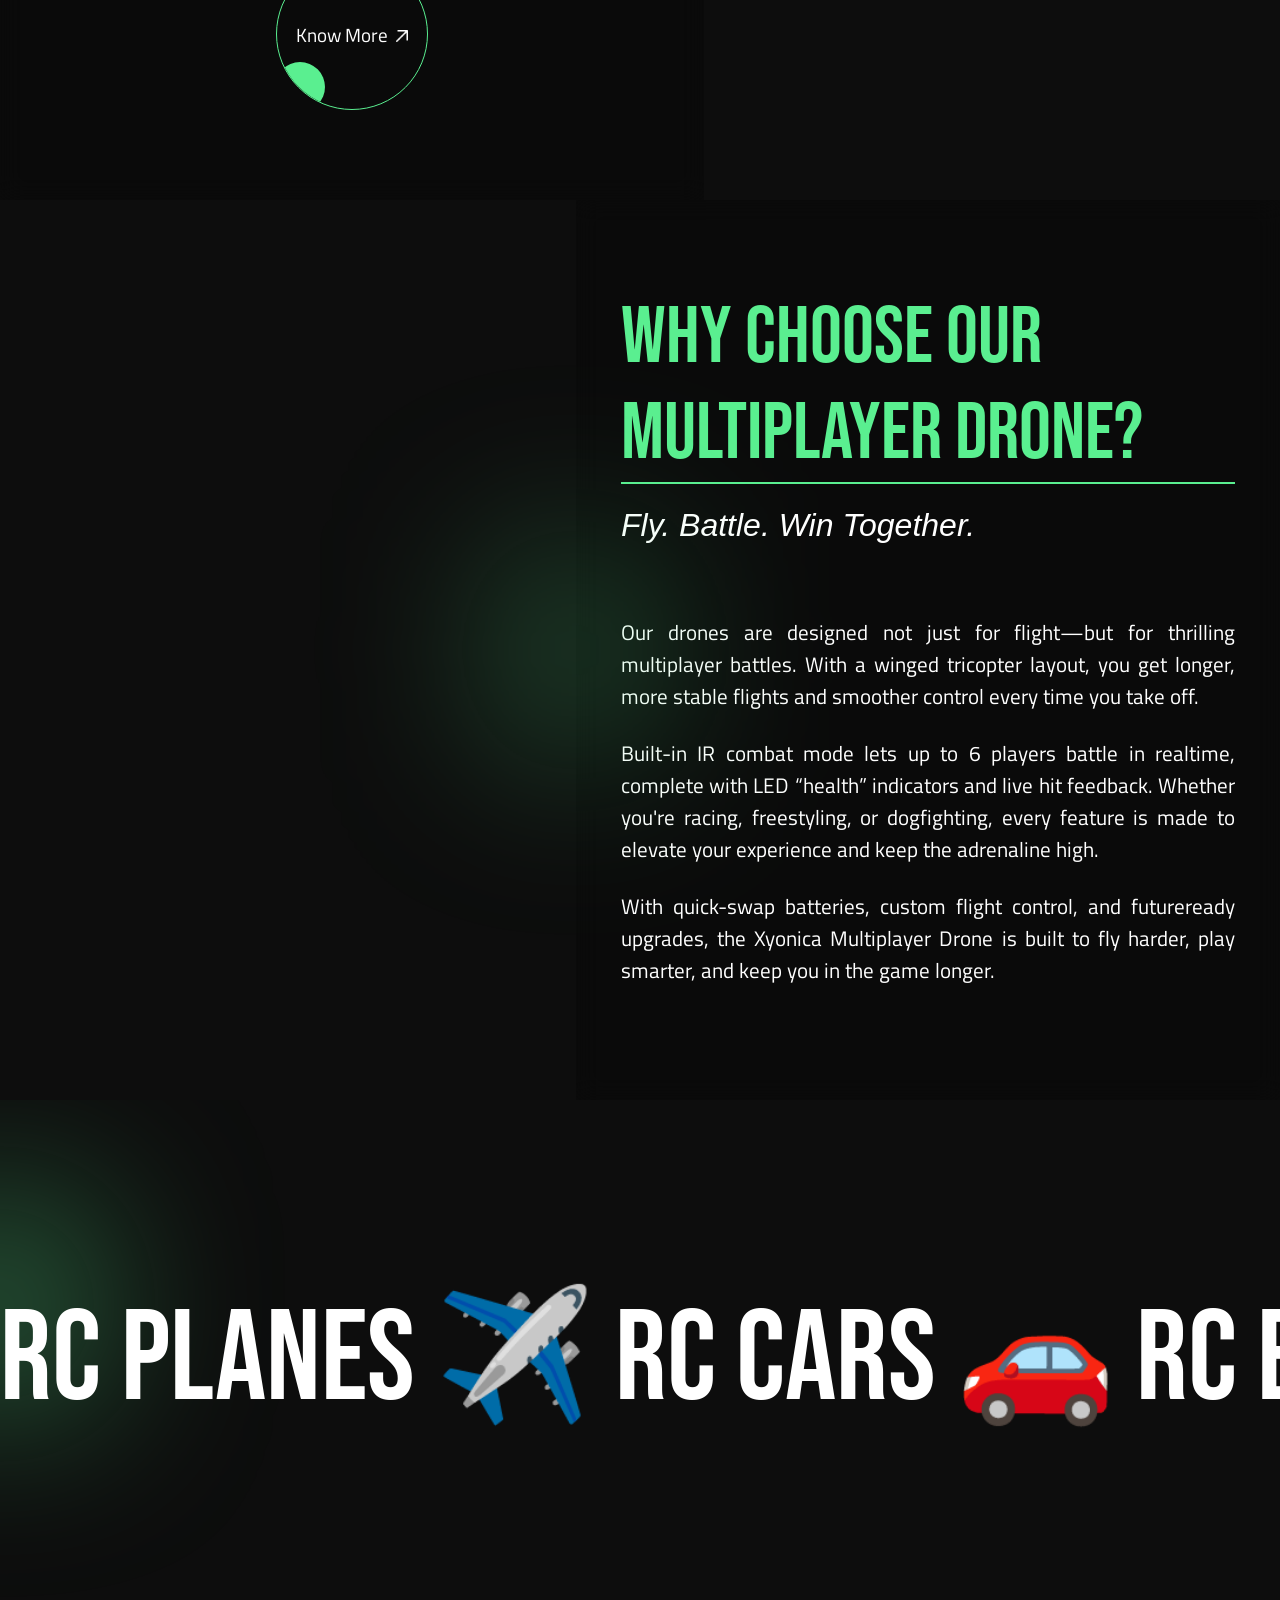
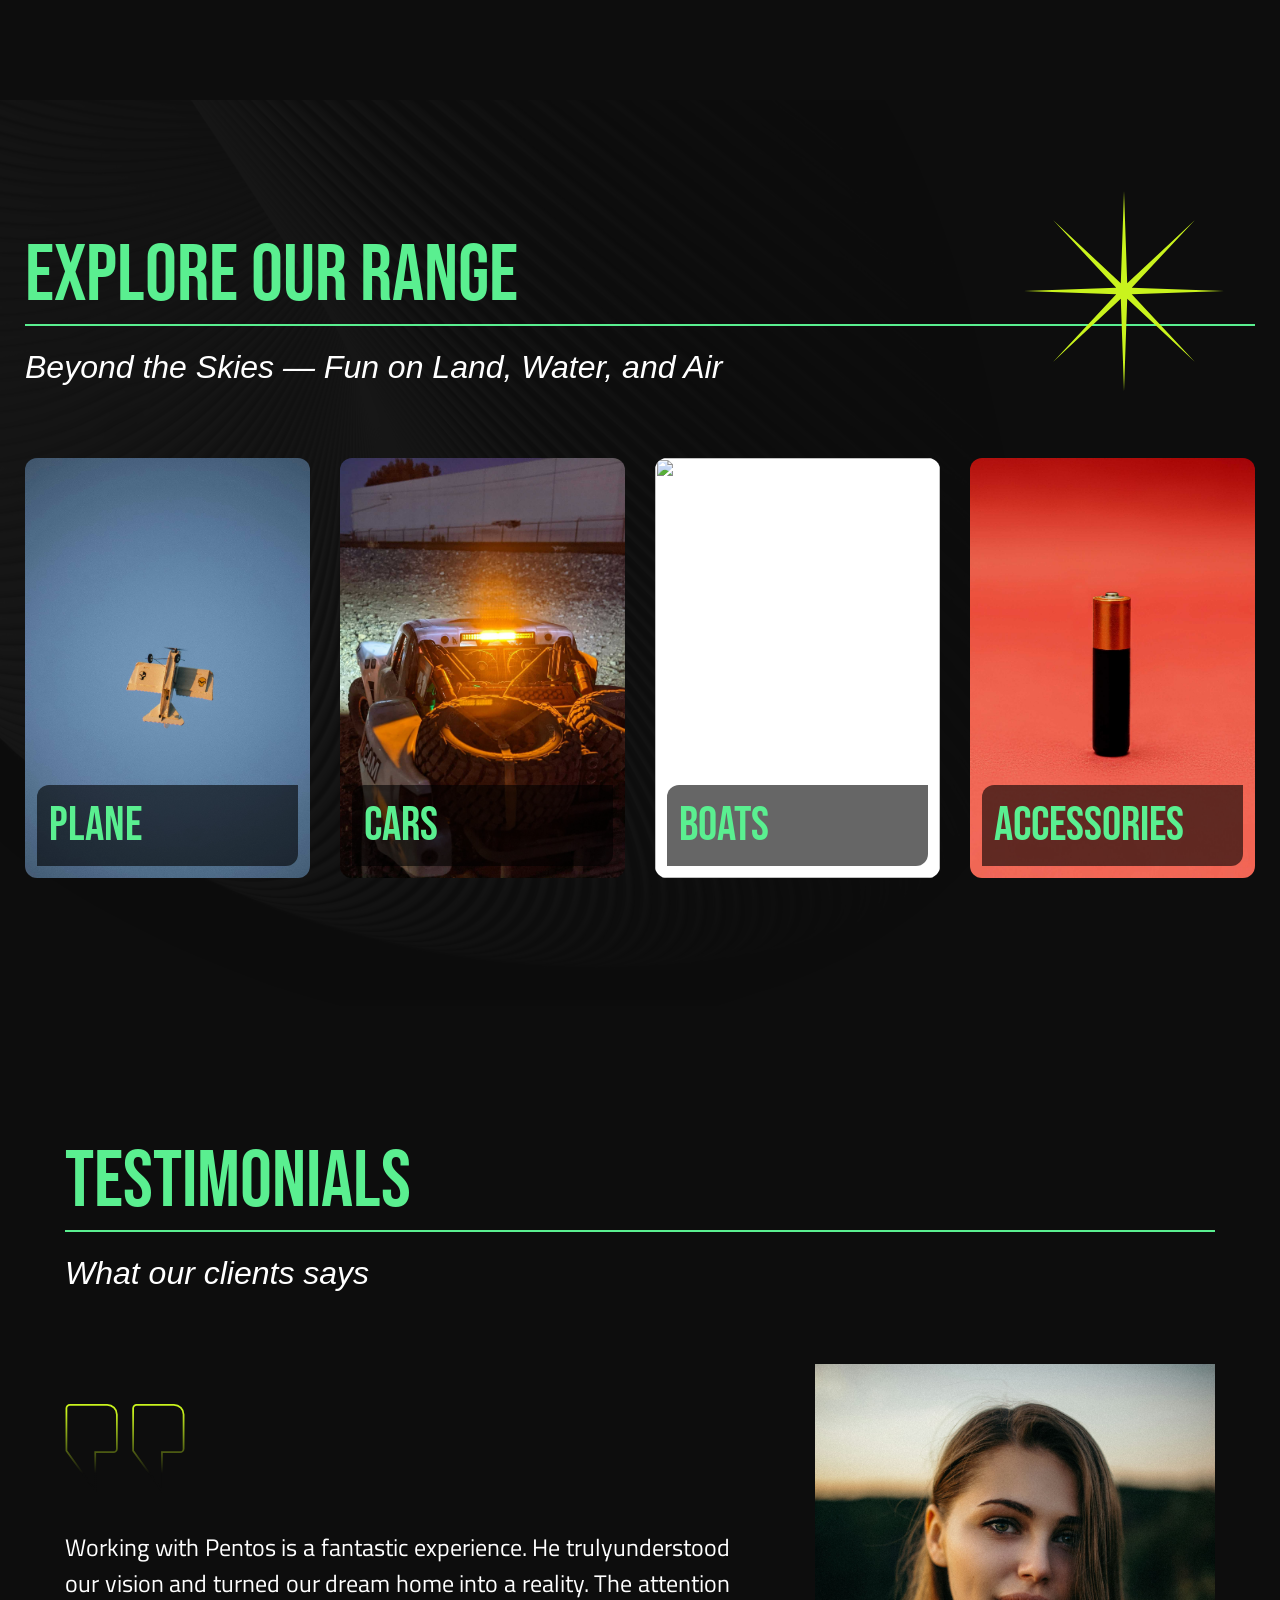
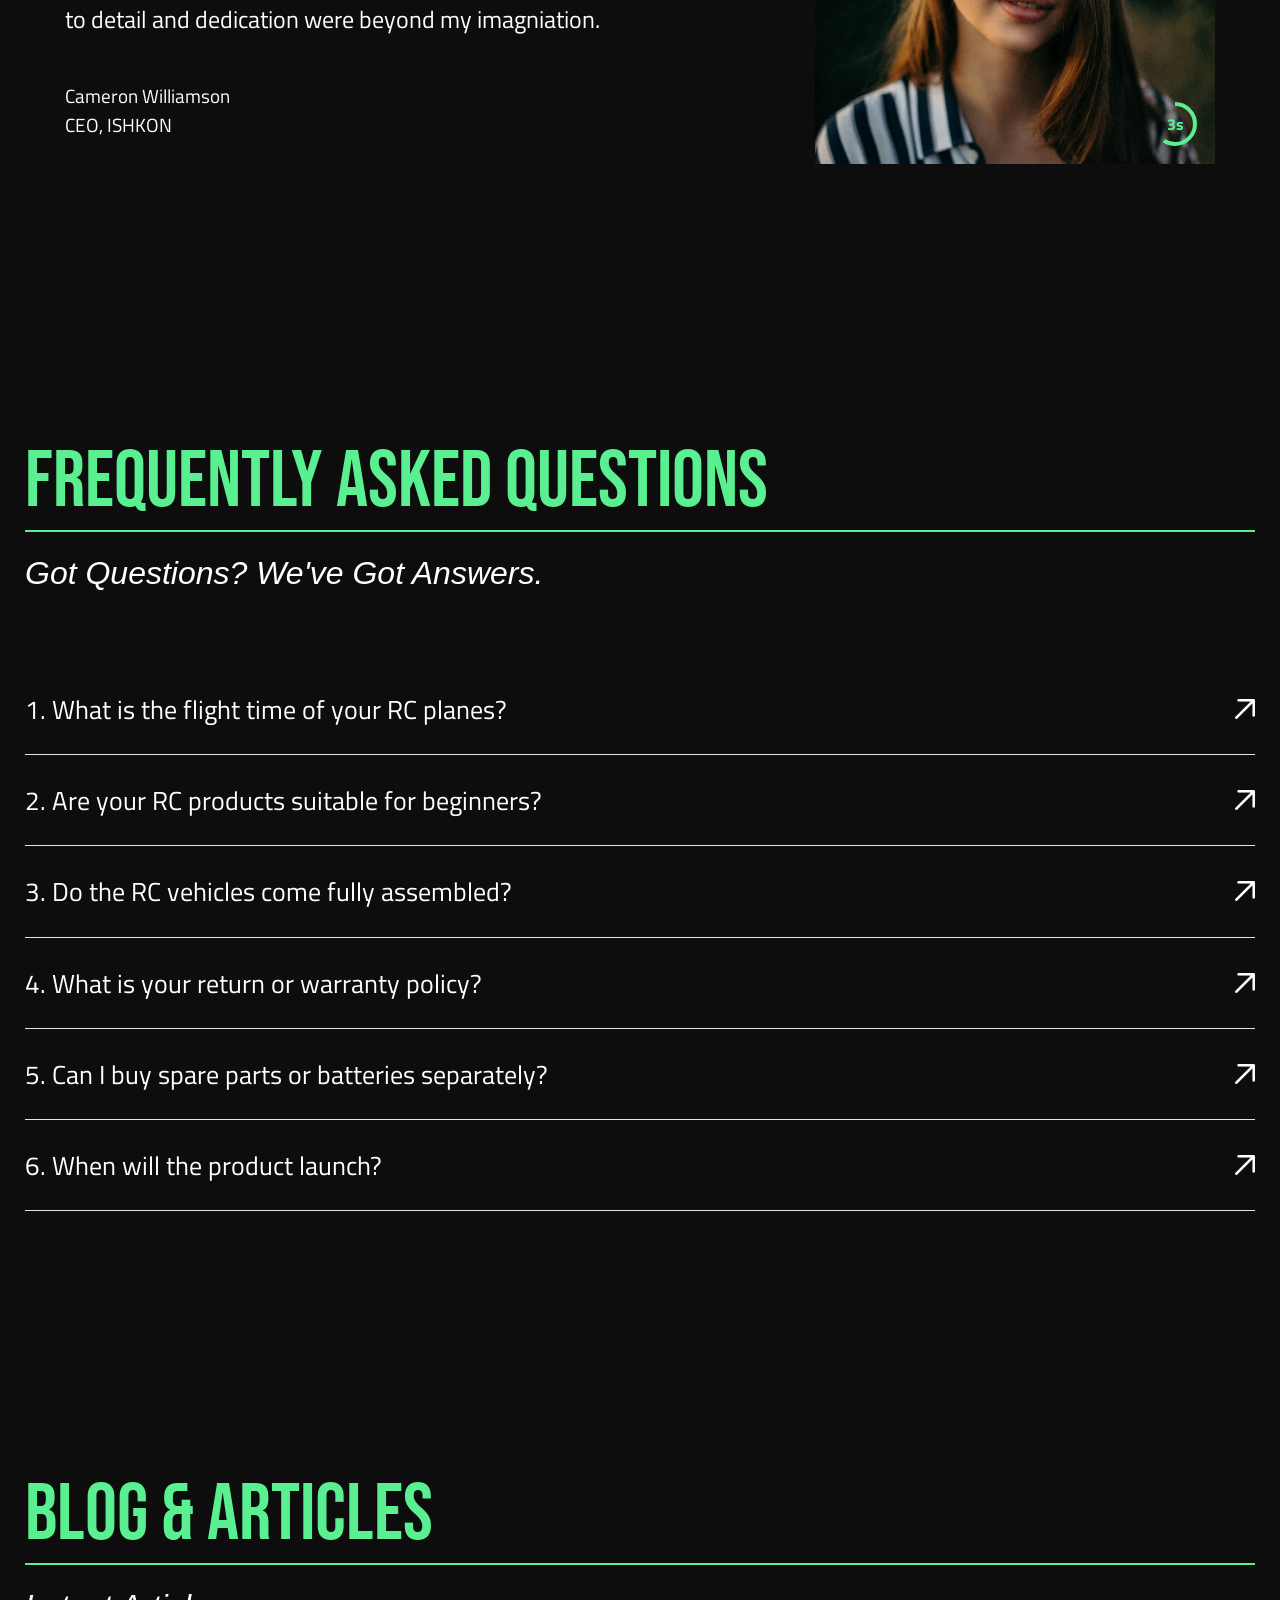
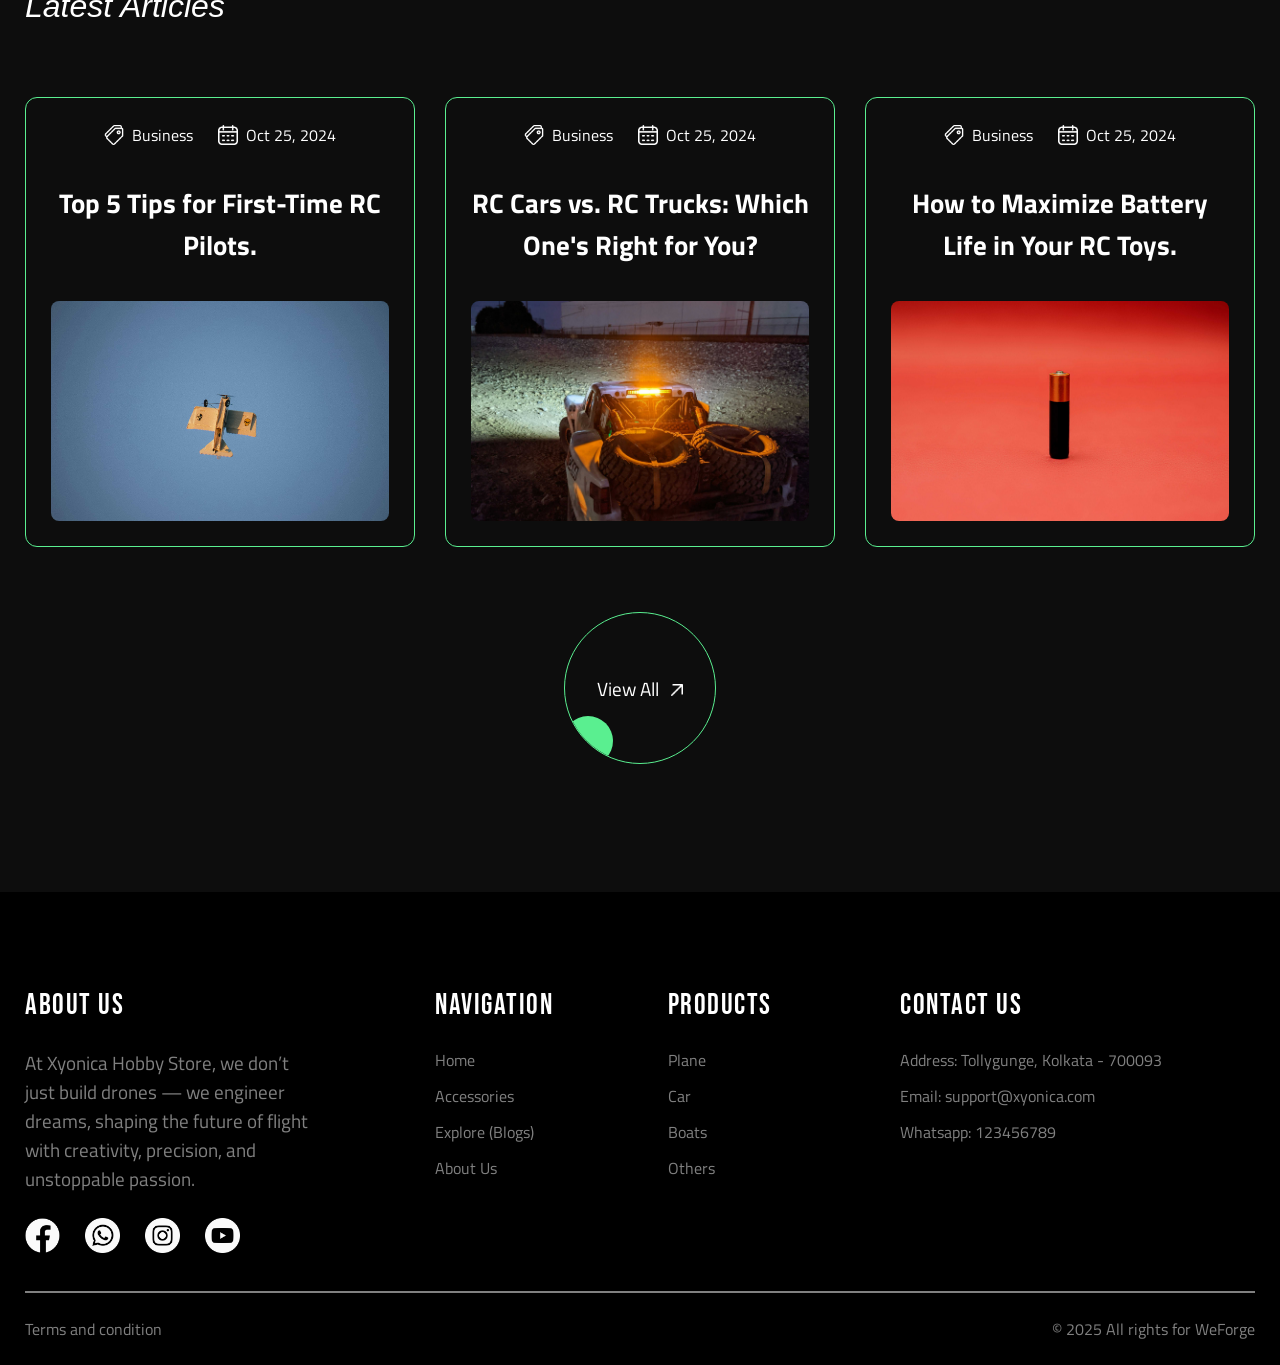
==== commit f1c76b87: "logo and color change" ====
--- a/index.html
+++ b/index.html
@@ -13,7 +13,9 @@
     <nav>
         <div class="navigation">
             <a href="/">
-                <div class="logo">Xyonica.</div>
+                <div class="logo">
+                    <img src="./assets/logo/logo_big.png" alt="">
+                </div>
             </a>
             <div class="menu-list">
                 <a href="#" class="active">Home</a>
--- a/style/style.css
+++ b/style/style.css
@@ -1,7 +1,8 @@
 @import url('https://fonts.googleapis.com/css2?family=Bebas+Neue&family=Titillium+Web:ital,wght@0,200;0,300;0,400;0,600;0,700;0,900;1,200;1,300;1,400;1,600;1,700&display=swap');
 
 :root{
-    --primary-color:#C9F31D;    
+    /* --primary-color:#C9F31D;     */
+    --primary-color:#5AEF90;    
     --barkground1: #0D0D0D;
 
     --font-bold: "Bebas Neue", sans-serif;
@@ -10,6 +11,7 @@
     --transition: all .5s ease-in-out;
 
     --img-to-white:brightness(0) saturate(100%) invert(100%) sepia(100%) saturate(0%) hue-rotate(288deg) brightness(102%) contrast(102%);
+    --img-to-primary:brightness(0) saturate(100%) invert(79%) sepia(87%) saturate(355%) hue-rotate(70deg) brightness(98%) contrast(91%);
 }
 
 *{
@@ -193,6 +195,10 @@
     font-size: 2.1rem;
     letter-spacing: 2px;
 }
+.navigation .logo img{    
+    width: 100%;
+    object-fit: contain;
+}
 .navigation .menu-list{
     /* max-width: 450px; */
     width: 100%;
@@ -242,7 +248,7 @@
     width: 100%;
 }
 .navigation .menu-list a.active{
-    color: #C9F31D;    
+    color: var(--primary-color);    
 }
 
 .menu-list .dropdown {
@@ -537,10 +543,10 @@
 }
 .accordion button[aria-expanded='true'] img{
     transform: rotate(90deg);
-    filter: brightness(0) saturate(100%) invert(95%) sepia(65%) saturate(5948%) hue-rotate(12deg) brightness(101%) contrast(90%);
+    filter: var(--img-to-primary);
 }
 .accordion button:hover img{    
-    filter: brightness(0) saturate(100%) invert(95%) sepia(65%) saturate(5948%) hue-rotate(12deg) brightness(101%) contrast(90%);
+    filter: var(--img-to-primary);
 }
 .accordion button[aria-expanded='true'] {
     color: var(--primary-color);
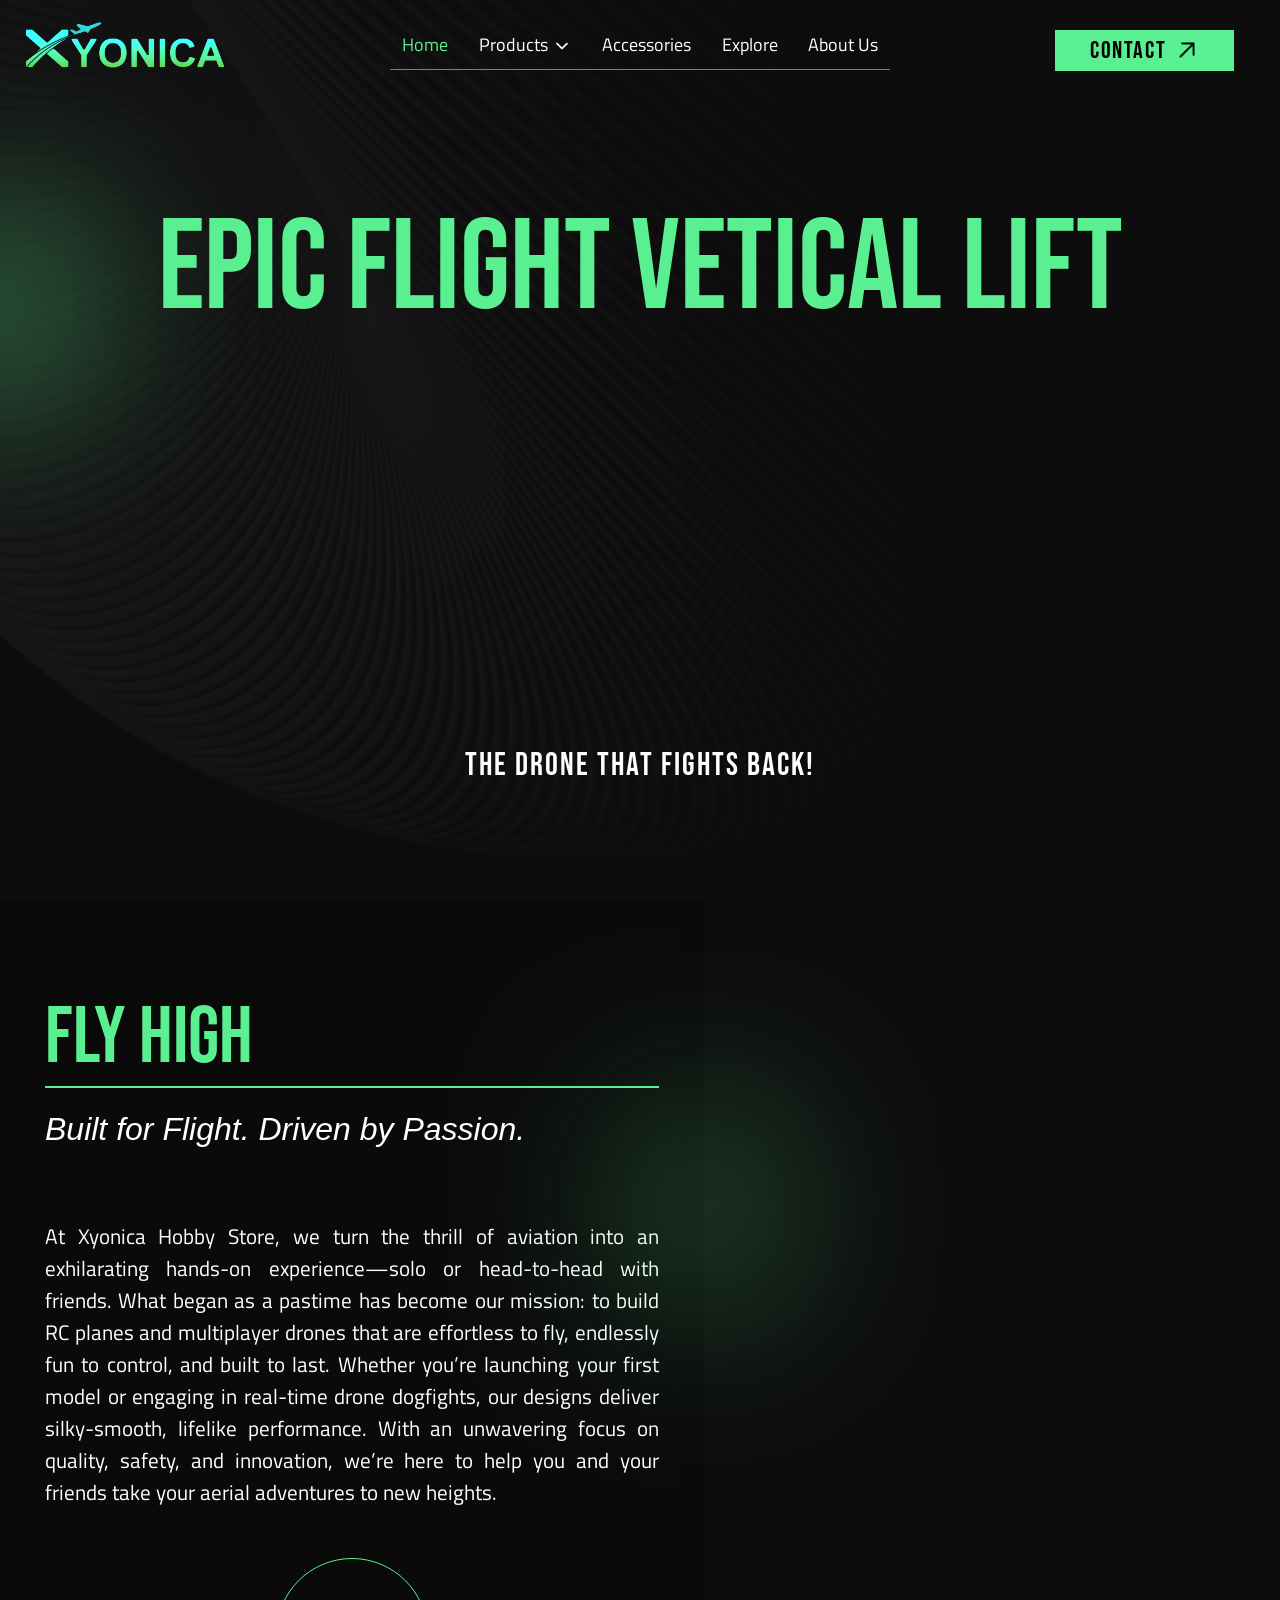
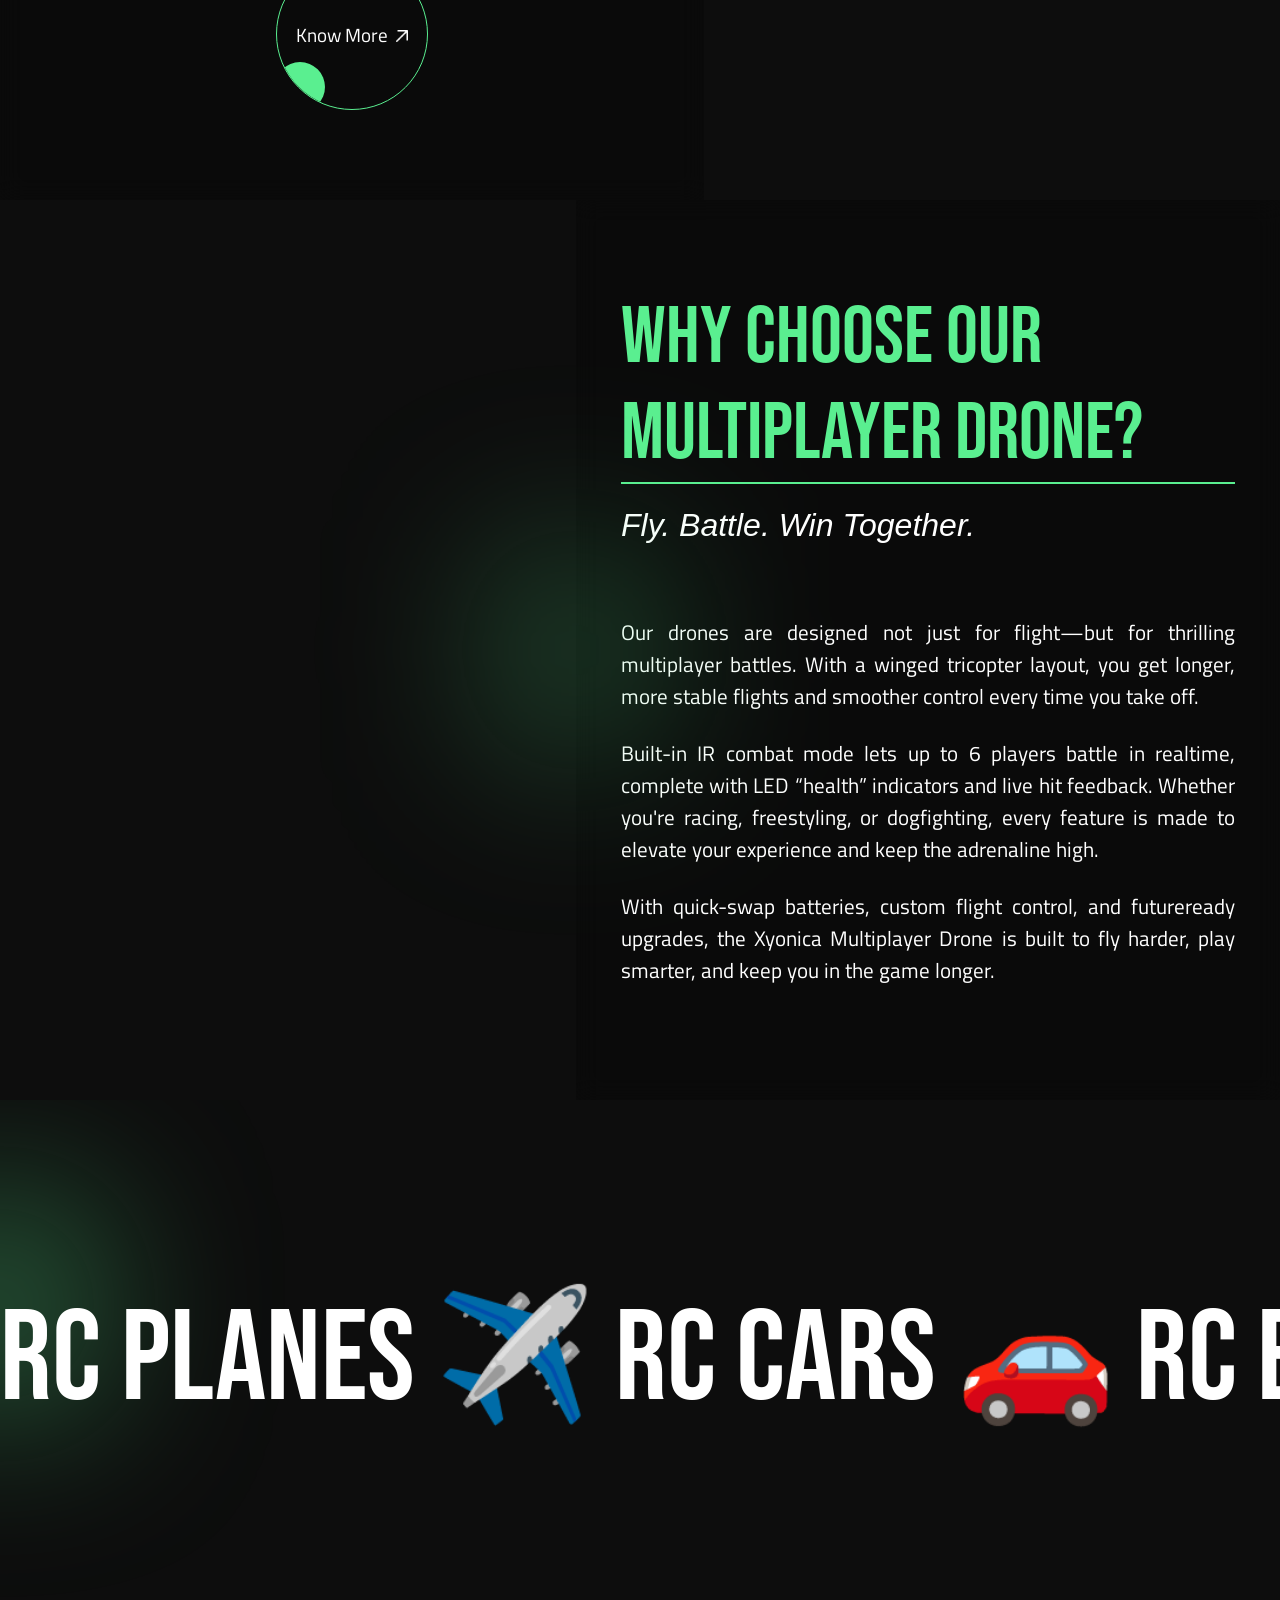
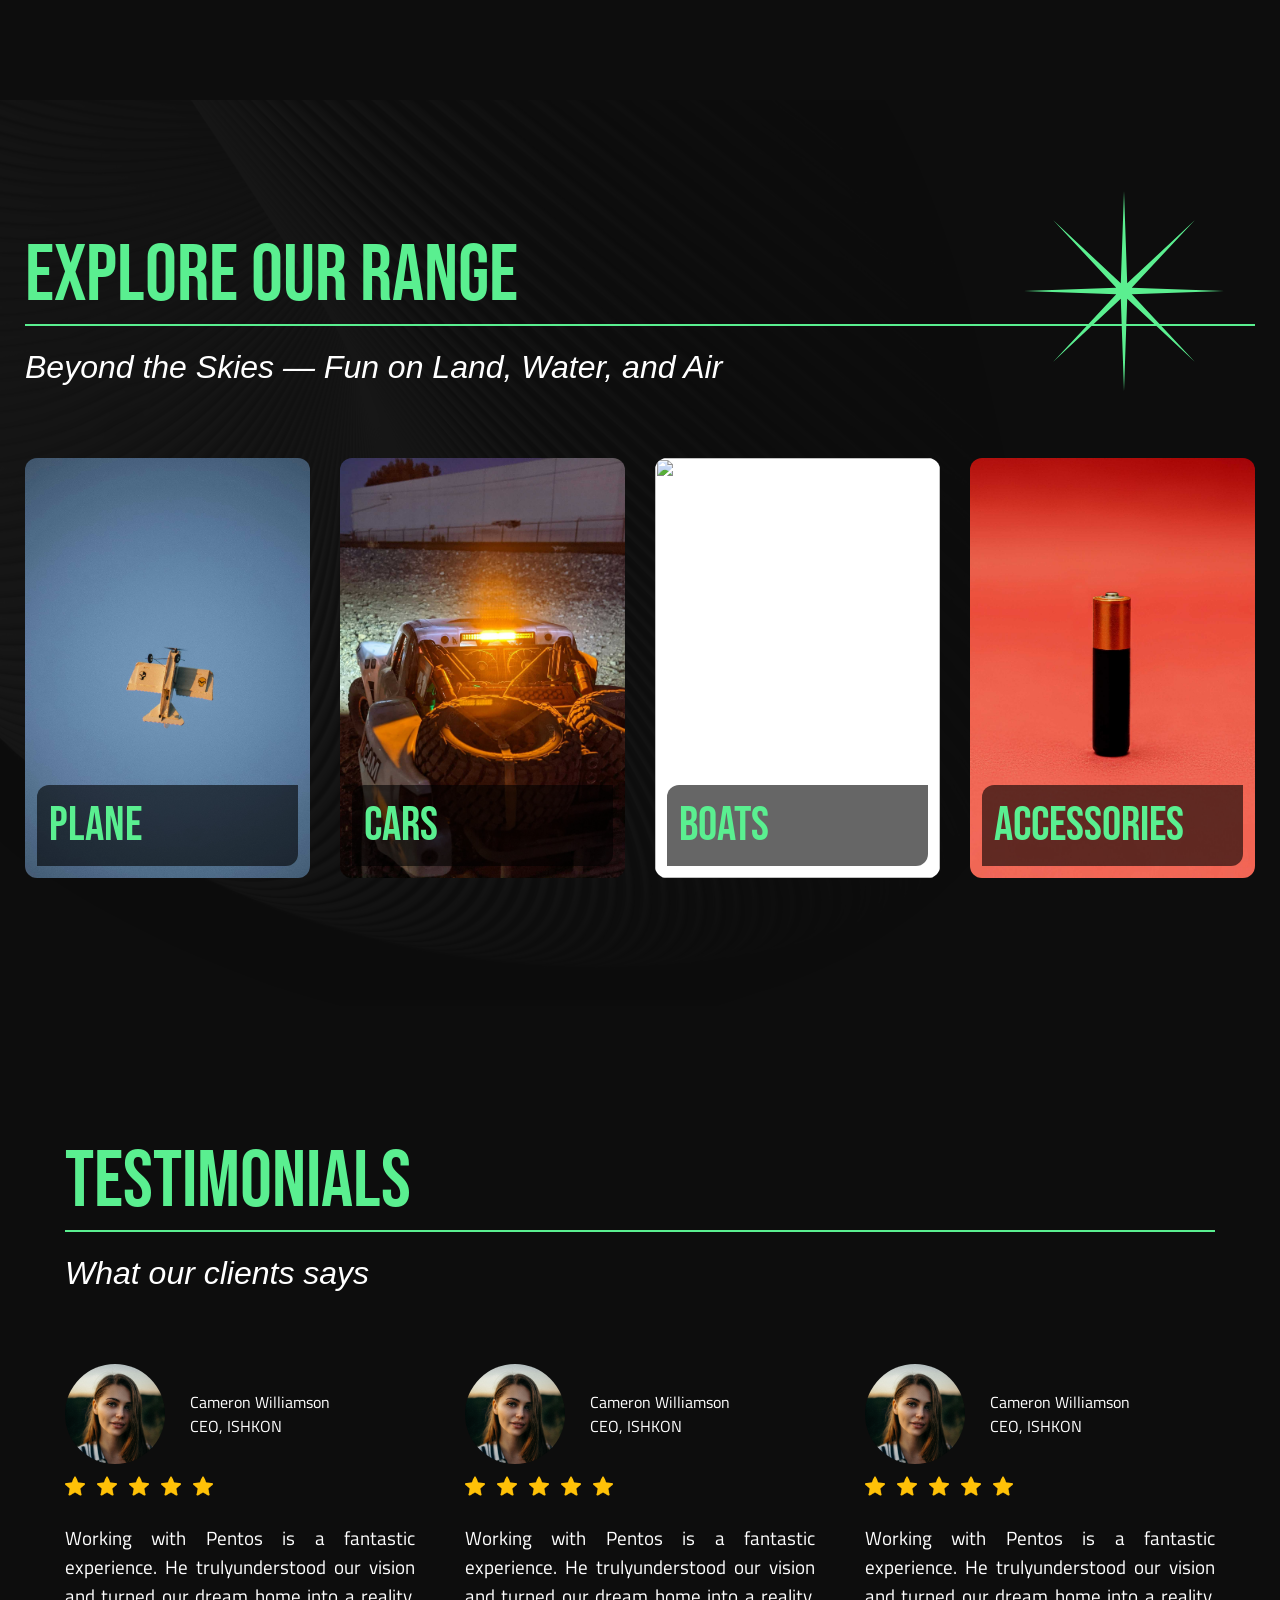
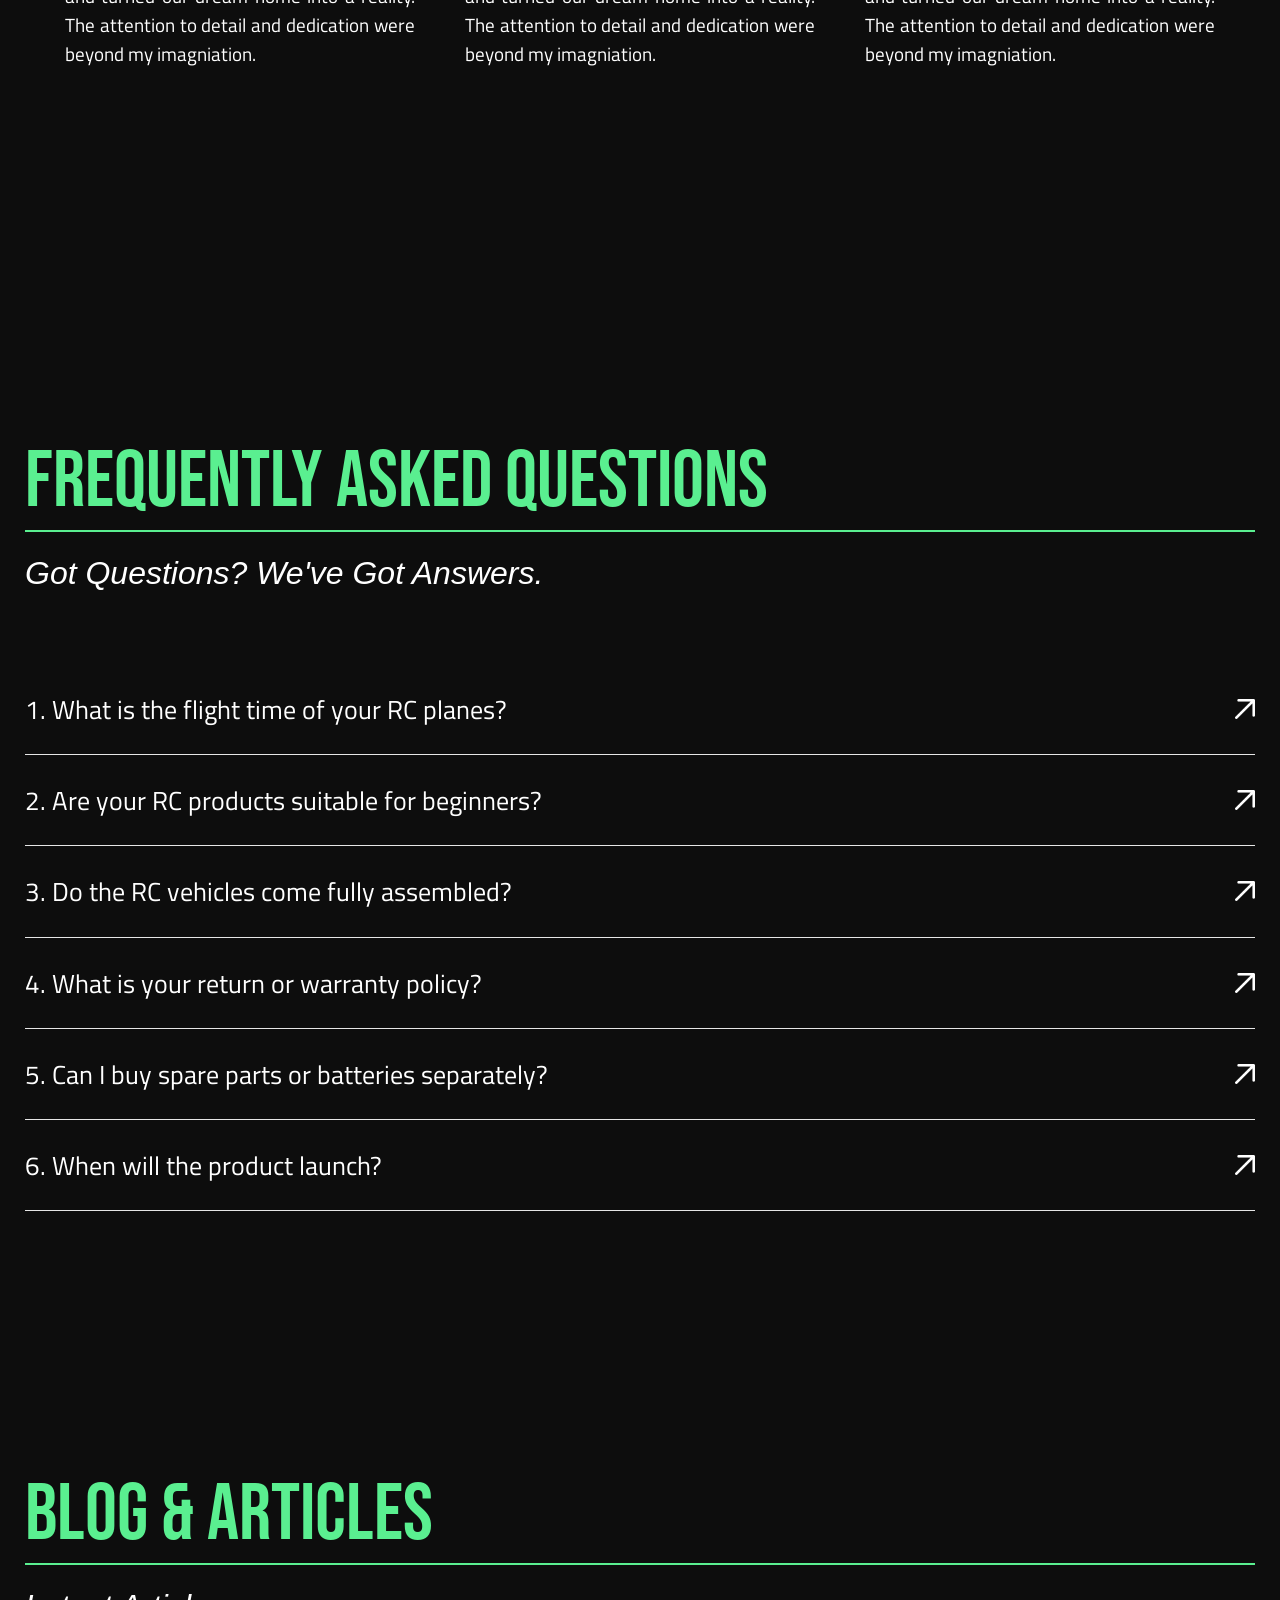
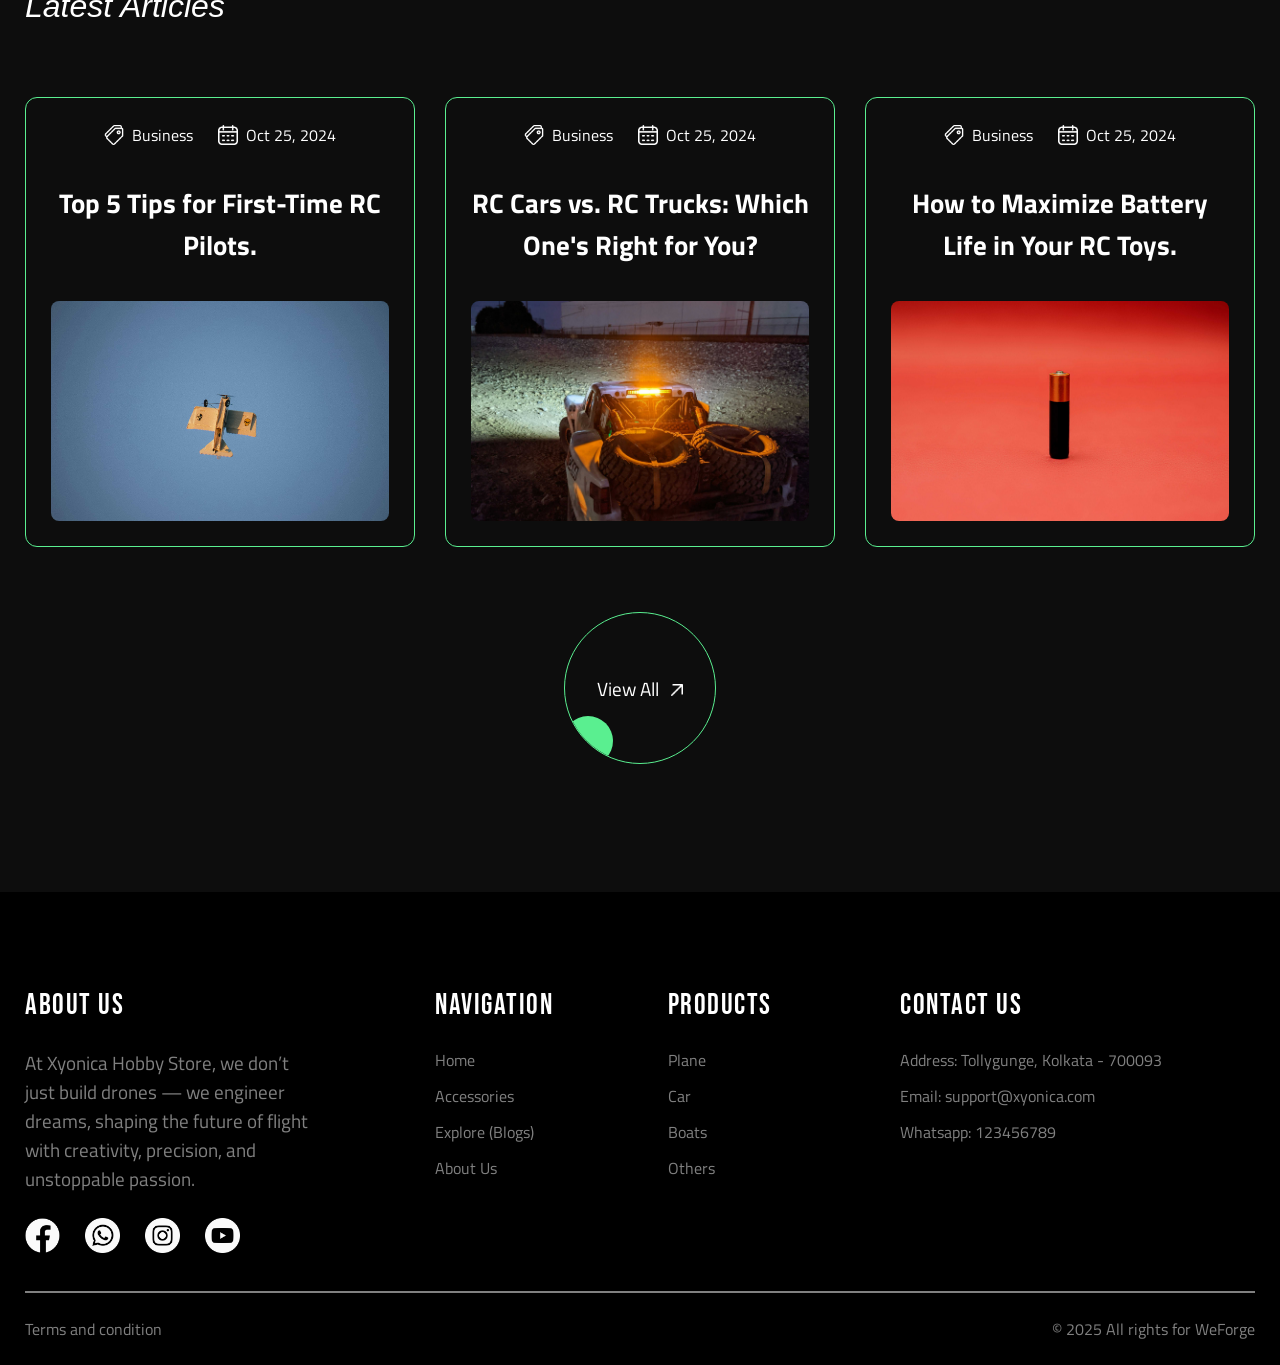
==== commit 0996679c: "testimonial correction" ====
--- a/index.html
+++ b/index.html
@@ -181,68 +181,103 @@
             <div class="swiper testimonial-slider">
                 <div class="swiper-wrapper">
                     <div class="swiper-slide">
-                        <div class="testimonial-card">                
-                            <div class="comment">
-                                <img src="./assets/quot.svg" alt="icon">
-                                <p>Working with Pentos is a fantastic experience. He trulyunderstood our vision and turned our dream home into a reality. The attention to detail and dedication were beyond my imagniation.</p>
-
-                                <div class="name">Cameron Williamson <br><span>CEO, ISHKON</span></div>
-                            </div>
+                        <div class="testimonial-card">   
                             <div class="profile">
                                 <img src="./assets/14.jpg" alt="">
-                            </div>
+                                <div class="name">Cameron Williamson <br><span>CEO, ISHKON</span></div>
+                            </div>             
+                            <div class="rating">
+                                <img src="./assets/star.png" alt="">
+                                <img src="./assets/star.png" alt="">
+                                <img src="./assets/star.png" alt="">
+                                <img src="./assets/star.png" alt="">
+                                <img src="./assets/star.png" alt="">
+                            </div>
+                            <div class="comment">
+                                <!-- <img src="./assets/quot.svg" alt="icon"> -->
+                                <p>Working with Pentos is a fantastic experience. He trulyunderstood our vision and turned our dream home into a reality. The attention to detail and dedication were beyond my imagniation.</p>                                
+                            </div>
+
                         </div>
                     </div>
                     <div class="swiper-slide">
                         <div class="testimonial-card">                
-                            <div class="comment">
-                                <img src="./assets/quot.svg" alt="icon">
-                                <p>Working with Pentos is a fantastic experience. He trulyunderstood our vision and turned our dream home into a reality. The attention to detail and dedication were beyond my imagniation.</p>
-
-                                <div class="name">Cameron Williamson <br><span>CEO, ISHKON</span></div>
-                            </div>
                             <div class="profile">
                                 <img src="./assets/14.jpg" alt="">
-                            </div>
+                                <div class="name">Cameron Williamson <br><span>CEO, ISHKON</span></div>
+                            </div>
+                            <div class="rating">
+                                <img src="./assets/star.png" alt="">
+                                <img src="./assets/star.png" alt="">
+                                <img src="./assets/star.png" alt="">
+                                <img src="./assets/star.png" alt="">
+                                <img src="./assets/star.png" alt="">
+                            </div>
+                            <div class="comment">
+                                <!-- <img src="./assets/quot.svg" alt="icon"> -->
+                                <p>Working with Pentos is a fantastic experience. He trulyunderstood our vision and turned our dream home into a reality. The attention to detail and dedication were beyond my imagniation.</p>                                
+                            </div>
+                            
                         </div>
                     </div>
                     <div class="swiper-slide">
                         <div class="testimonial-card">                
-                            <div class="comment">
-                                <img src="./assets/quot.svg" alt="icon">
-                                <p>Working with Pentos is a fantastic experience. He trulyunderstood our vision and turned our dream home into a reality. The attention to detail and dedication were beyond my imagniation.</p>
-
-                                <div class="name">Cameron Williamson <br><span>CEO, ISHKON</span></div>
-                            </div>
                             <div class="profile">
                                 <img src="./assets/14.jpg" alt="">
-                            </div>
+                                <div class="name">Cameron Williamson <br><span>CEO, ISHKON</span></div>
+                            </div>
+                            <div class="rating">
+                                <img src="./assets/star.png" alt="">
+                                <img src="./assets/star.png" alt="">
+                                <img src="./assets/star.png" alt="">
+                                <img src="./assets/star.png" alt="">
+                                <img src="./assets/star.png" alt="">
+                            </div>
+                            <div class="comment">
+                                <!-- <img src="./assets/quot.svg" alt="icon"> -->
+                                <p>Working with Pentos is a fantastic experience. He trulyunderstood our vision and turned our dream home into a reality. The attention to detail and dedication were beyond my imagniation.</p>                                
+                            </div>
+                            
                         </div>
                     </div>
                     <div class="swiper-slide">
                         <div class="testimonial-card">                
-                            <div class="comment">
-                                <img src="./assets/quot.svg" alt="icon">
-                                <p>Working with Pentos is a fantastic experience. He trulyunderstood our vision and turned our dream home into a reality. The attention to detail and dedication were beyond my imagniation.</p>
-
-                                <div class="name">Cameron Williamson <br><span>CEO, ISHKON</span></div>
-                            </div>
                             <div class="profile">
                                 <img src="./assets/14.jpg" alt="">
-                            </div>
+                                <div class="name">Cameron Williamson <br><span>CEO, ISHKON</span></div>
+                            </div>
+                            <div class="rating">
+                                <img src="./assets/star.png" alt="">
+                                <img src="./assets/star.png" alt="">
+                                <img src="./assets/star.png" alt="">
+                                <img src="./assets/star.png" alt="">
+                                <img src="./assets/star.png" alt="">
+                            </div>
+                            <div class="comment">
+                                <!-- <img src="./assets/quot.svg" alt="icon"> -->
+                                <p>Working with Pentos is a fantastic experience. He trulyunderstood our vision and turned our dream home into a reality. The attention to detail and dedication were beyond my imagniation.</p>                                
+                            </div>
+                            
                         </div>
                     </div>
                     <div class="swiper-slide">
                         <div class="testimonial-card">                
-                            <div class="comment">
-                                <img src="./assets/quot.svg" alt="icon">
-                                <p>Working with Pentos is a fantastic experience. He trulyunderstood our vision and turned our dream home into a reality. The attention to detail and dedication were beyond my imagniation.</p>
-
-                                <div class="name">Cameron Williamson <br><span>CEO, ISHKON</span></div>
-                            </div>
                             <div class="profile">
                                 <img src="./assets/14.jpg" alt="">
-                            </div>
+                                <div class="name">Cameron Williamson <br><span>CEO, ISHKON</span></div>
+                            </div>
+                            <div class="rating">
+                                <img src="./assets/star.png" alt="">
+                                <img src="./assets/star.png" alt="">
+                                <img src="./assets/star.png" alt="">
+                                <img src="./assets/star.png" alt="">
+                                <img src="./assets/star.png" alt="">
+                            </div>
+                            <div class="comment">
+                                <!-- <img src="./assets/quot.svg" alt="icon"> -->
+                                <p>Working with Pentos is a fantastic experience. He trulyunderstood our vision and turned our dream home into a reality. The attention to detail and dedication were beyond my imagniation.</p>                                
+                            </div>
+                            
                         </div>
                     </div>
                 </div>
--- a/style/style.css
+++ b/style/style.css
@@ -60,6 +60,7 @@
 .rotate{
     animation: rotate 20s linear infinite;
     transform-origin: center;
+    filter: var(--img-to-primary)
 }
 @keyframes rotate {
   from {
@@ -585,14 +586,23 @@
 }
 .testimonial-section .testimonial-card{
     display: grid;
-    grid-template-columns: 1fr .5fr;        
-    gap: 85px;
+    grid-template-columns: 1fr;        
+    gap: 12px;
+}
+.testimonial-section .testimonial-card .rating{
+    display: flex;
+    gap: 12px;
+}
+.testimonial-section .testimonial-card .rating img{
+    height: 20px;
+    width: 20px;
+    object-fit: contain;
 }
 .testimonial-section .testimonial-card .comment{
     display: flex;
     flex-direction: column;
     justify-content: space-between;
-    padding: 25px 0;    
+    padding: 15px 0 25px;    
 
 }
 .testimonial-section .testimonial-card .comment img{
@@ -601,18 +611,21 @@
     object-fit: contain;
 }
 .testimonial-section .testimonial-card .comment p{
-    font-size: 1.5rem;
+    font-size: 1.2rem;
 }
 .testimonial-section .testimonial-card .comment .name{
     font-size: 1.2rem;
 }
 .testimonial-section .testimonial-card .profile{
-    background: white;
-    height: 400px;
-    border-radius: 25px;
+    /* background: white;         */
+    display: flex;
+    align-items: center;
+    gap: 25px;
 }
 .testimonial-section .testimonial-card .profile img{
-    height: 100%;
+    height: 100px;
+    width: 100px;
+    border-radius: 50%;        
     object-fit: cover;
 }
 
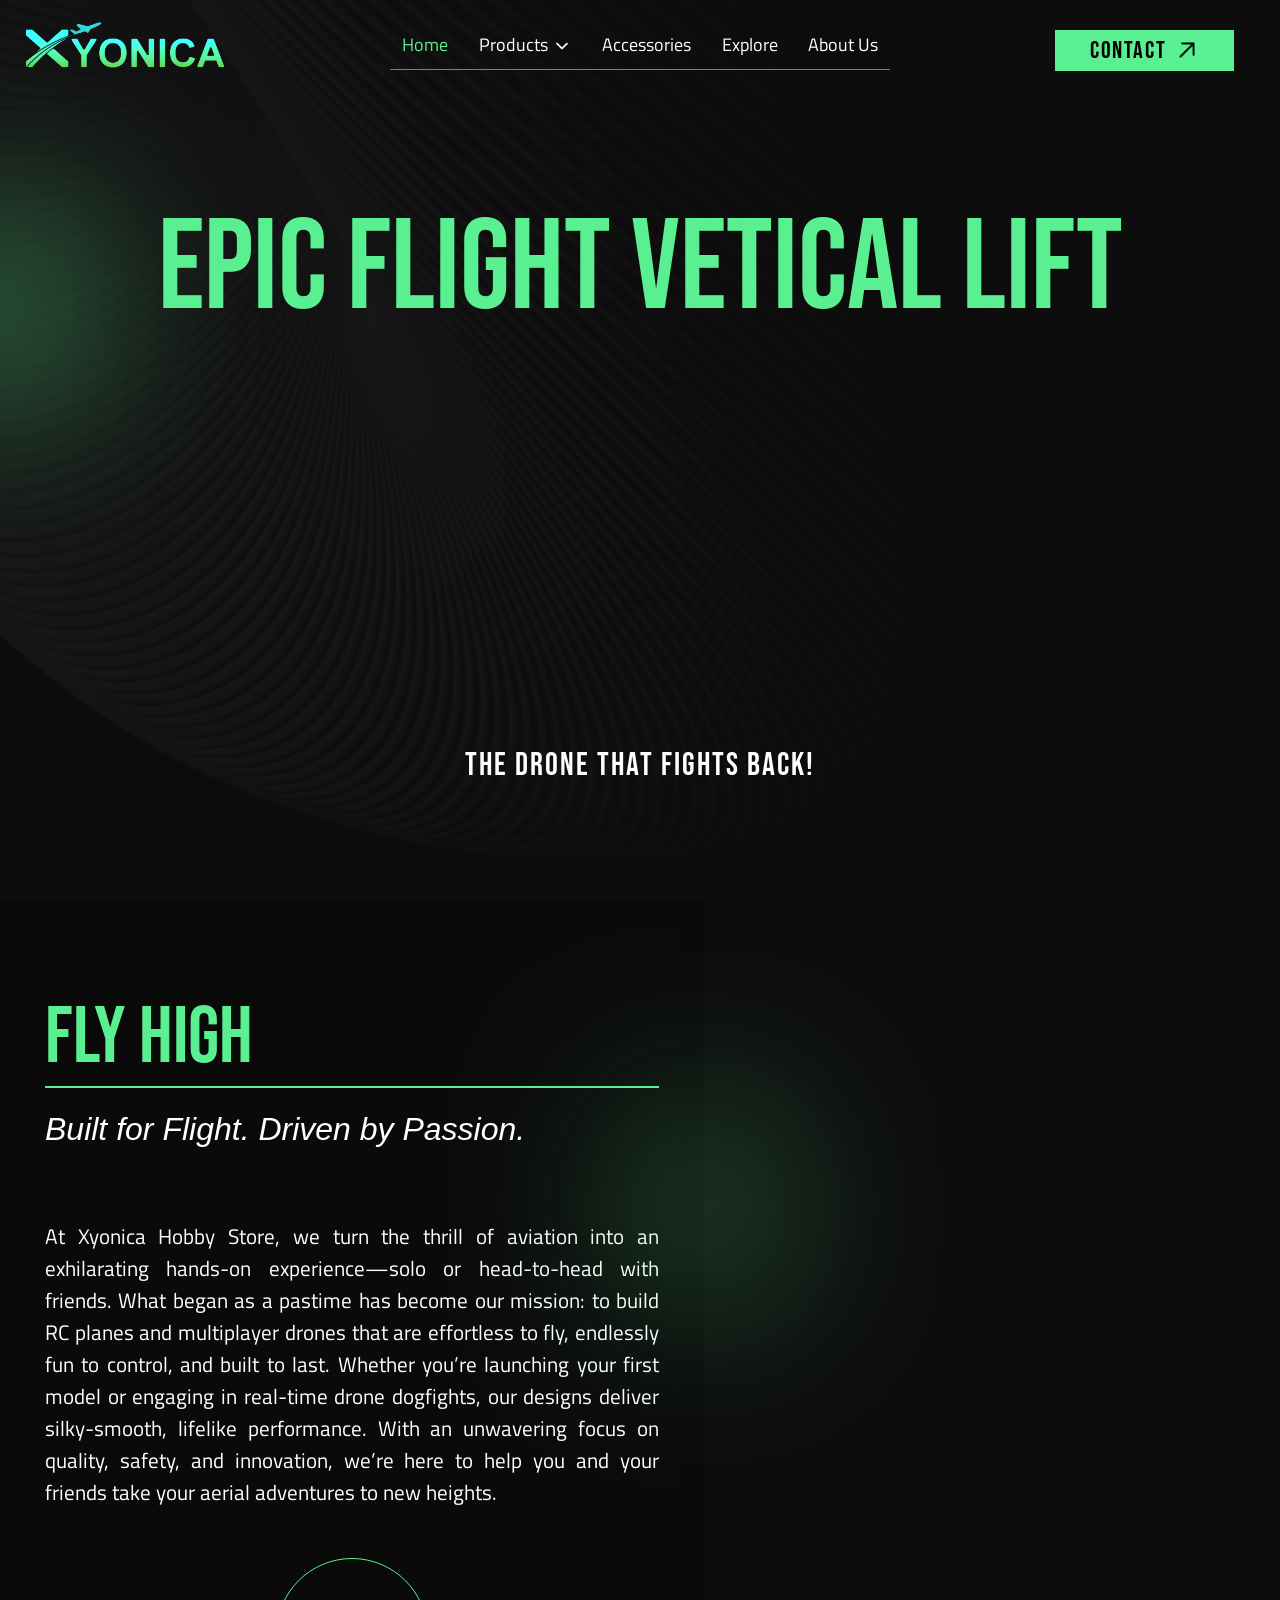
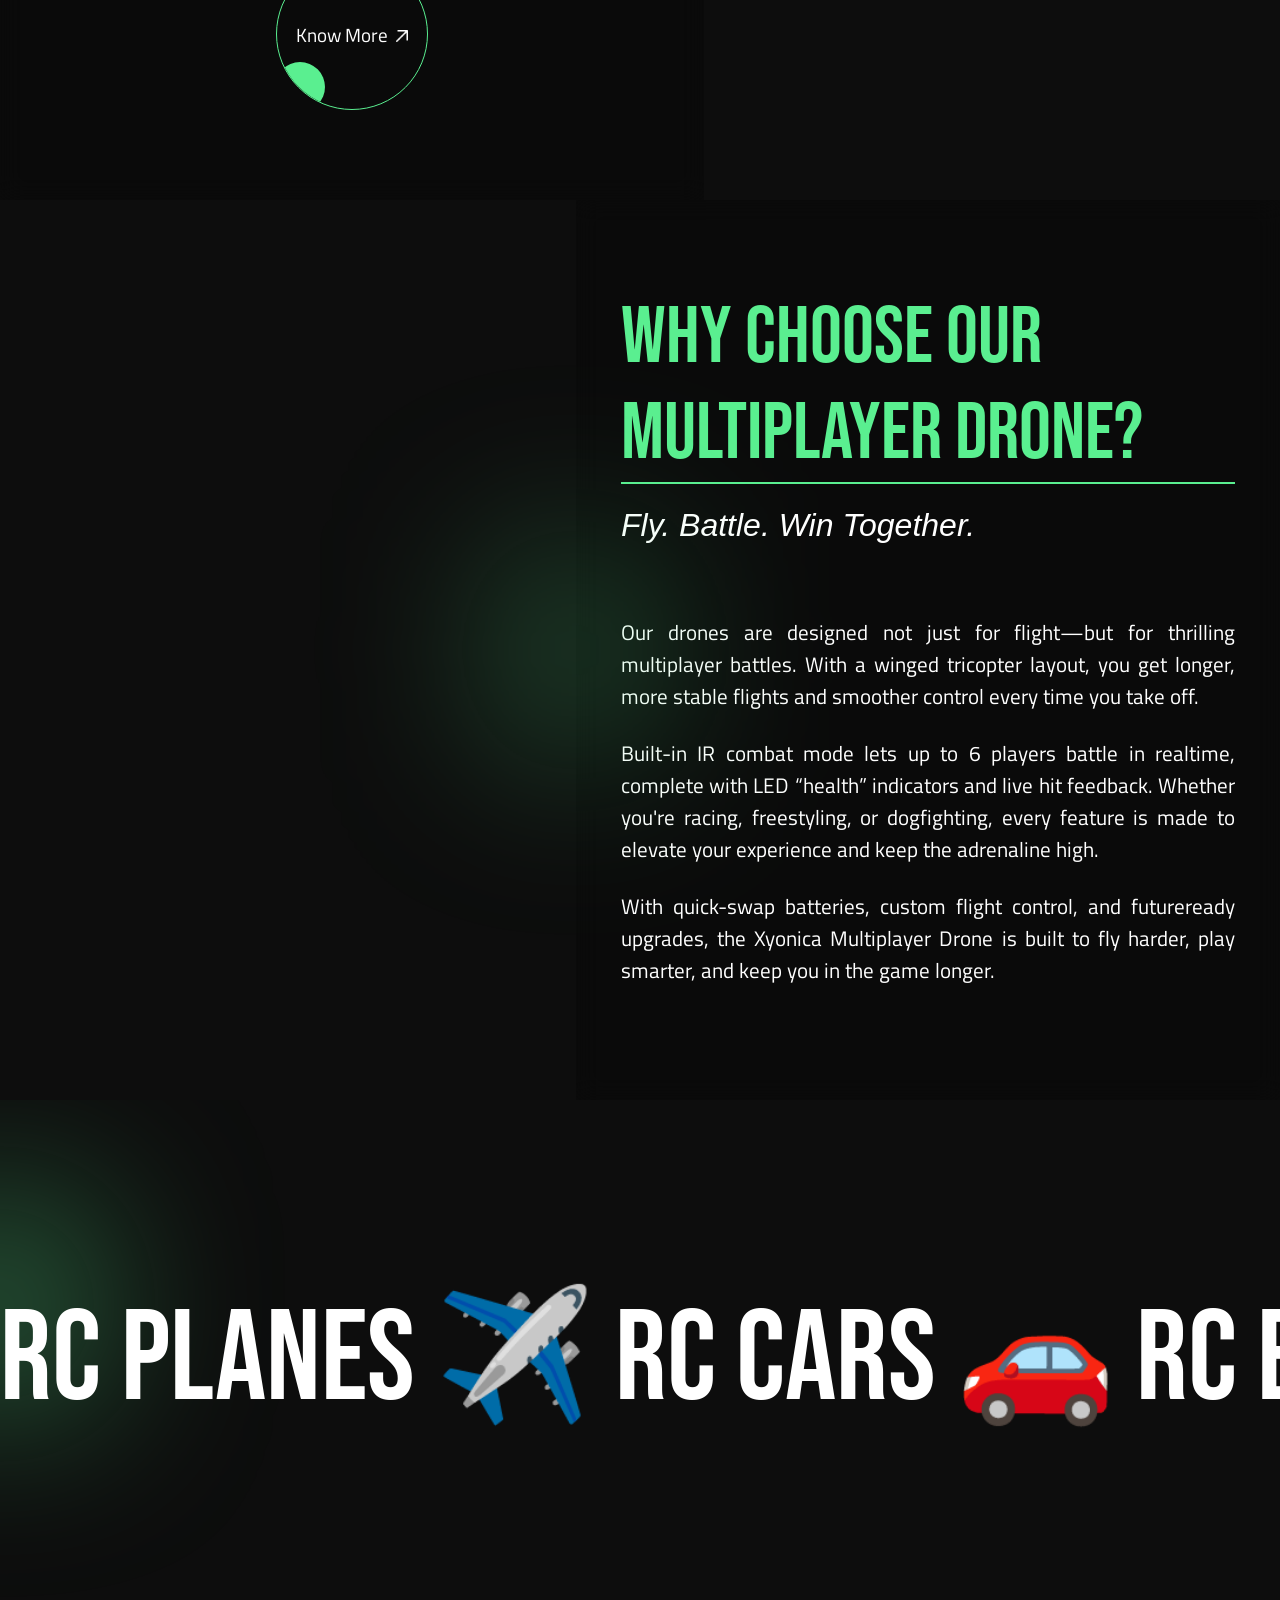
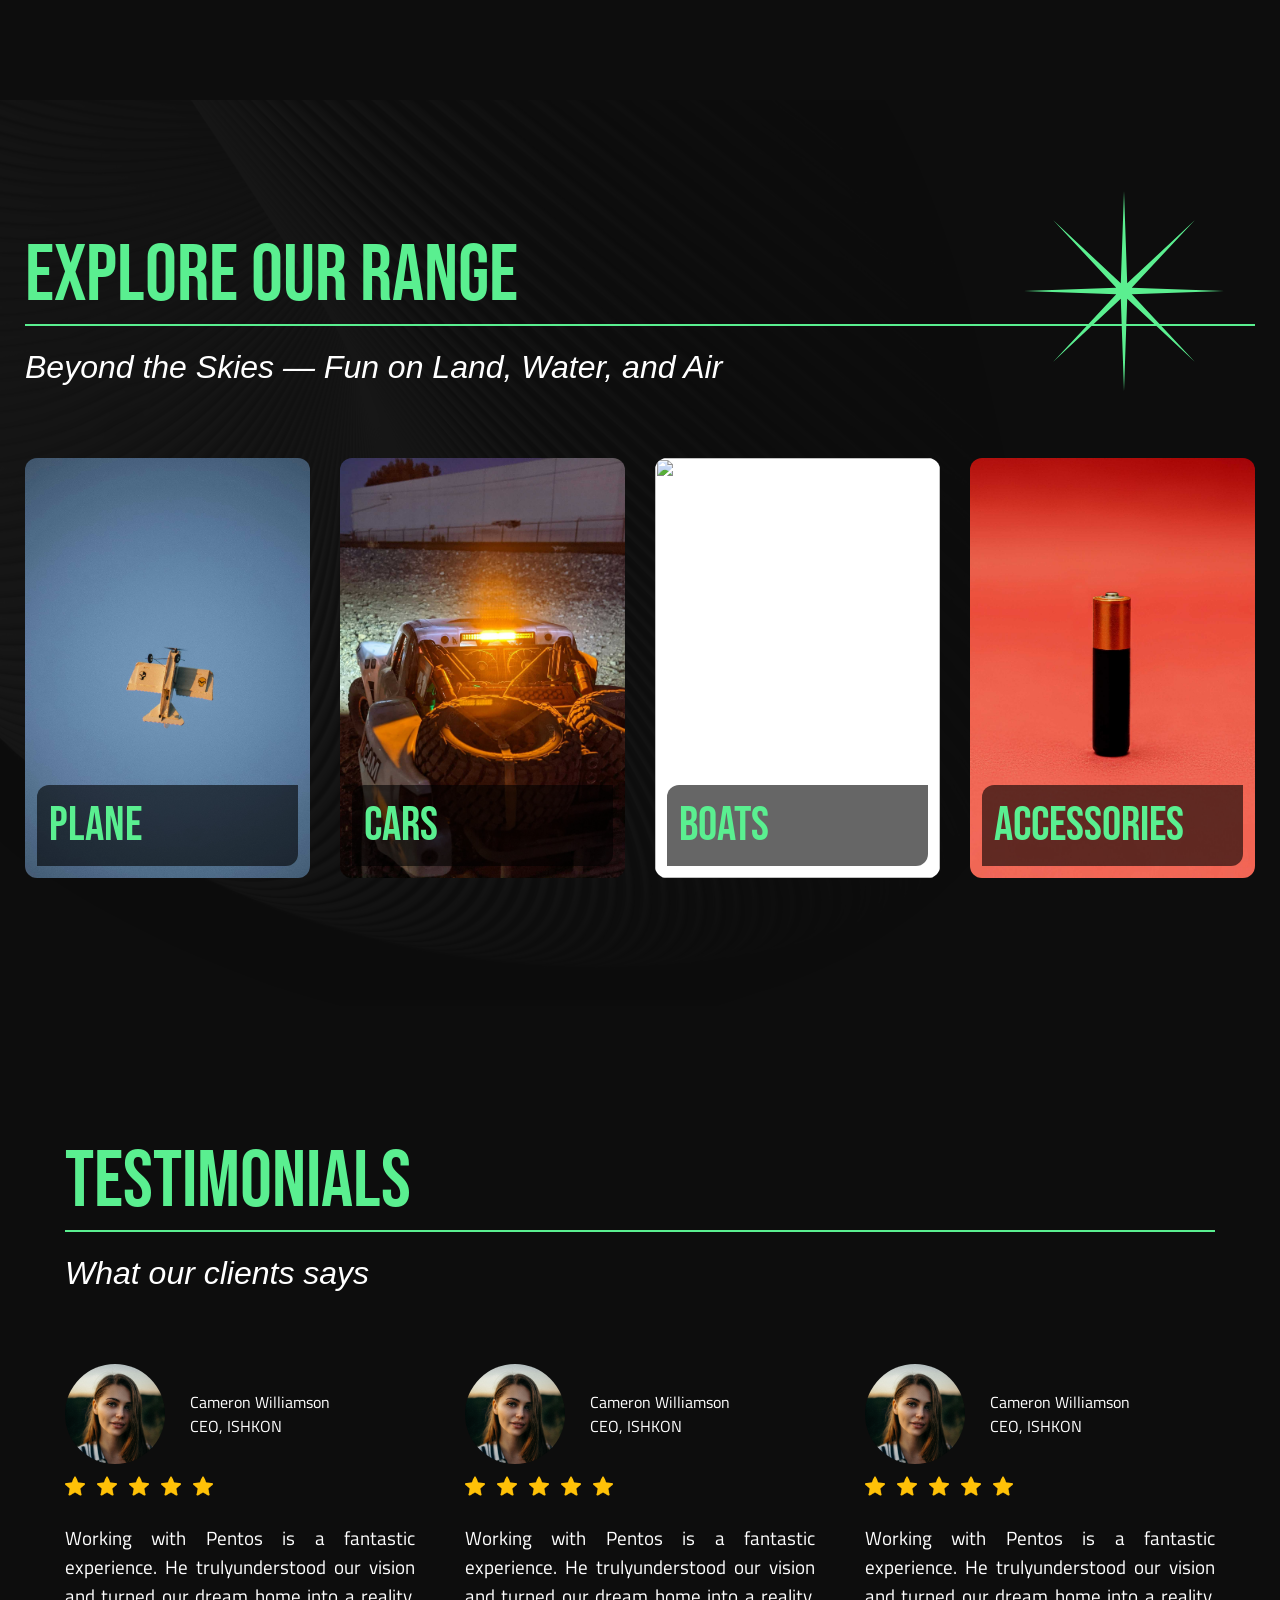
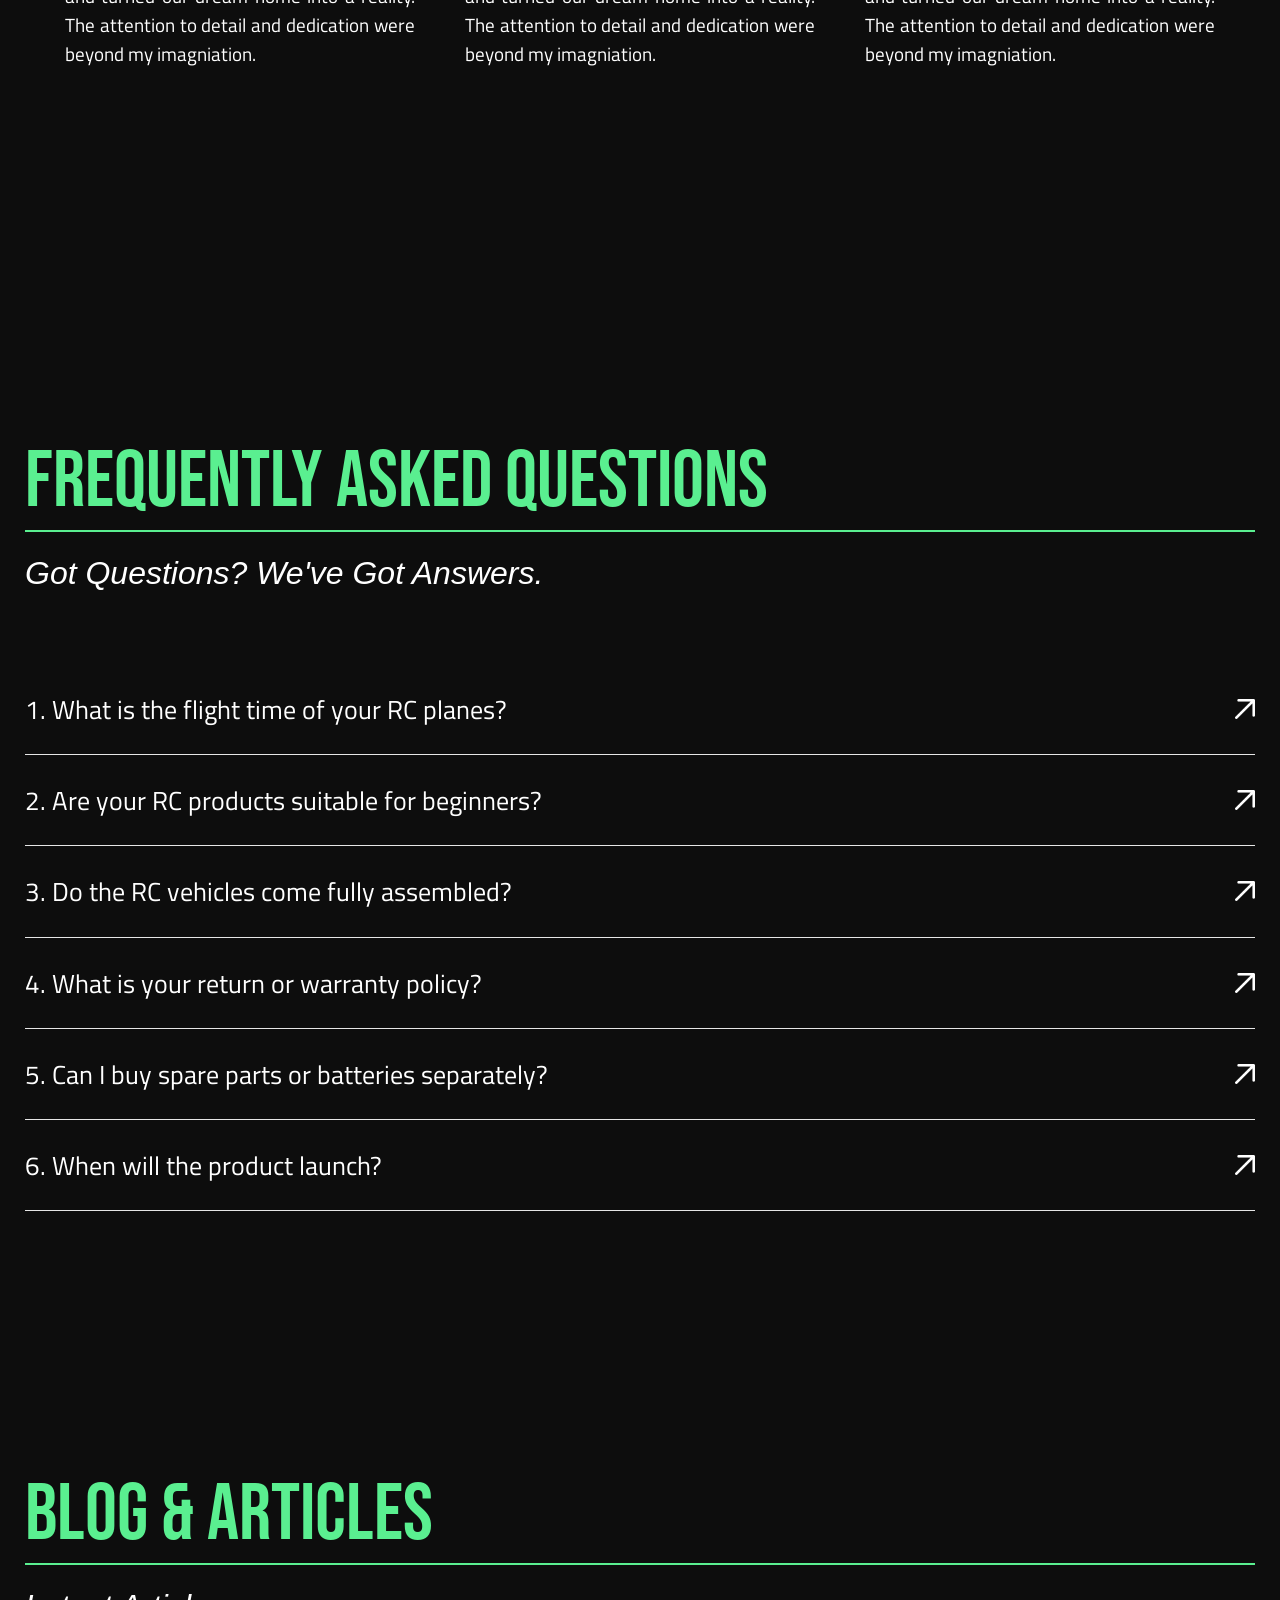
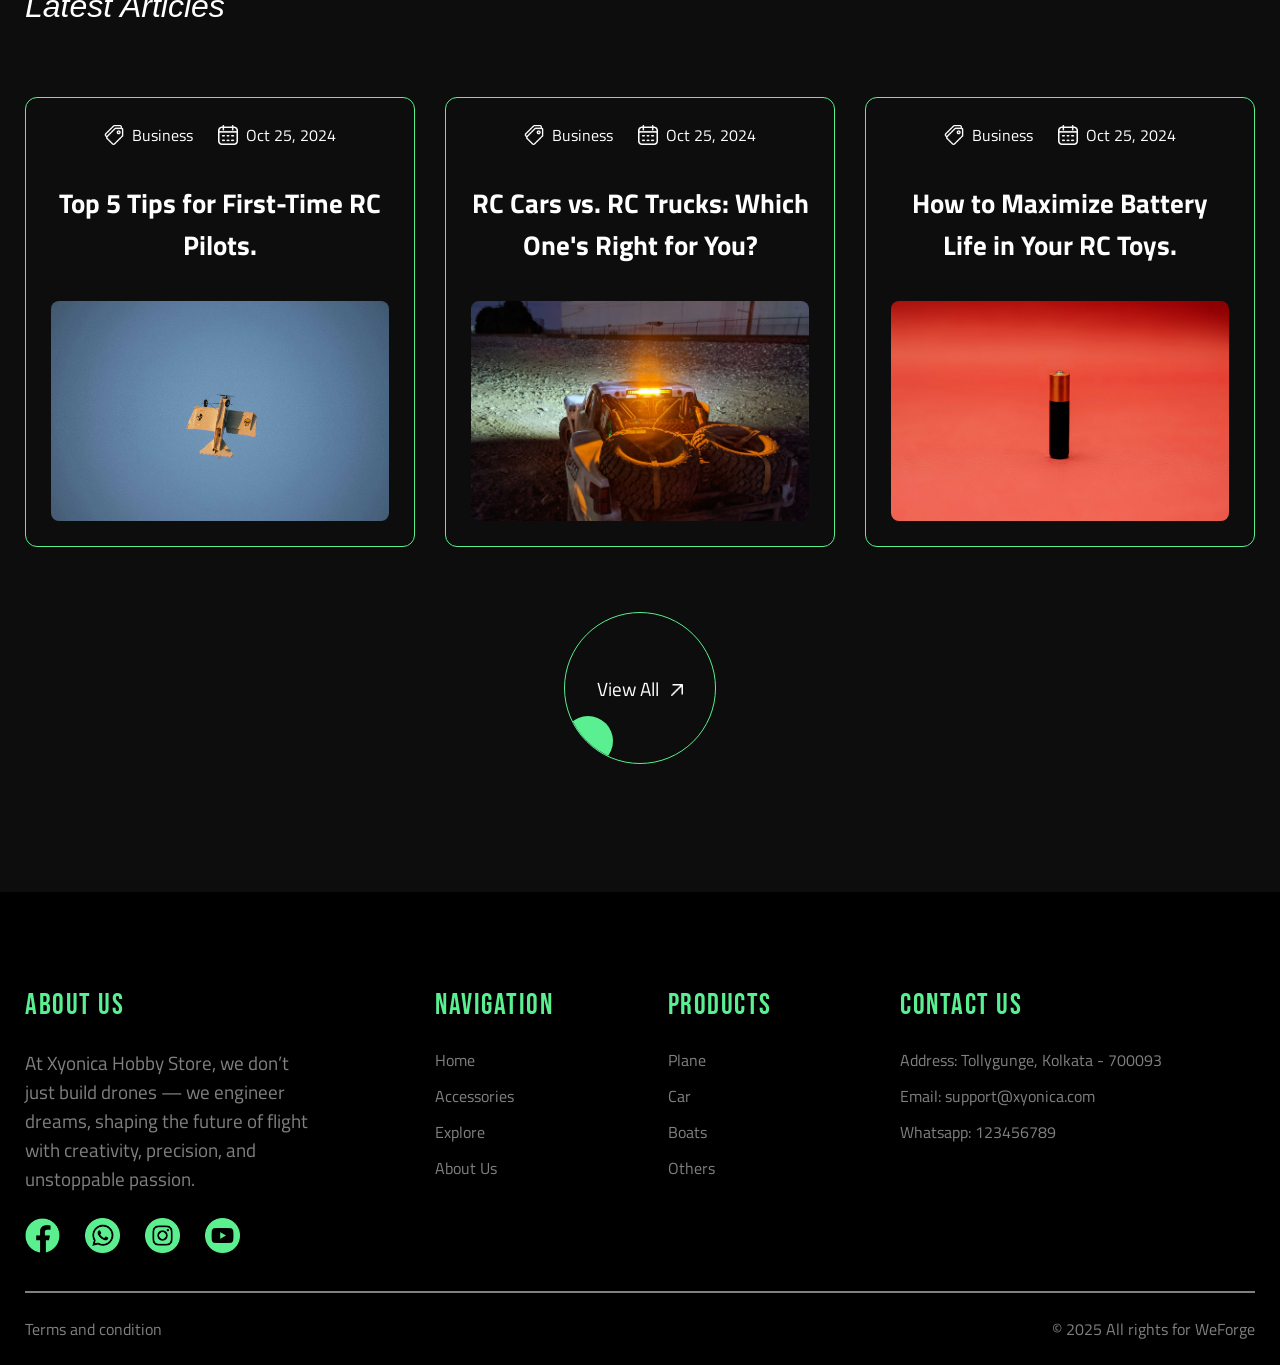
==== commit 3e52de3a: "footer correction" ====
--- a/index.html
+++ b/index.html
@@ -573,7 +573,7 @@
                 <ul>
                     <li><a href="#">Home</a></li>
                     <li><a href="#">Accessories</a></li>
-                    <li><a href="#">Explore (Blogs)</a></li>
+                    <li><a href="#">Explore</a></li>
                     <li><a href="#">About Us</a></li>                    
                     <!-- <li><a href="#"></a></li> -->
                 </ul>
--- a/style/style.css
+++ b/style/style.css
@@ -741,7 +741,7 @@
 footer .footer-section .footer-title{
     font-size: 1.8rem;
     font-family: var(--font-bold);
-    color: white;
+    color: var(--primary-color);
     letter-spacing: 1.5px;
     margin-bottom: 25px;
 }
@@ -758,7 +758,8 @@
 footer .footer-section .footer-row  .social-media img{
     height: 35px;
     width: 35px;
-    filter: brightness(0) saturate(100%) invert(100%) sepia(8%) saturate(7459%) hue-rotate(292deg) brightness(130%) contrast(96%);
+    /* filter: brightness(0) saturate(100%) invert(100%) sepia(8%) saturate(7459%) hue-rotate(292deg) brightness(130%) contrast(96%); */
+    filter: var(--img-to-primary)
 }
 footer .footer-section ul li{
     list-style: none;
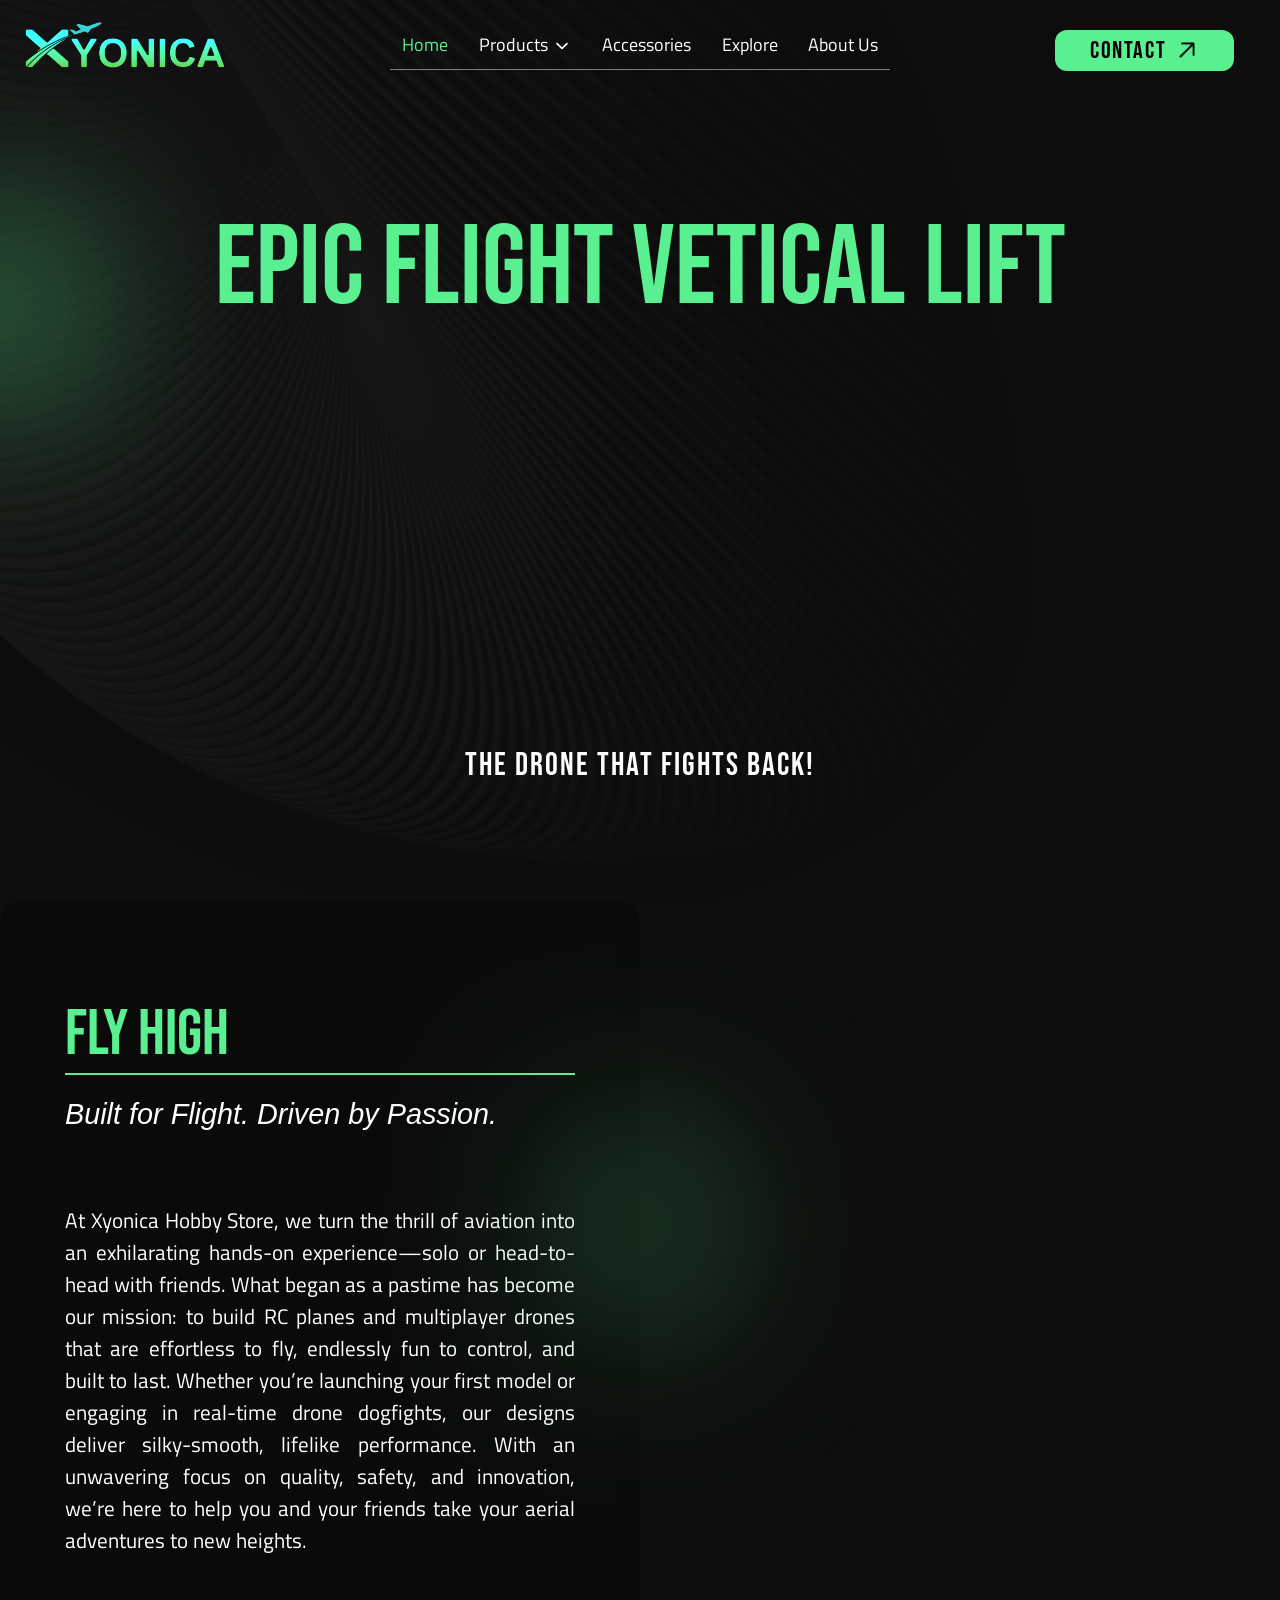
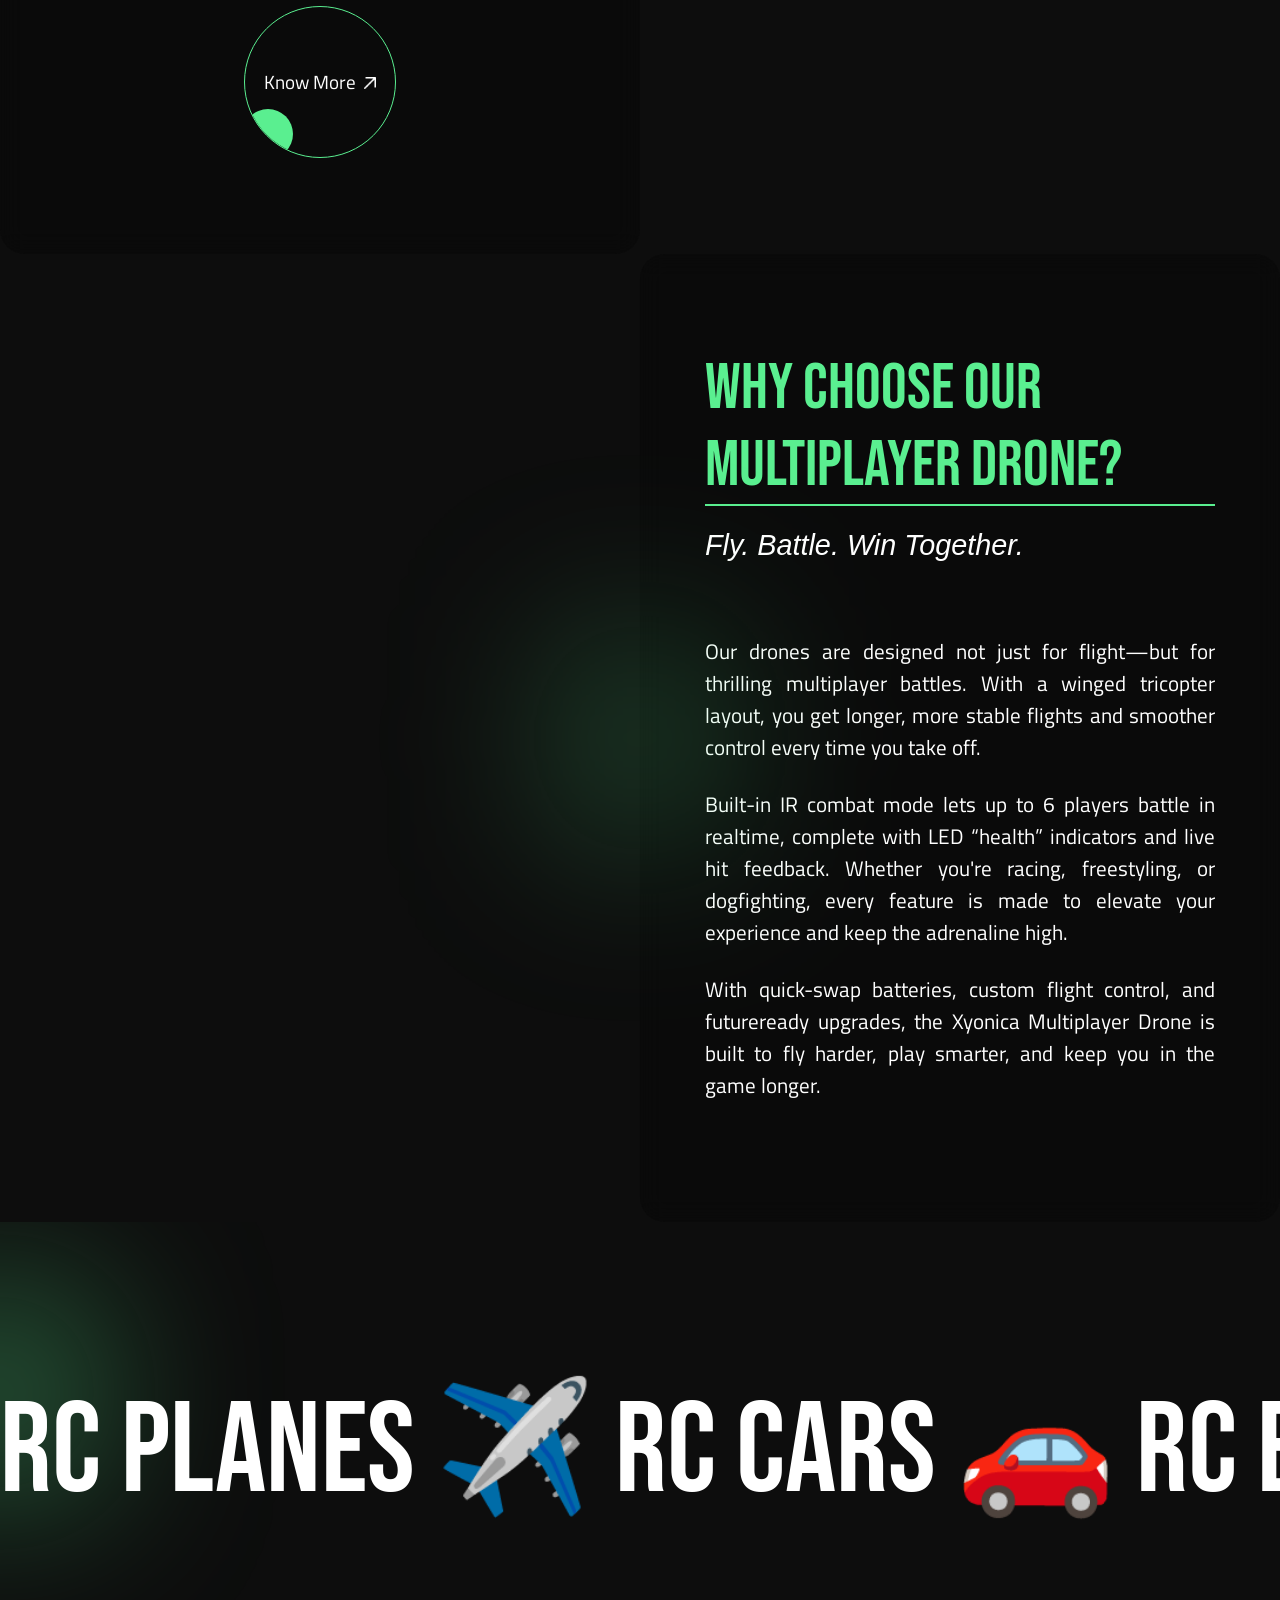
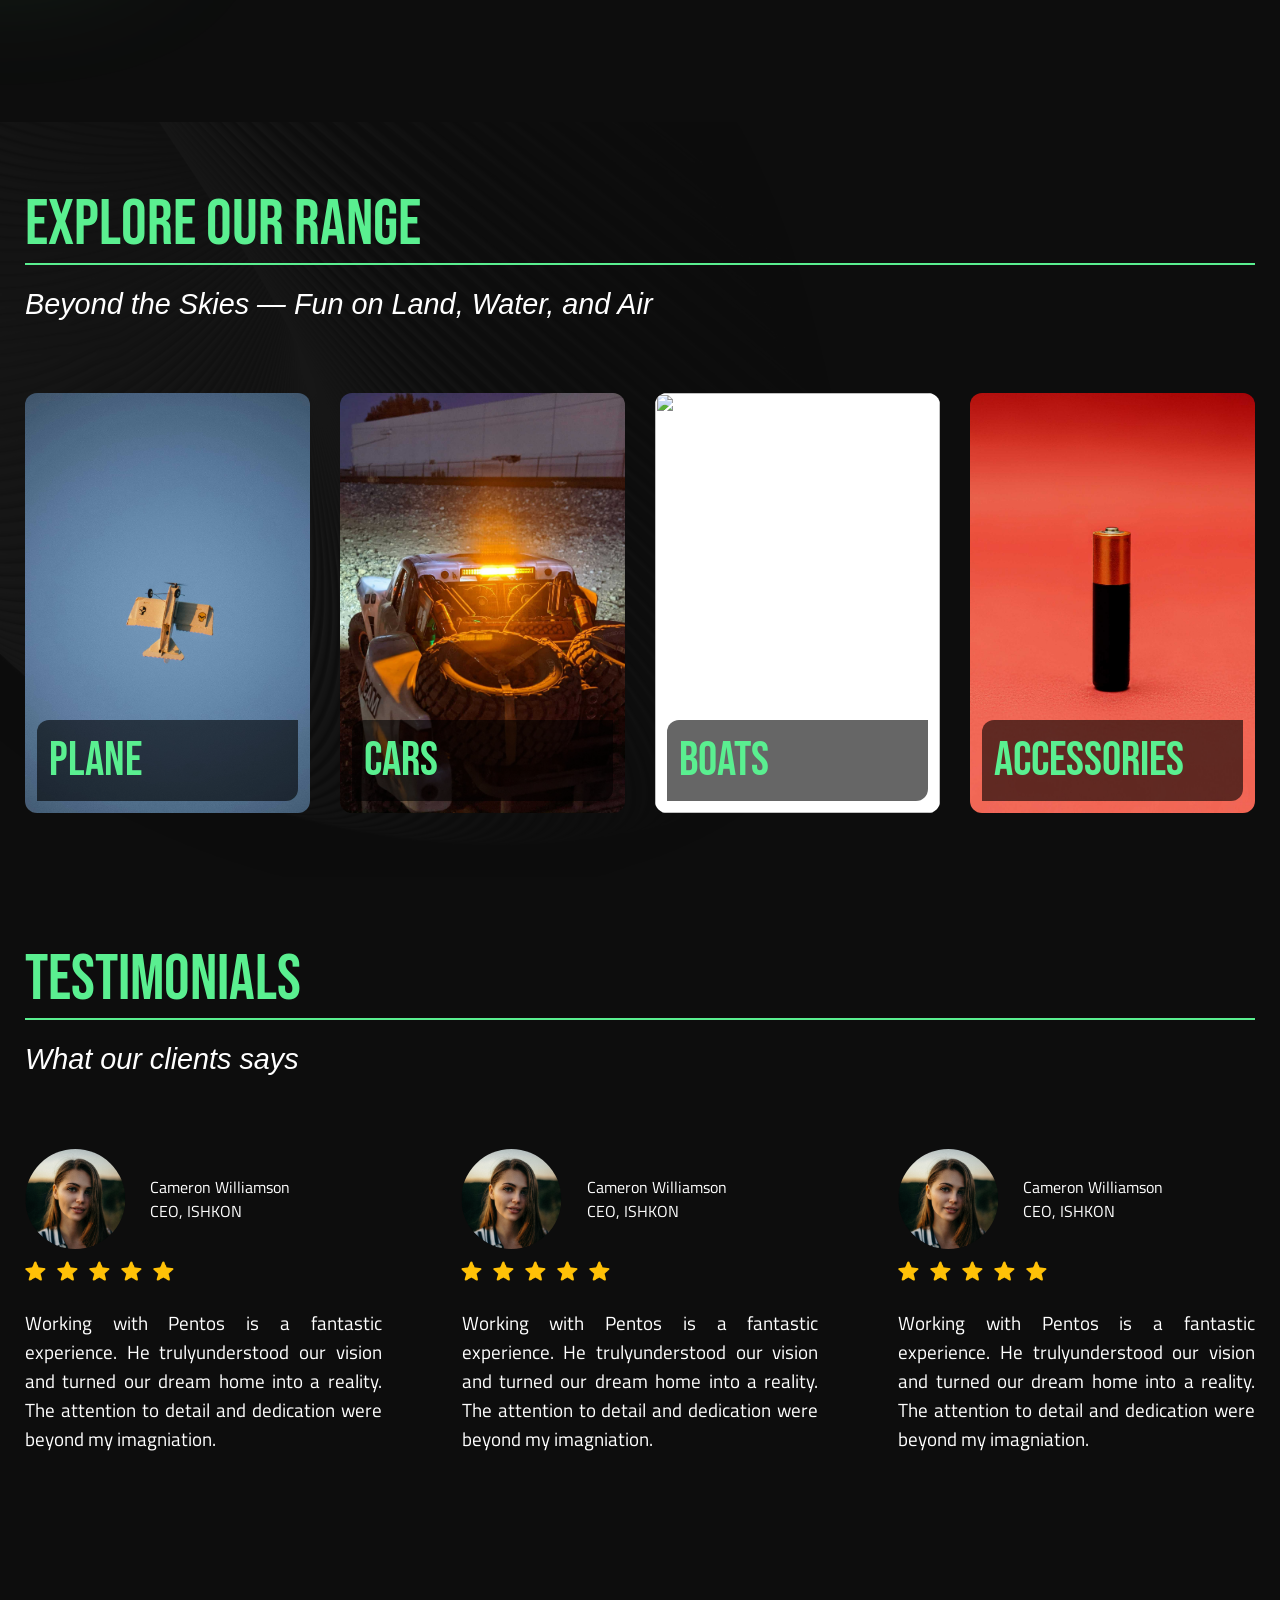
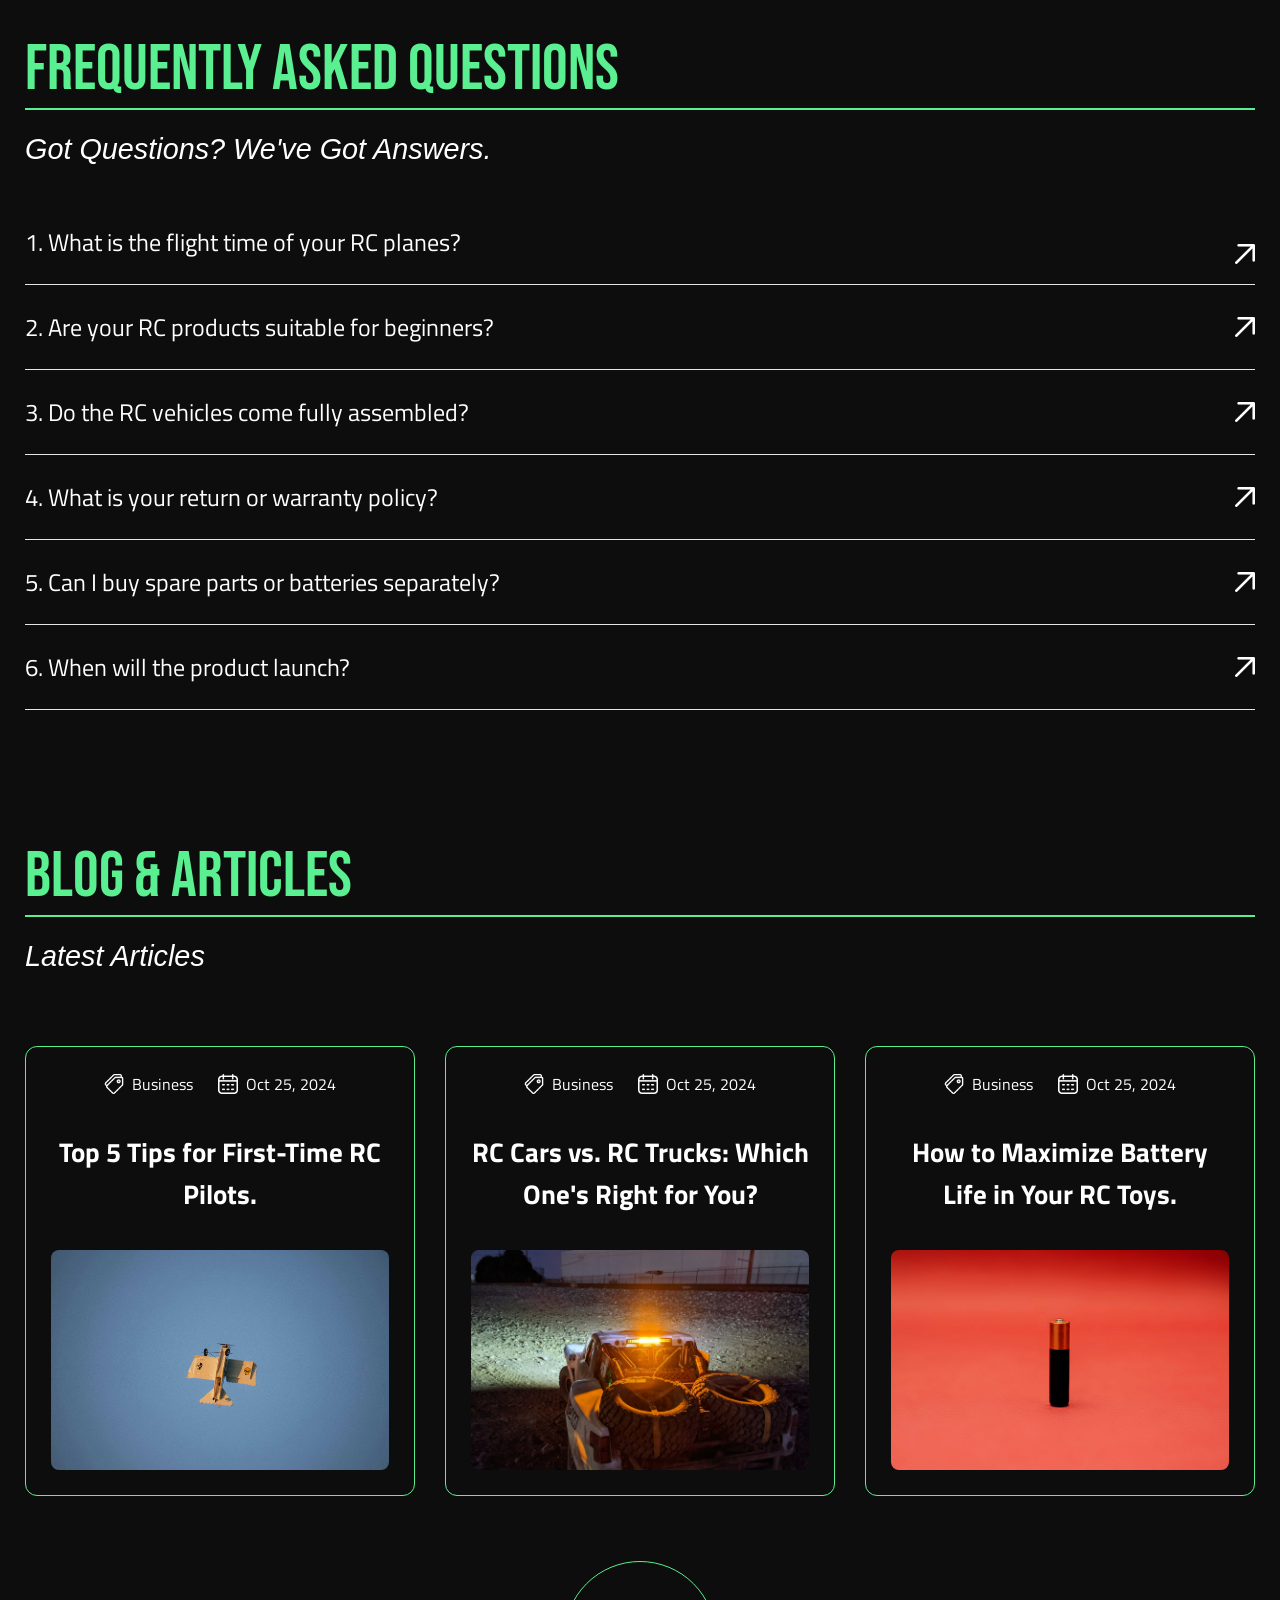
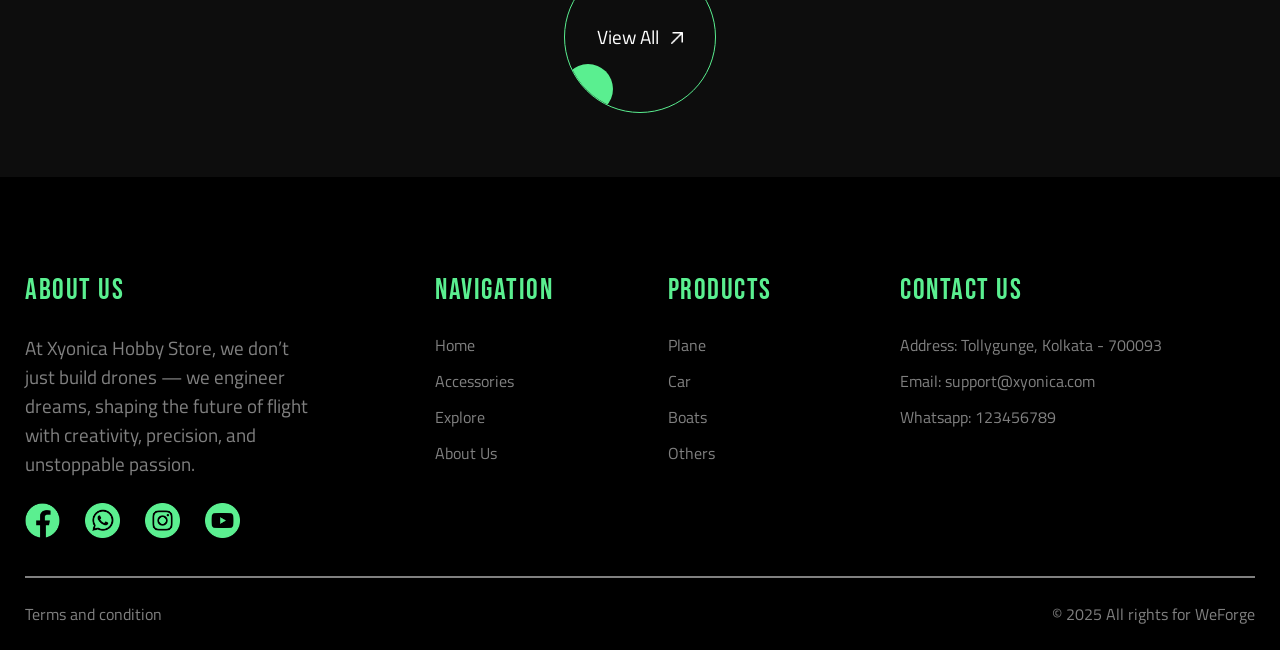
==== commit bc3a4ca1: "model resizing" ====
--- a/index.html
+++ b/index.html
@@ -143,7 +143,7 @@
         <div class="products-section">
             <div class="title">Explore Our Range</div>
             <div class="description">Beyond the Skies — Fun on Land, Water, and Air</div>
-            <img src="./assets/star.svg" alt="start" class="rotate">
+            <!-- <img src="./assets/star.svg" alt="start" class="rotate"> -->
             <div class="product-types">
                 <div class="product-card">
                     <img src="./assets/blog/rc-plane.jpg" alt="">
@@ -198,6 +198,46 @@
                                 <p>Working with Pentos is a fantastic experience. He trulyunderstood our vision and turned our dream home into a reality. The attention to detail and dedication were beyond my imagniation.</p>                                
                             </div>
 
+                        </div>
+                    </div>
+                    <div class="swiper-slide">
+                        <div class="testimonial-card">                
+                            <div class="profile">
+                                <img src="./assets/14.jpg" alt="">
+                                <div class="name">Cameron Williamson <br><span>CEO, ISHKON</span></div>
+                            </div>
+                            <div class="rating">
+                                <img src="./assets/star.png" alt="">
+                                <img src="./assets/star.png" alt="">
+                                <img src="./assets/star.png" alt="">
+                                <img src="./assets/star.png" alt="">
+                                <img src="./assets/star.png" alt="">
+                            </div>
+                            <div class="comment">
+                                <!-- <img src="./assets/quot.svg" alt="icon"> -->
+                                <p>Working with Pentos is a fantastic experience. He trulyunderstood our vision and turned our dream home into a reality. The attention to detail and dedication were beyond my imagniation.</p>                                
+                            </div>
+                            
+                        </div>
+                    </div>
+                    <div class="swiper-slide">
+                        <div class="testimonial-card">                
+                            <div class="profile">
+                                <img src="./assets/14.jpg" alt="">
+                                <div class="name">Cameron Williamson <br><span>CEO, ISHKON</span></div>
+                            </div>
+                            <div class="rating">
+                                <img src="./assets/star.png" alt="">
+                                <img src="./assets/star.png" alt="">
+                                <img src="./assets/star.png" alt="">
+                                <img src="./assets/star.png" alt="">
+                                <img src="./assets/star.png" alt="">
+                            </div>
+                            <div class="comment">
+                                <!-- <img src="./assets/quot.svg" alt="icon"> -->
+                                <p>Working with Pentos is a fantastic experience. He trulyunderstood our vision and turned our dream home into a reality. The attention to detail and dedication were beyond my imagniation.</p>                                
+                            </div>
+                            
                         </div>
                     </div>
                     <div class="swiper-slide">
--- a/style/style.css
+++ b/style/style.css
@@ -132,6 +132,7 @@
     display: flex;
     align-items: center;
     column-gap: 8px;
+    border-radius: 12px;
 }
 .btn-2:hover{
     background-color: white;
@@ -312,7 +313,7 @@
     text-align: center;
     font-family: var(--font-bold);
     color: var(--primary-color);
-    font-size: clamp(3rem, 10vw, 8rem);
+    font-size: clamp(3rem, 20vw, 7rem);
     line-height: 1;    
     top: 30%;
     left: 50%;
@@ -337,7 +338,7 @@
 /* hero section ends */
 
 section {
-    min-height: clamp(700px, 100vh, 150vh);    
+    height: 100%;
     display: flex;
     background-color: var(--barkground1);
     color: white;        
@@ -345,14 +346,14 @@
 }
 section .title{
     font-family: var(--font-bold);
-    font-size: 5rem;    
+    font-size: clamp(2rem, 20vw, 4rem);    
     color: var(--primary-color);    
     border-bottom: 2px solid var(--primary-color);
     margin-bottom: 25px;
     width: 100%;
 }
 section .description{
-    font-size: clamp(1.2rem, 5rem, 2rem);
+    font-size: clamp(1.1rem, 20rem, 1.8rem);
     /* max-width: 60%; */
     width: 100%;
     line-height: 1;
@@ -362,15 +363,16 @@
 .contents{
     background: rgba(0,0,0, .2);
     backdrop-filter: blur(12px);
-    padding: 5rem 45px;
+    padding: 6rem 65px;
     display: flex;
     flex-direction: column;
     justify-content: center;
     z-index: 2;
-    width: 55%;
+    width: 50%;
+    border-radius: 25px;
 }
 section .here{
-    width: 45%;
+    width: 50%;
     height: 100%;
 }
 section p{
@@ -423,7 +425,7 @@
 }
 
 section#blankSpace{    
-    min-height: 600px !important;     
+    min-height: 500px !important;     
     background-repeat: no-repeat;
     background-size: 50%;    
     overflow: hidden;
@@ -440,7 +442,7 @@
     max-width: 1400px;
     width: 100%;
     margin: 0 auto;
-    padding: 8rem 25px;
+    padding: 4rem 25px;
     z-index: 5;
     position: relative;
 }   
@@ -492,13 +494,18 @@
     font-size: 3rem;
 }
 /* product section ends*/
-
 .faq-section{
     max-width: 1400px;
     width: 100%;
     margin: 0 auto;
-    padding: 8rem 25px;
+    padding: 4rem 25px;
     z-index: 5;
+}
+.faq-section .description{
+    margin-bottom: 60px;
+}
+#accordion-button-2{
+    padding-top: 0;
 }
 .accordion .accordion-item {
     border-bottom: 1px solid #e5e5e5;
@@ -513,7 +520,7 @@
     width: 100%;
     padding: 1em 0;
     color: var(--dark-color);
-    font-size: clamp(1.5rem, 2vw, 2rem);
+    font-size: clamp(1rem, 5vw, 1.5rem);
     font-weight: 400;
     border: none;
     background: none;
@@ -566,9 +573,9 @@
     will-change: opacity, max-height;
 }
 .accordion .accordion-content p {
-    font-size: 1.2rem;
+    font-size: 1.1rem;
     font-weight: 300;
-    margin: 2em 0;
+    margin: 2rem 0;
     opacity: .8;
     padding: 0 25px;
 }
@@ -578,10 +585,10 @@
 
 }
 .testimonial-section{
-    max-width: 1200px;
+    max-width: 1400px;
     width: 100%;
     margin: 0 auto;
-    padding: 8rem 25px;
+    padding: 4rem 25px;
     z-index: 5;
 }
 .testimonial-section .testimonial-card{
@@ -638,7 +645,7 @@
     max-width: 1400px;
     width: 100%;
     margin: 0 auto;
-    padding: 8rem 25px;
+    padding: 4rem 25px;
     z-index: 5;
 }
 /* .blogs-section {
